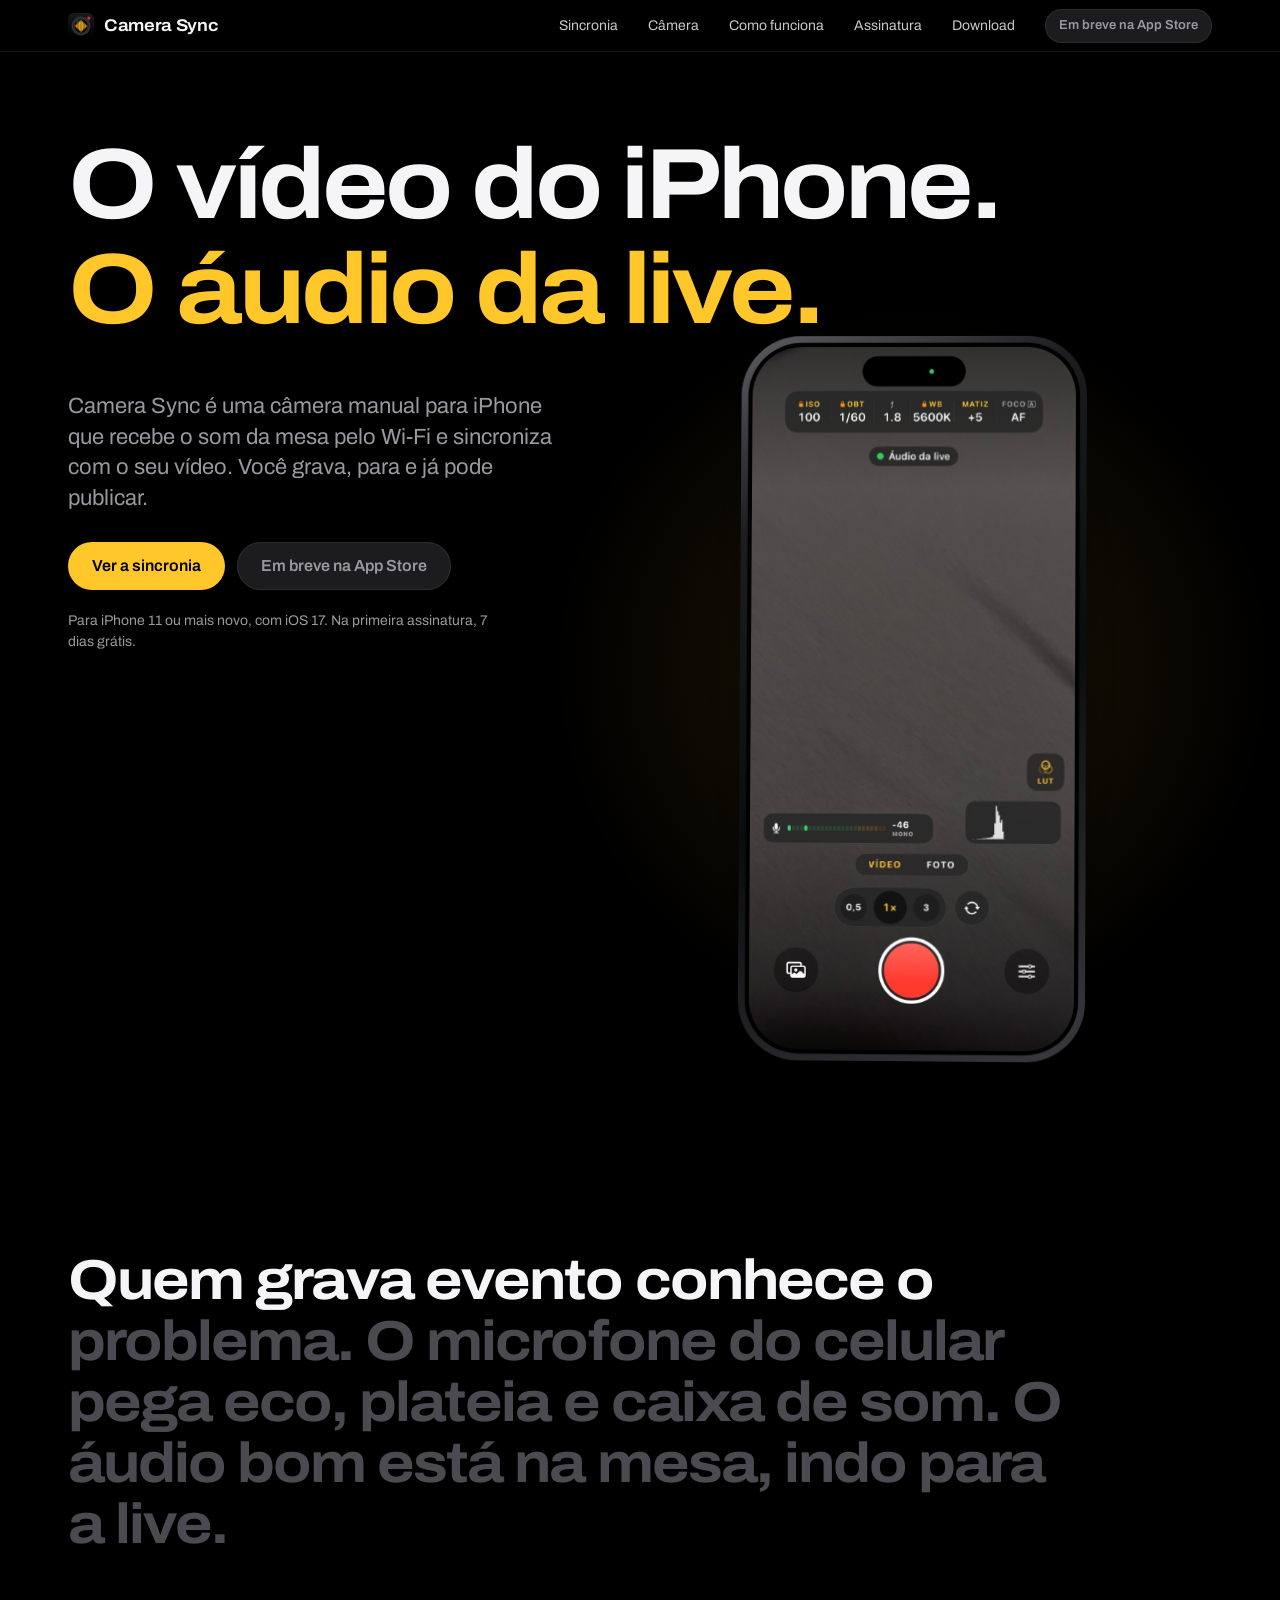
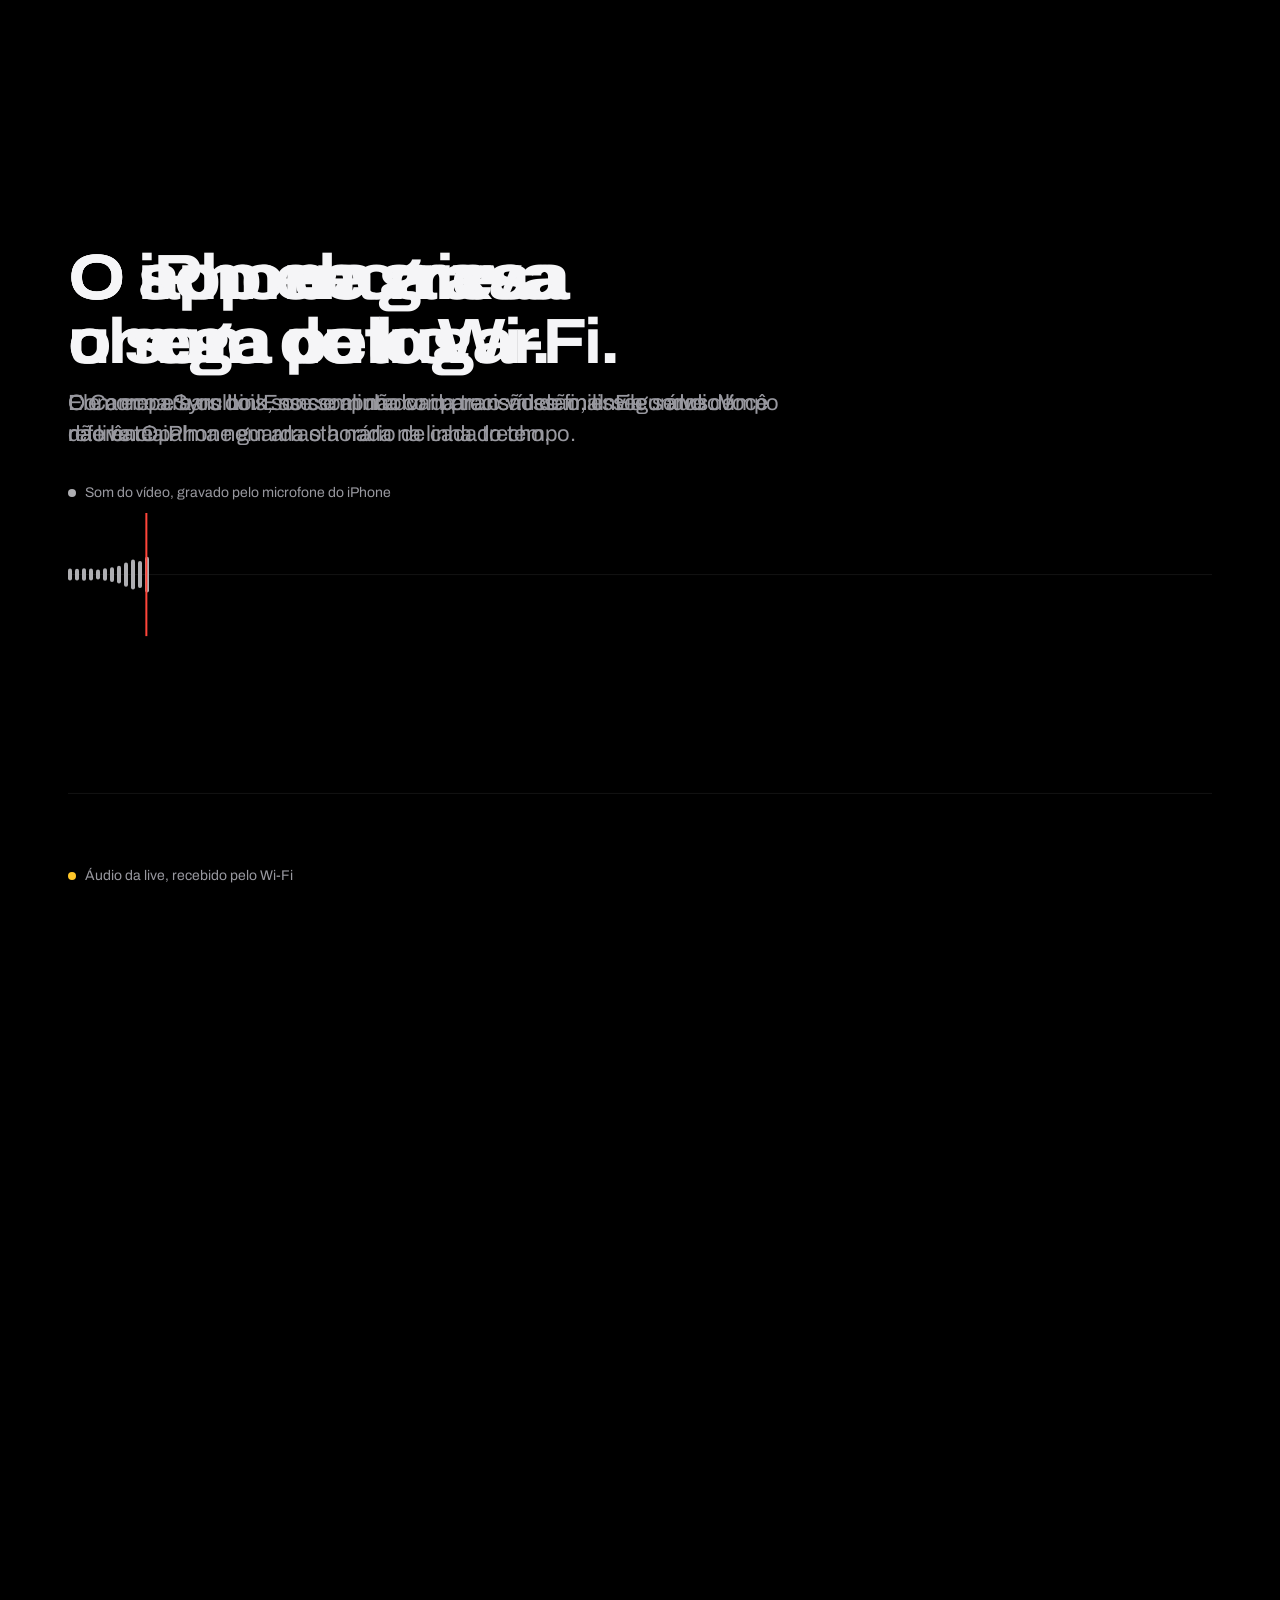
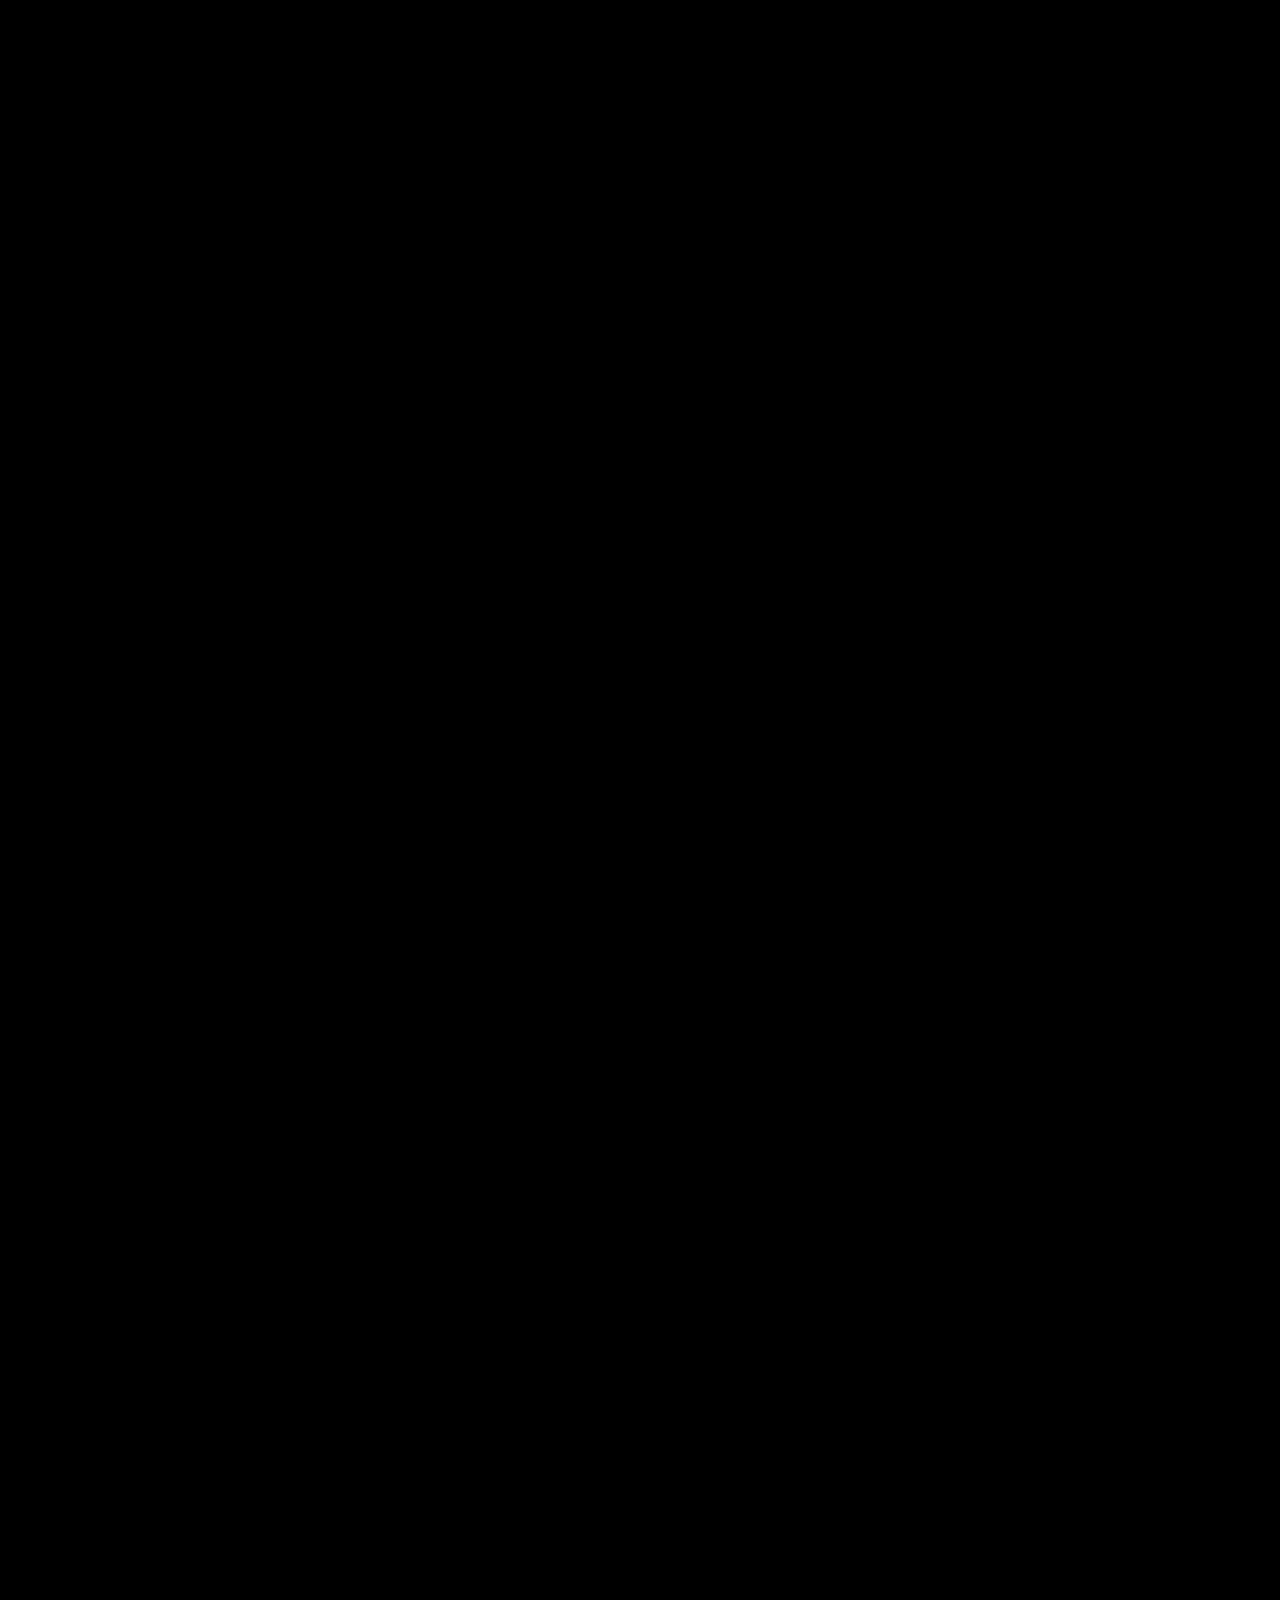
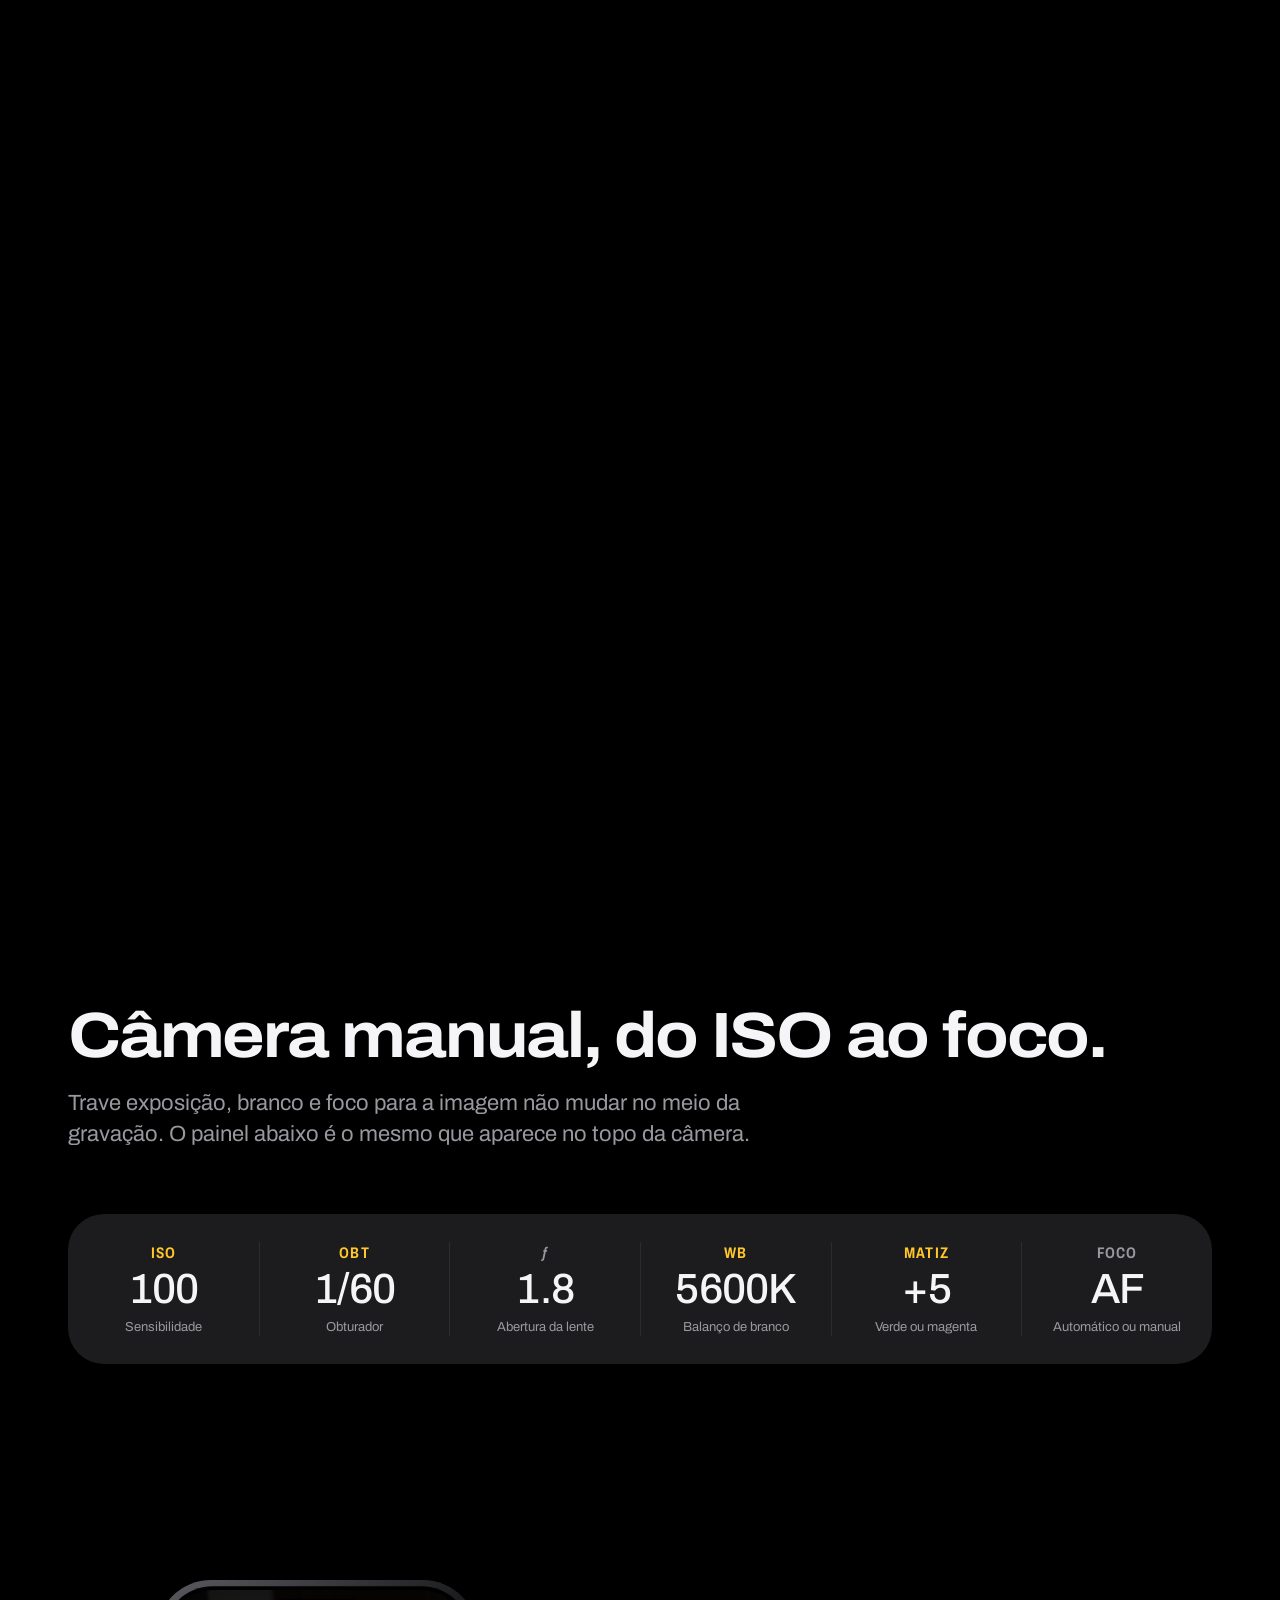
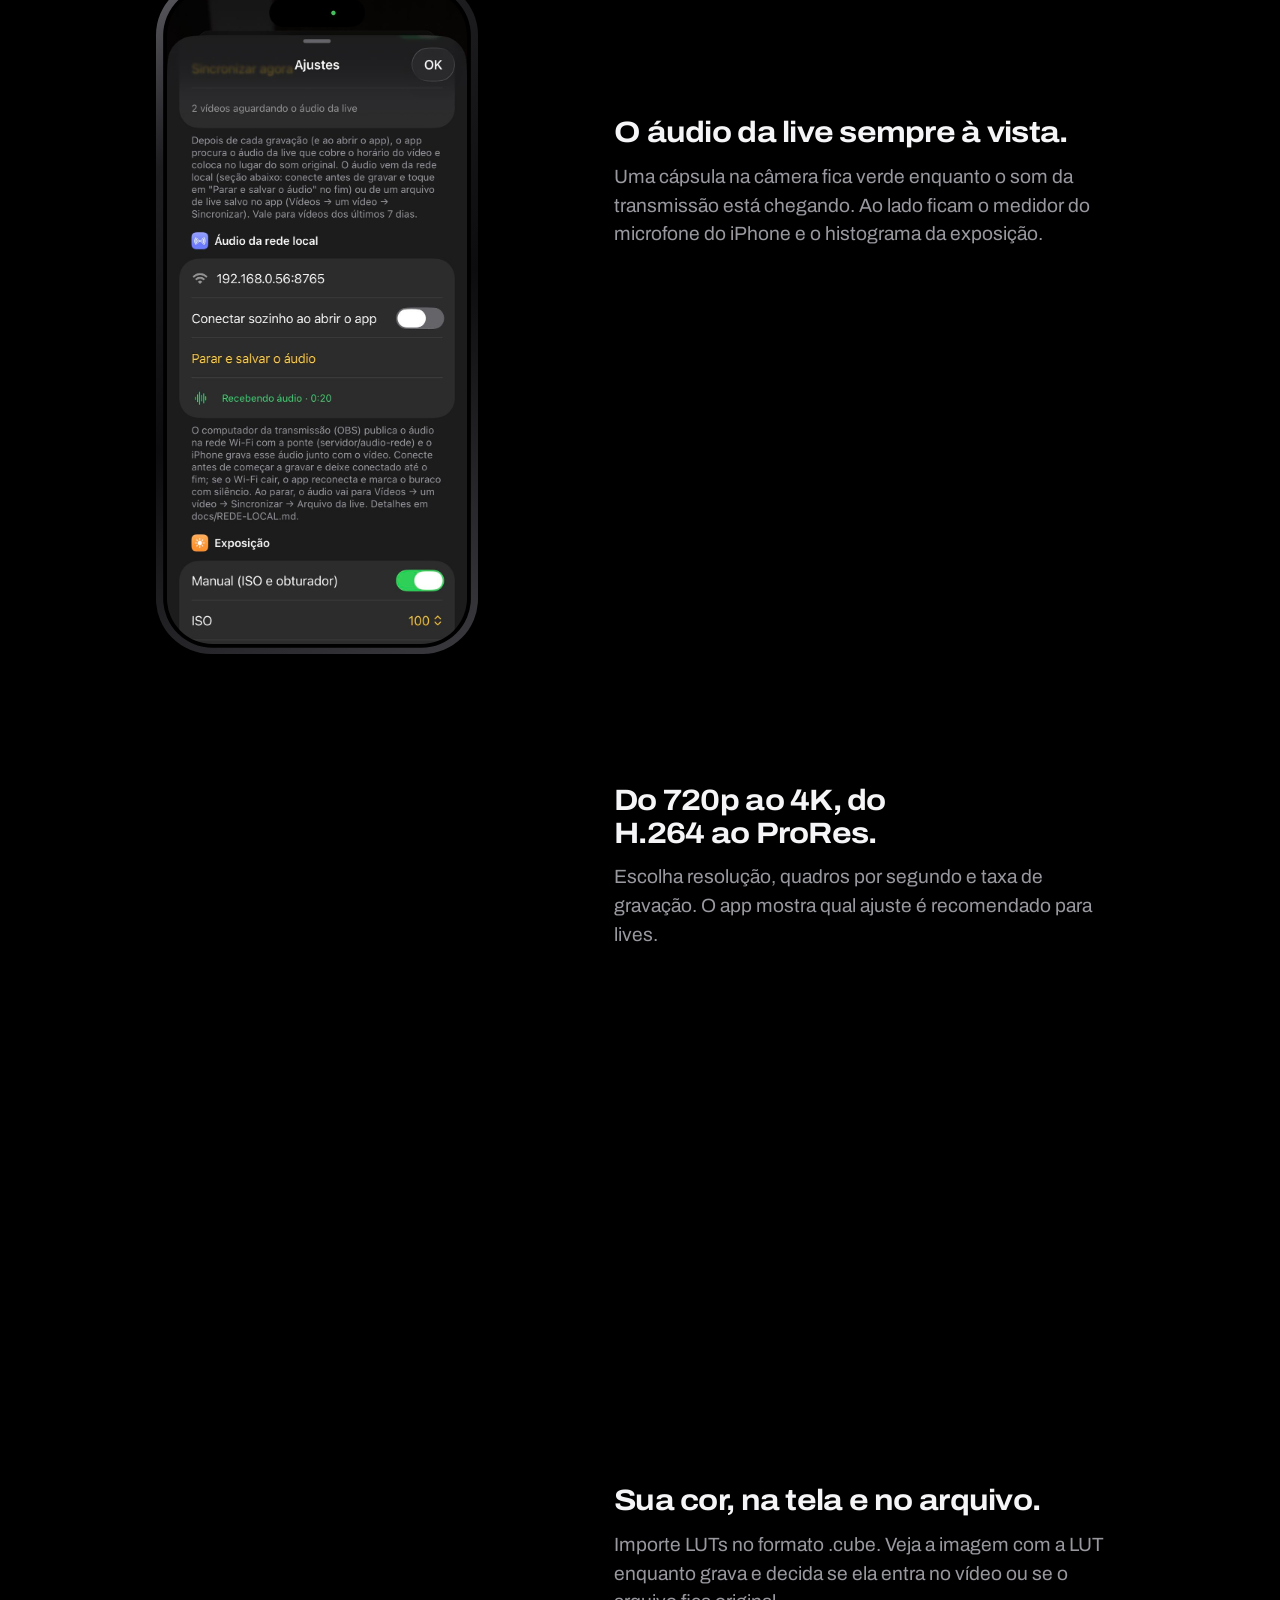
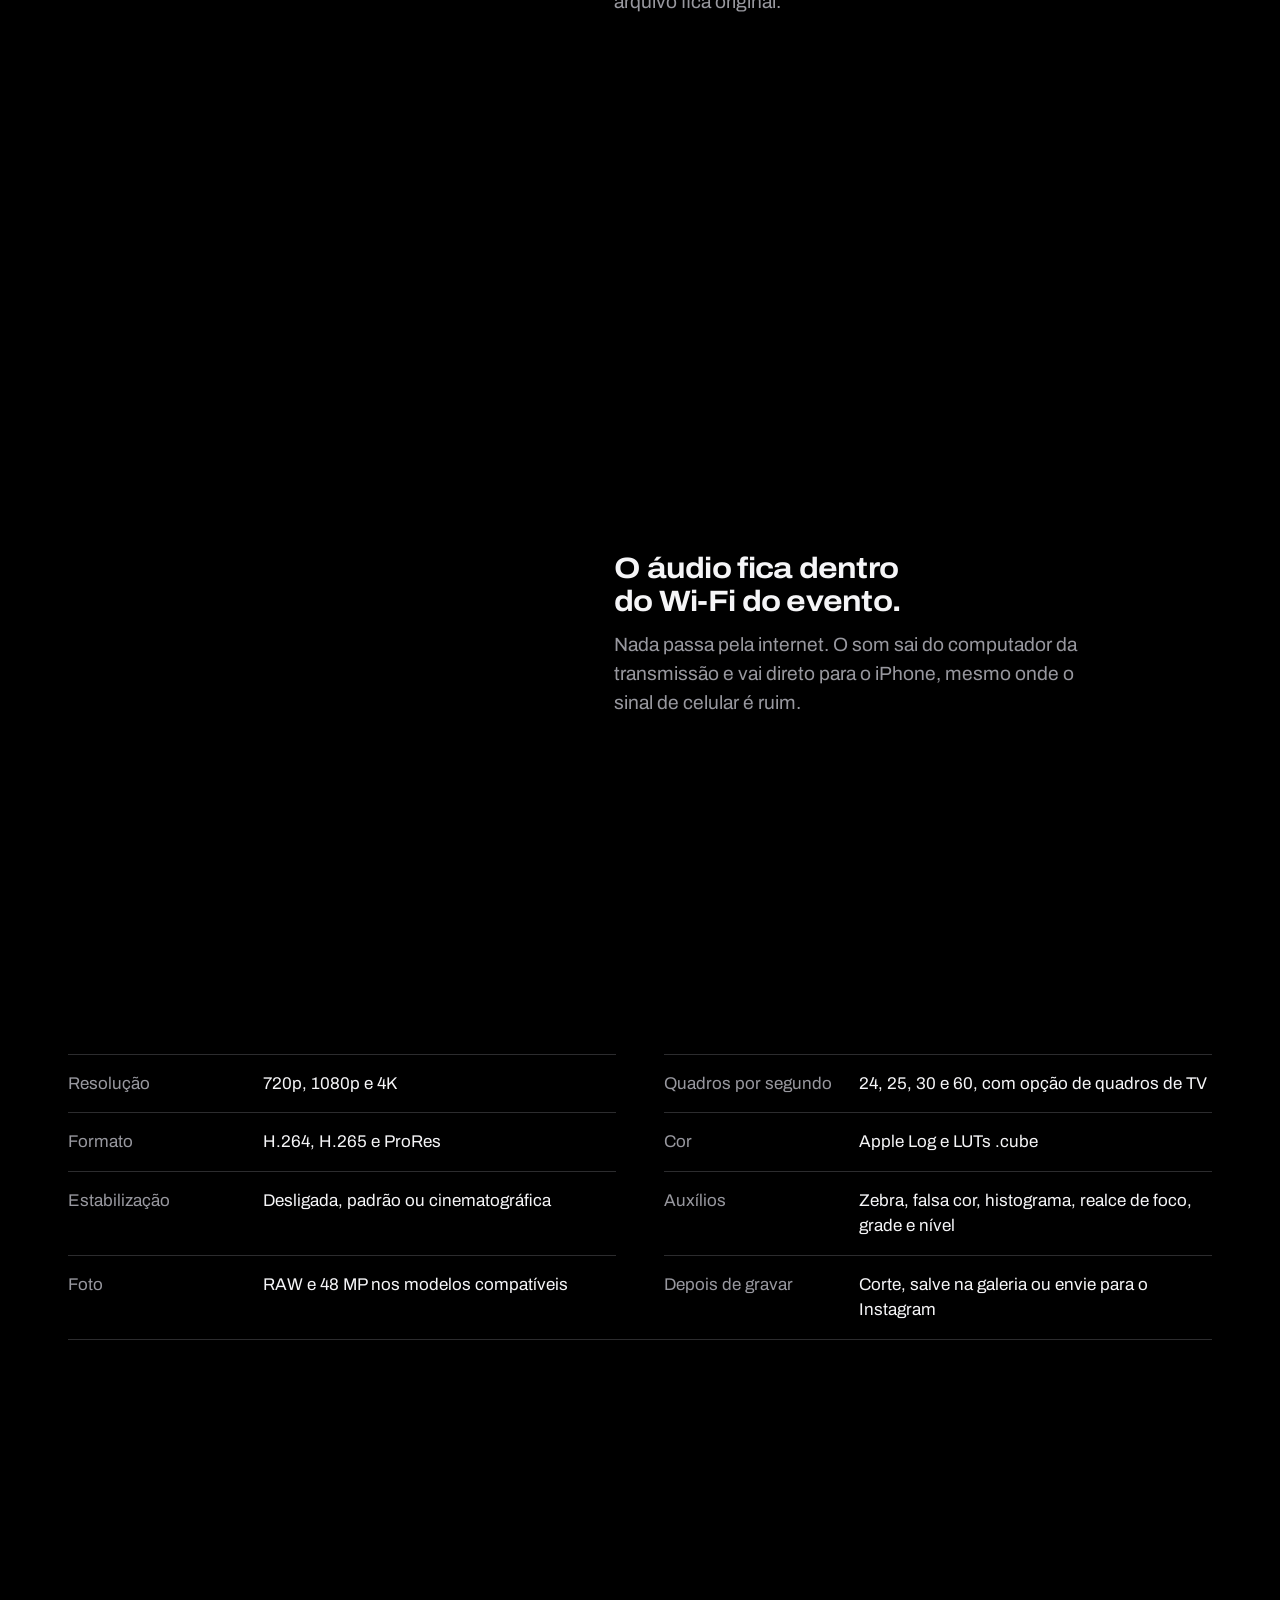
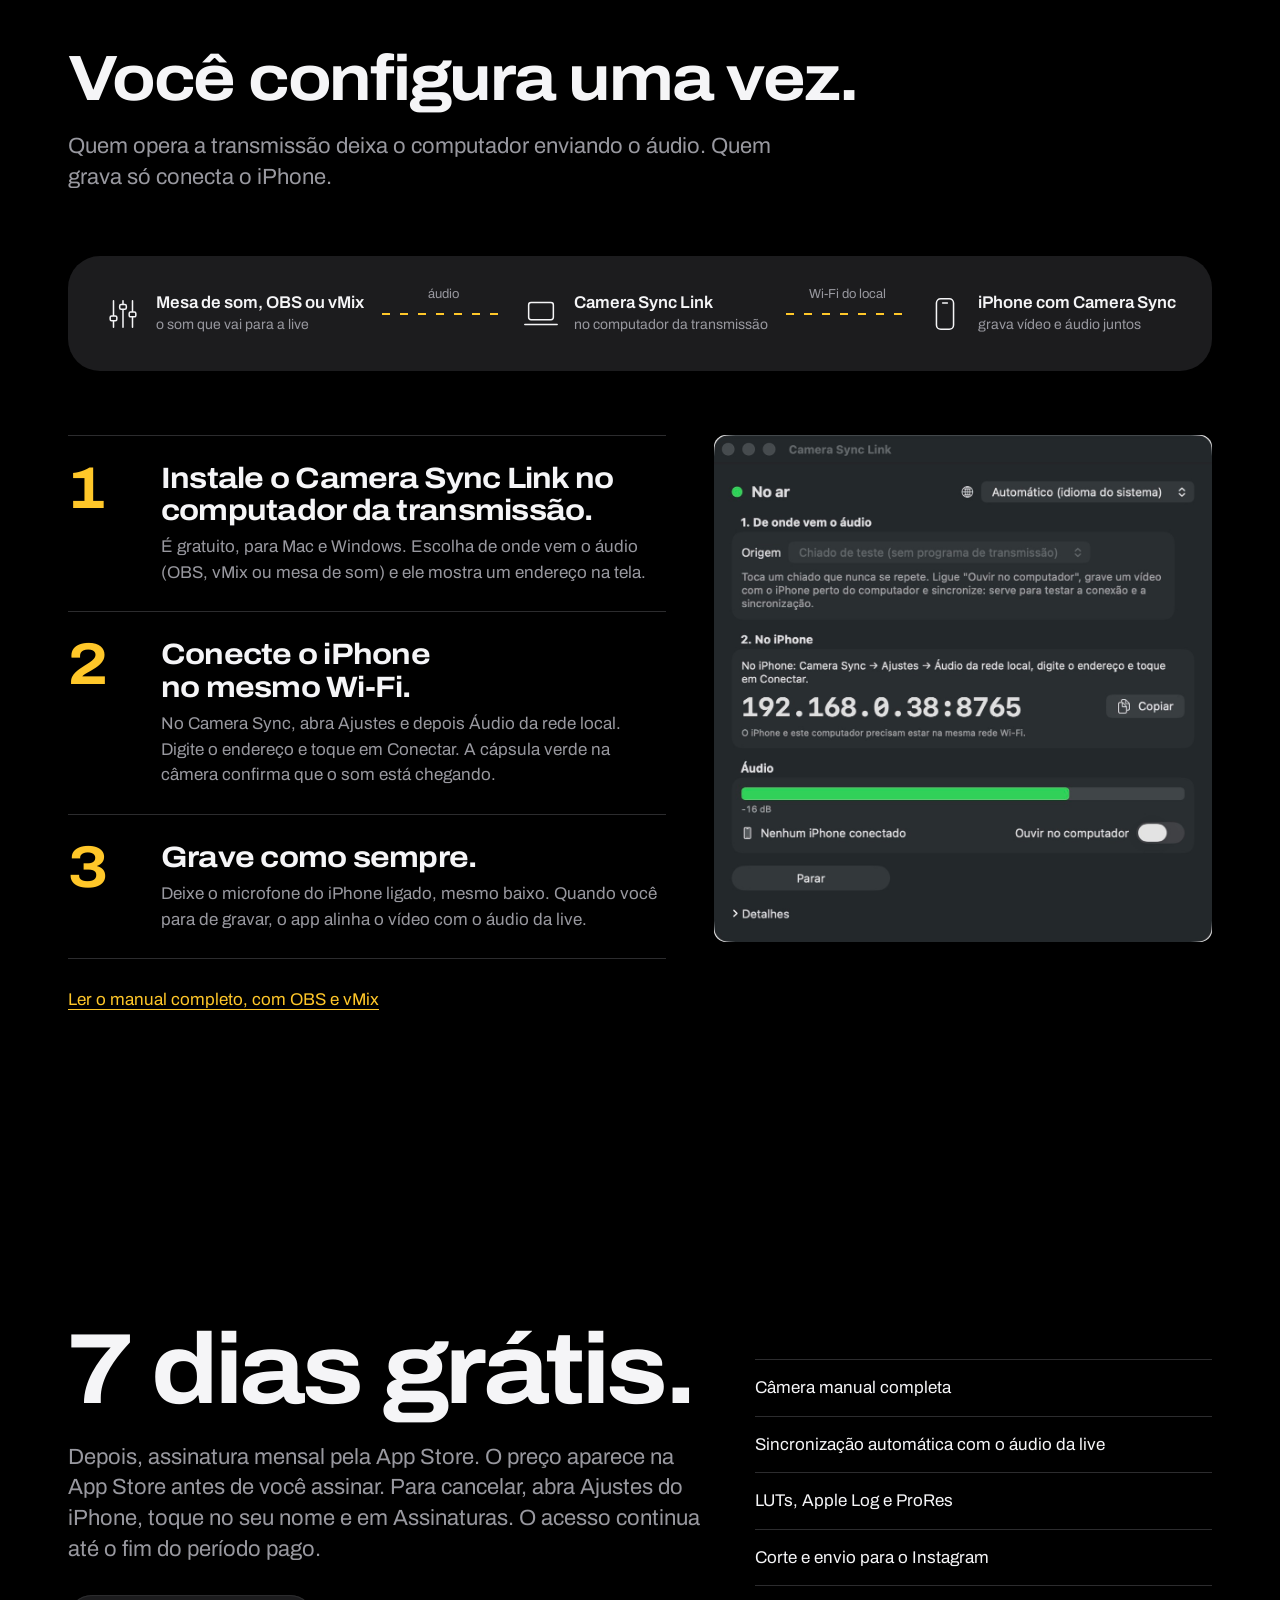
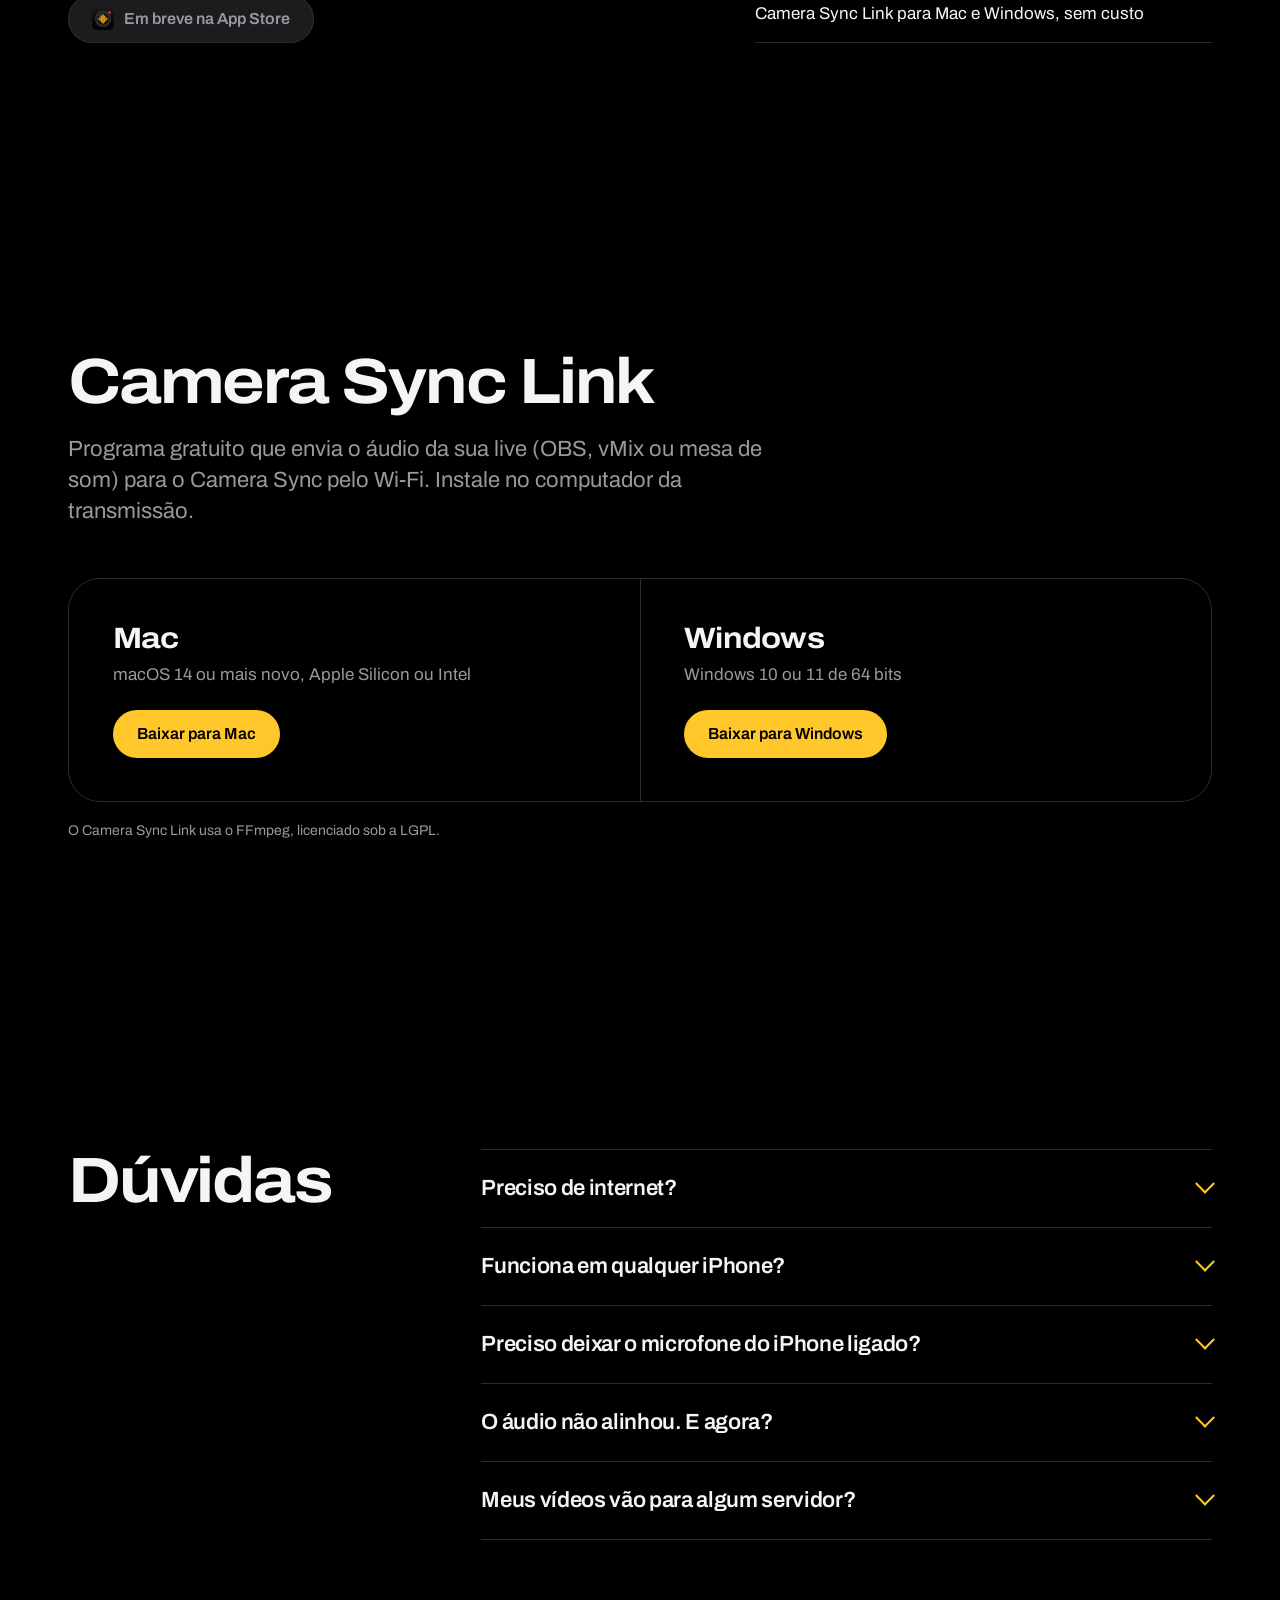
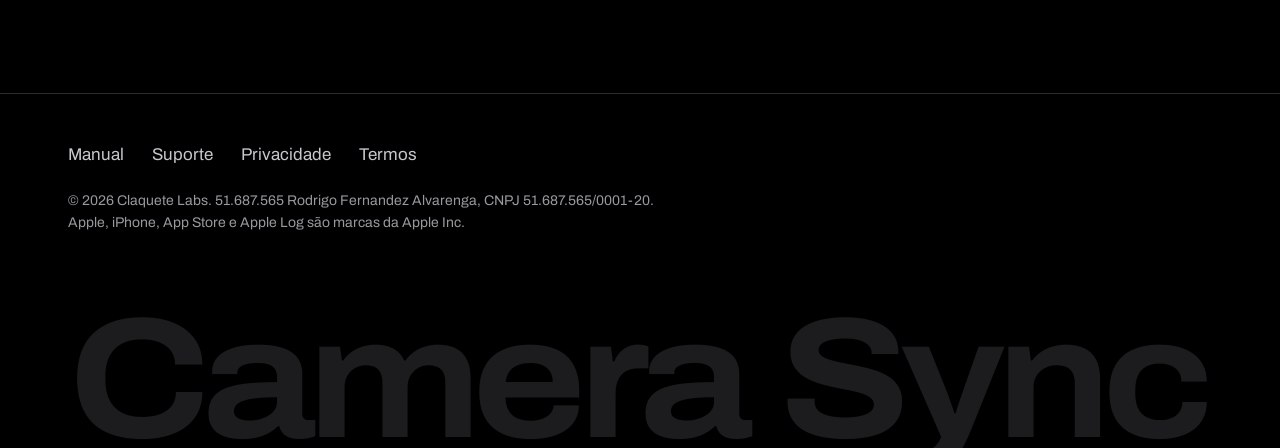
==== index.html @ 179188a9 "fist commit" ====
<!DOCTYPE html>
<html lang="pt-BR">
<head>
<meta charset="utf-8">
<meta name="viewport" content="width=device-width, initial-scale=1">
<title>Camera Sync | Câmera para iPhone com o áudio da live</title>
<meta name="description" content="Camera Sync é uma câmera manual para iPhone que recebe o som da mesa pelo Wi-Fi e sincroniza com o seu vídeo. Para quem grava eventos e transmissões ao vivo.">
<meta name="theme-color" content="#000000">
<meta property="og:title" content="Camera Sync">
<meta property="og:description" content="O vídeo do iPhone com o áudio da live, sincronizado pelo app.">
<meta property="og:type" content="website">
<link rel="icon" href="img/icone.png">
<link rel="apple-touch-icon" href="img/icone.png">
<link rel="preconnect" href="https://fonts.googleapis.com">
<link rel="preconnect" href="https://fonts.gstatic.com" crossorigin>
<link href="https://fonts.googleapis.com/css2?family=Archivo:wdth,wght@62..125,100..900&display=swap" rel="stylesheet">
<script>document.documentElement.classList.add('js')</script>
<style>
:root{
  /* Camera Sync. Cores tiradas da interface do app (preto, grafite do painel, âmbar dos rótulos,
     vermelho do botão de gravar, verde da cápsula "Áudio da live").
     Uma família só, Archivo, em três larguras: larga nos títulos, normal no texto, estreita no painel.
     Layout: coluna alinhada à esquerda; duas pistas (vídeo em branco, áudio em âmbar) que se encaixam. */
  --preto:#000;
  --grafite:#1c1c1e;
  --linha:#2c2c2e;
  --branco:#f5f5f7;
  --cinza:#98989f;
  --ambar:#ffc729;
  --rec:#ff453a;
  --vivo:#30d158;
  --fonte:"Archivo",-apple-system,BlinkMacSystemFont,"Helvetica Neue","Segoe UI",Roboto,Arial,sans-serif;
  --ease:cubic-bezier(.2,.8,.2,1);
  --gut:clamp(20px,4vw,48px);
  color-scheme:dark;
}
*{box-sizing:border-box;margin:0;padding:0}
html{-webkit-text-size-adjust:100%;scroll-behavior:smooth;scroll-padding-top:64px}
body{background:var(--preto);color:var(--branco);font:400 17px/1.5 var(--fonte);-webkit-font-smoothing:antialiased;overflow-x:clip}
img{display:block;max-width:100%;height:auto}
a{color:inherit}
:focus-visible{outline:2px solid var(--ambar);outline-offset:3px;border-radius:6px}
.w{max-width:1240px;margin-inline:auto;padding-inline:var(--gut)}

/* tipografia */
.d{font-stretch:112%;font-weight:700;letter-spacing:-.035em;line-height:1;text-wrap:balance}
.t1{font-size:clamp(44px,7.8vw,100px)}
.t2{font-size:clamp(32px,5vw,66px)}
.t3{font-size:clamp(22px,2.3vw,30px);letter-spacing:-.025em;line-height:1.1}
.lead{font-size:clamp(18px,1.8vw,22px);line-height:1.4;color:var(--cinza);max-width:33em}
.peq{font-size:14px;color:var(--cinza)}
.bloco{padding-block:clamp(88px,12vw,170px)}

/* botões */
.btn{display:inline-flex;align-items:center;justify-content:center;gap:10px;min-height:48px;padding:0 24px;border-radius:999px;font-size:16px;font-weight:600;text-decoration:none;white-space:nowrap;transition:transform .25s var(--ease),background-color .2s}
.btn.pri{background:var(--ambar);color:#000}
.btn.pri:hover{background:#ffd75e;transform:translateY(-1px)}
.btn.sec{background:var(--grafite);color:var(--branco);box-shadow:inset 0 0 0 1px var(--linha)}
.btn.sec:hover{background:#29292c}
.btn[aria-disabled="true"]{color:var(--cinza);pointer-events:none}
.btn img{width:22px;height:22px;border-radius:5px}
.btn.mini{min-height:34px;padding:0 14px;font-size:13px}

/* barra do topo */
.nav{position:fixed;inset:0 0 auto;z-index:40;height:52px;background:rgba(0,0,0,.72);-webkit-backdrop-filter:saturate(160%) blur(18px);backdrop-filter:saturate(160%) blur(18px);border-bottom:1px solid rgba(255,255,255,.08)}
.nav .w{height:100%;display:flex;align-items:center;gap:clamp(14px,2.4vw,30px)}
.marca{display:flex;align-items:center;gap:10px;margin-right:auto;font-weight:650;font-stretch:108%;letter-spacing:-.02em;text-decoration:none}
.marca img{width:26px;height:26px;border-radius:6px}
.nav .l{font-size:14px;color:#c7c7cc;text-decoration:none}
.nav .l:hover{color:#fff}
@media(max-width:780px){.nav .l{display:none}}

/* moldura do iPhone */
.fone{--pw:300px;width:var(--pw);flex:none;padding:calc(var(--pw)*.032);border-radius:calc(var(--pw)*.172);background:linear-gradient(150deg,#5c5c62 0%,#1d1d20 22%,#0c0c0e 55%,#3a3a3f 100%);box-shadow:0 60px 110px -40px #000}
.fone .tela{position:relative;aspect-ratio:1206/2622;border-radius:calc(var(--pw)*.142);overflow:hidden;background:#000;box-shadow:0 0 0 calc(var(--pw)*.012) #000}
.fone .tela img{position:absolute;inset:0;width:100%;height:100%;object-fit:cover}

/* abertura */
.hero{position:relative;padding-top:clamp(104px,15vh,160px);overflow:clip}
.hero h1{display:grid;gap:.05em}
.pista{display:block}
.pista.a{color:var(--ambar)}
.hero-baixo{display:grid;grid-template-columns:minmax(0,5fr) minmax(0,6fr);gap:var(--gut);align-items:start;margin-top:clamp(26px,4vw,54px)}
.hero .acoes{display:flex;flex-wrap:wrap;gap:12px;margin-top:28px}
.hero .peq{margin-top:20px;max-width:30em}
.palco{position:relative;display:flex;justify-content:center;perspective:1600px}
.palco::before{content:"";position:absolute;left:50%;top:38%;width:120%;aspect-ratio:1;transform:translate(-50%,-50%);background:radial-gradient(closest-side,rgba(255,199,41,.13),transparent);pointer-events:none}
.hero .fone{--pw:clamp(250px,27vw,370px);position:relative;transform-origin:50% 35%;transform:translateY(calc(var(--hp,0)*-60px)) rotateX(calc((1 - var(--hp,0))*12deg)) rotateY(calc((1 - var(--hp,0))*-18deg)) rotateZ(calc((1 - var(--hp,0))*4deg));will-change:transform}
@keyframes encaixar{from{transform:translateX(1.15em);opacity:.3}to{transform:none;opacity:1}}
@keyframes subir{from{transform:translateY(70px);opacity:0}to{transform:none;opacity:1}}
.pista.a{animation:encaixar 1.2s .35s var(--ease) both}
.palco{animation:subir 1.3s .15s var(--ease) both}
@media(max-width:780px){
  .t1{font-size:12.4vw}
  .hero-baixo{grid-template-columns:1fr}
  .hero .fone{--pw:min(70vw,300px)}
  .palco{margin-top:20px}
}

/* frase que acende */
.frase{padding-block:clamp(90px,15vh,170px)}
.frase p{font-size:clamp(27px,4.4vw,58px);line-height:1.08;max-width:19em;text-wrap:pretty}
.js .frase span{color:#4a4a50;transition:color .3s linear}
.js .frase span.on{color:var(--branco)}

/* cena da sincronia */
.sinc{position:relative;height:440vh}
.sinc-fix{position:sticky;top:0;height:100vh;height:100svh;display:flex;align-items:center;padding-top:52px}
.sinc-in{width:100%;display:grid;gap:clamp(16px,3.6vh,40px)}
.sinc-topo{display:grid;grid-template-columns:minmax(0,1fr) auto;gap:24px;align-items:end}
.legendas{display:grid}
.leg h2{max-width:13em}
.leg p{margin-top:14px}
.js .leg{grid-area:1/1;opacity:0;transform:translateY(14px);transition:opacity .5s var(--ease),transform .5s var(--ease)}
.js .leg.on{opacity:1;transform:none}
.medida{text-align:right;font-variant-numeric:tabular-nums;transition:opacity .4s}
.js .medida{opacity:0}
.js .medida.on{opacity:1}
.medida b{display:block;font-stretch:112%;font-weight:700;font-size:clamp(44px,6.6vw,92px);letter-spacing:-.04em;line-height:.9;transition:color .3s}
.medida b small{font-size:.42em;letter-spacing:-.02em;margin-left:.12em}
.medida.ok b{color:var(--vivo)}
.medida>span{display:block;margin-top:8px;font-size:14px;color:var(--cinza)}
#ondas{display:block;width:100%;height:clamp(170px,38vh,400px)}
.rot{display:flex;align-items:center;gap:9px;font-size:14px;color:var(--cinza)}
.rot i{width:8px;height:8px;border-radius:50%;background:#aeaeb2;flex:none}
.rot.live i{background:var(--ambar)}
.pe-pistas{display:flex;justify-content:space-between;gap:16px;flex-wrap:wrap}
.estado{display:flex;align-items:center;gap:8px;font-size:14px;font-weight:600;color:var(--vivo);transition:opacity .4s}
.estado i{width:8px;height:8px;border-radius:50%;background:var(--vivo)}
.js .estado{opacity:0}
.js .estado.on{opacity:1}
.pistas{display:grid;gap:10px}
.rot .depois{display:none}
.pistas.final .rot .antes{display:none}
.pistas.final .rot .depois{display:inline}
.pistas.final .rot i{background:var(--ambar)}
.rot.live{transition:opacity .4s}
.pistas.final .rot.live{opacity:0}
@media(max-width:780px){
  .sinc-topo{grid-template-columns:1fr;gap:14px}
  .medida{text-align:left;display:flex;align-items:baseline;gap:12px}
  .medida>span{margin:0}
  .leg p{font-size:17px}
}

/* câmera */
.hud{display:grid;grid-template-columns:repeat(6,minmax(0,1fr));margin-top:clamp(36px,5vw,64px);padding-block:clamp(16px,2.2vw,28px);background:var(--grafite);border-radius:clamp(22px,3vw,36px)}
.hud>div{padding-inline:clamp(8px,1.4vw,20px);text-align:center;border-left:1px solid var(--linha)}
.hud>div:first-child{border-left:0}
.hud dt{font-stretch:78%;font-weight:650;font-size:clamp(12px,1.2vw,16px);letter-spacing:.07em;color:var(--ambar)}
.hud dt.auto{color:var(--cinza)}
.hud .v{font-size:clamp(22px,3.3vw,44px);font-weight:500;letter-spacing:-.02em;line-height:1.15;font-variant-numeric:tabular-nums}
.hud .x{margin-top:6px;font-size:13px;line-height:1.3;color:var(--cinza)}
@media(max-width:720px){
  .hud{grid-template-columns:repeat(3,minmax(0,1fr));row-gap:20px}
  .hud>div:nth-child(4){border-left:0}
}
.vitrine{display:grid;grid-template-columns:minmax(0,5fr) minmax(0,6fr);gap:var(--gut);margin-top:clamp(40px,6vw,80px)}
.vit-fone{position:sticky;top:0;height:100vh;height:100svh;display:flex;align-items:center;justify-content:center;padding-top:52px}
.vit-fone .fone{--pw:min(330px,calc((100vh - 170px)*.44))}
.js .vit-fone img{opacity:0;transform:scale(1.03);transition:opacity .45s ease,transform .7s var(--ease)}
.js .vit-fone img.on{opacity:1;transform:none}
.vit-txt article{min-height:76vh;display:flex;flex-direction:column;justify-content:center;gap:14px;max-width:29em}
.vit-txt p{color:var(--cinza);font-size:clamp(17px,1.5vw,20px)}
.vit-txt .fone{display:none}
@media(max-width:820px){
  .vitrine{display:block}
  .vit-fone{display:none}
  .vit-txt article{min-height:0;padding-block:36px}
  .vit-txt .fone{display:block;--pw:min(230px,60vw);margin:22px auto 0}
}
.specs{display:grid;grid-template-columns:repeat(2,minmax(0,1fr));column-gap:var(--gut);margin-top:clamp(40px,6vw,80px);border-bottom:1px solid var(--linha)}
.specs>div{display:grid;grid-template-columns:10.5em minmax(0,1fr);gap:16px;padding-block:16px;border-top:1px solid var(--linha)}
.specs dt{color:var(--cinza)}
@media(max-width:820px){.specs{grid-template-columns:1fr}.specs>div{grid-template-columns:8.5em minmax(0,1fr)}}

/* como funciona */
.caminho{display:grid;grid-template-columns:auto minmax(48px,1fr) auto minmax(48px,1fr) auto;align-items:center;gap:18px;margin-block:clamp(36px,5vw,64px);padding:clamp(22px,3vw,36px);background:var(--grafite);border-radius:clamp(22px,3vw,32px)}
.no{display:flex;align-items:center;gap:14px}
.no svg{width:38px;height:38px;flex:none;fill:none;stroke:var(--branco);stroke-width:1.6;stroke-linecap:round;stroke-linejoin:round}
.no b{display:block;font-weight:600;line-height:1.25}
.no span{display:block;font-size:14px;color:var(--cinza)}
.fio{position:relative;height:2px;background:repeating-linear-gradient(90deg,var(--ambar) 0 8px,transparent 8px 18px);animation:correr .9s linear infinite}
.fio::after{content:attr(data-rotulo);position:absolute;left:50%;bottom:10px;transform:translateX(-50%);font-size:13px;color:var(--cinza);white-space:nowrap}
@keyframes correr{to{background-position:18px 0}}
@keyframes descer{to{background-position:0 18px}}
@media(max-width:900px){
  .caminho{grid-template-columns:1fr;gap:12px}
  .fio{width:2px;height:46px;margin-left:18px;background:repeating-linear-gradient(180deg,var(--ambar) 0 8px,transparent 8px 18px);animation-name:descer}
  .fio::after{left:18px;bottom:auto;top:50%;transform:translateY(-50%)}
}
.como-grade{display:grid;grid-template-columns:minmax(0,6fr) minmax(0,5fr);gap:var(--gut);align-items:start}
.passos{list-style:none;counter-reset:p;border-bottom:1px solid var(--linha)}
.passos li{counter-increment:p;display:grid;grid-template-columns:clamp(44px,6vw,80px) minmax(0,1fr);column-gap:16px;row-gap:8px;padding-block:26px;border-top:1px solid var(--linha)}
.passos li::before{content:counter(p);grid-row:span 2;font-stretch:112%;font-weight:700;font-size:clamp(38px,4.6vw,60px);line-height:.9;color:var(--ambar)}
.passos p{color:var(--cinza)}
.janela{position:sticky;top:84px;border-radius:2.4%/2.3%}
.como .mais{display:inline-block;margin-top:28px;color:var(--ambar);text-underline-offset:4px}
@media(max-width:900px){.como-grade{grid-template-columns:minmax(0,1fr)}.janela{position:static;max-width:min(520px,100%)}}

/* assinatura */
.plano-in{display:grid;grid-template-columns:minmax(0,7fr) minmax(0,5fr);gap:var(--gut);align-items:end}
.plano .lead{margin-top:22px}
.plano .acoes{margin-top:30px}
.inclui{list-style:none;border-bottom:1px solid var(--linha)}
.inclui li{padding-block:15px;border-top:1px solid var(--linha)}
@media(max-width:820px){.plano-in{grid-template-columns:1fr}}

/* download */
.baixar .lead{margin-top:20px}
.so{display:grid;grid-template-columns:repeat(2,minmax(0,1fr));gap:1px;margin-top:clamp(32px,4vw,52px);background:var(--linha);border:1px solid var(--linha);border-radius:clamp(22px,3vw,32px);overflow:hidden}
.so>div{display:grid;justify-items:start;gap:8px;padding:clamp(24px,3.4vw,44px);background:var(--preto)}
.so p{color:var(--cinza);margin-bottom:14px}
.baixar .peq{margin-top:18px}
@media(max-width:640px){.so{grid-template-columns:1fr}}

/* dúvidas */
.faq-grade{display:grid;grid-template-columns:minmax(0,4fr) minmax(0,8fr);gap:var(--gut);align-items:start}
.faq details{border-top:1px solid var(--linha)}
.faq details:last-child{border-bottom:1px solid var(--linha)}
.faq summary{display:flex;justify-content:space-between;align-items:center;gap:20px;padding-block:22px;cursor:pointer;list-style:none;font-size:clamp(18px,1.8vw,22px);font-weight:600;letter-spacing:-.015em}
.faq summary::-webkit-details-marker{display:none}
.faq summary::after{content:"";flex:none;width:12px;height:12px;border-right:2px solid var(--ambar);border-bottom:2px solid var(--ambar);transform:rotate(45deg) translate(-3px,-3px);transition:transform .3s var(--ease)}
.faq details[open] summary::after{transform:rotate(-135deg) translate(-3px,-3px)}
.faq details p{padding-bottom:24px;color:var(--cinza);max-width:38em}
@media(max-width:820px){.faq-grade{grid-template-columns:1fr}}

/* rodapé */
footer{padding-top:48px;border-top:1px solid var(--linha);overflow:clip}
.pe-links{display:flex;flex-wrap:wrap;gap:8px 28px}
.pe-links a{text-decoration:none;color:#c7c7cc}
.pe-links a:hover{color:#fff}
footer .peq{margin-top:22px;max-width:44em;line-height:1.6}
.assinatura{margin-top:clamp(40px,6vw,80px);font-size:13vw;line-height:.8;letter-spacing:-.05em;color:var(--grafite);white-space:nowrap;margin-bottom:-.09em;user-select:none}

@media(prefers-reduced-motion:reduce){
  html{scroll-behavior:auto}
  .pista.a,.palco,.fio{animation:none}
  .hero .fone{transform:none}
  .js .frase span{color:var(--branco)}
  .sinc{height:auto}
  .sinc-fix{position:static;height:auto;padding-block:clamp(88px,12vw,170px)}
  .js .leg{grid-area:auto;opacity:1;transform:none;margin-bottom:28px}
  .js .medida,.js .estado{opacity:1}
}
</style>
</head>
<body>

<nav class="nav" aria-label="Seções do site"><div class="w">
  <a class="marca" href="#topo"><img src="img/icone.png" alt="" width="26" height="26">Camera Sync</a>
  <a class="l" href="#sincronia">Sincronia</a>
  <a class="l" href="#camera">Câmera</a>
  <a class="l" href="#como">Como funciona</a>
  <a class="l" href="#planos">Assinatura</a>
  <a class="l" href="#download">Download</a>
  <a class="btn sec mini" data-appstore aria-disabled="true">Em breve na App Store</a>
</div></nav>

<main>

<header class="hero" id="topo"><div class="w">
  <h1 class="d t1"><span class="pista">O vídeo do iPhone.</span> <span class="pista a">O áudio da live.</span></h1>
  <div class="hero-baixo">
    <div>
      <p class="lead">Camera Sync é uma câmera manual para iPhone que recebe o som da mesa pelo Wi-Fi e sincroniza com o seu vídeo. Você grava, para e já pode publicar.</p>
      <div class="acoes">
        <a class="btn pri" href="#sincronia">Ver a sincronia</a>
        <a class="btn sec" data-appstore aria-disabled="true">Em breve na App Store</a>
      </div>
      <p class="peq">Para iPhone 11 ou mais novo, com iOS 17. Na primeira assinatura, 7 dias grátis.</p>
    </div>
    <div class="palco">
      <div class="fone"><div class="tela"><img src="img/5-camera-audio-live.jpg" alt="Tela da câmera do Camera Sync: painel com ISO, obturador, balanço de branco e foco, e a cápsula verde Áudio da live" width="900" height="1957"></div></div>
    </div>
  </div>
</div></header>

<section class="frase"><div class="w">
  <p class="d" id="frase">Quem grava evento conhece o problema. O microfone do celular pega eco, plateia e caixa de som. O áudio bom está na mesa, indo para a live.</p>
</div></section>

<section class="sinc" id="sincronia" aria-label="Como a sincronia acontece">
  <div class="sinc-fix"><div class="w sinc-in">
    <div class="sinc-topo">
      <div class="legendas">
        <div class="leg on"><h2 class="d t2">O iPhone grava o som do lugar.</h2><p class="lead">Com eco e barulho. Esse som não vai para o vídeo final. Ele serve de referência.</p></div>
        <div class="leg"><h2 class="d t2">O som da mesa chega pelo Wi-Fi.</h2><p class="lead">O Camera Sync Link, no computador da transmissão, envia o áudio limpo da live. O iPhone guarda o horário de cada trecho.</p></div>
        <div class="leg"><h2 class="d t2">O app encaixa um no outro.</h2><p class="lead">Ele compara os dois sons e alinha com precisão de milissegundos. Você não bate palma nem arrasta nada na linha do tempo.</p></div>
        <div class="leg"><h2 class="d t2">O áudio limpo entra no vídeo.</h2><p class="lead">O som do microfone sai e o da mesa fica no lugar. Corte o começo e o fim, salve na galeria ou envie para o Instagram.</p></div>
      </div>
      <div class="medida" id="medida" aria-hidden="true"><b><span id="ms">412</span><small>ms</small></b><span>de diferença entre os dois sons</span></div>
    </div>
    <div class="pistas" id="pistas">
      <div class="rot"><i></i><span class="antes">Som do vídeo, gravado pelo microfone do iPhone</span><span class="depois">Vídeo do iPhone com o áudio da live</span></div>
      <canvas id="ondas" role="img" aria-label="Animação: a onda do áudio da live desliza até coincidir com a onda do som gravado pelo iPhone e depois ocupa o lugar dela."></canvas>
      <div class="pe-pistas">
        <div class="rot live"><i></i>Áudio da live, recebido pelo Wi-Fi</div>
        <div class="estado" id="estado"><i></i>Sincronizado</div>
      </div>
    </div>
  </div></div>
</section>

<section class="bloco" id="camera"><div class="w">
  <h2 class="d t2">Câmera manual, do ISO ao foco.</h2>
  <p class="lead" style="margin-top:20px">Trave exposição, branco e foco para a imagem não mudar no meio da gravação. O painel abaixo é o mesmo que aparece no topo da câmera.</p>

  <dl class="hud">
    <div><dt>ISO</dt><dd class="v">100</dd><dd class="x">Sensibilidade</dd></div>
    <div><dt>OBT</dt><dd class="v">1/60</dd><dd class="x">Obturador</dd></div>
    <div><dt class="auto">ƒ</dt><dd class="v">1.8</dd><dd class="x">Abertura da lente</dd></div>
    <div><dt>WB</dt><dd class="v">5600K</dd><dd class="x">Balanço de branco</dd></div>
    <div><dt>MATIZ</dt><dd class="v">+5</dd><dd class="x">Verde ou magenta</dd></div>
    <div><dt class="auto">FOCO</dt><dd class="v">AF</dd><dd class="x">Automático ou manual</dd></div>
  </dl>

  <div class="vitrine">
    <div class="vit-fone" aria-hidden="true"><div class="fone"><div class="tela">
      <img class="on" src="img/5-camera-audio-live.jpg" alt="">
      <img src="img/3-ajustes-video.jpg" alt="" loading="lazy">
      <img src="img/1-ajustes-lut.jpg" alt="" loading="lazy">
      <img src="img/6-rede-local.jpg" alt="" loading="lazy">
    </div></div></div>
    <div class="vit-txt">
      <article data-i="0">
        <h3 class="d t3">O áudio da live sempre à vista.</h3>
        <p>Uma cápsula na câmera fica verde enquanto o som da transmissão está chegando. Ao lado ficam o medidor do microfone do iPhone e o histograma da exposição.</p>
        <div class="fone"><div class="tela"><img src="img/5-camera-audio-live.jpg" alt="Câmera com a cápsula Áudio da live em verde" loading="lazy"></div></div>
      </article>
      <article data-i="1">
        <h3 class="d t3">Do 720p ao 4K, do H.264 ao ProRes.</h3>
        <p>Escolha resolução, quadros por segundo e taxa de gravação. O app mostra qual ajuste é recomendado para lives.</p>
        <div class="fone"><div class="tela"><img src="img/3-ajustes-video.jpg" alt="Ajustes de vídeo: resolução, quadros por segundo, formato e taxa de gravação" loading="lazy"></div></div>
      </article>
      <article data-i="2">
        <h3 class="d t3">Sua cor, na tela e no arquivo.</h3>
        <p>Importe LUTs no formato .cube. Veja a imagem com a LUT enquanto grava e decida se ela entra no vídeo ou se o arquivo fica original.</p>
        <div class="fone"><div class="tela"><img src="img/1-ajustes-lut.jpg" alt="Ajustes de LUT: ver na tela com a LUT e gravar com a LUT" loading="lazy"></div></div>
      </article>
      <article data-i="3">
        <h3 class="d t3">O áudio fica dentro do Wi-Fi do evento.</h3>
        <p>Nada passa pela internet. O som sai do computador da transmissão e vai direto para o iPhone, mesmo onde o sinal de celular é ruim.</p>
        <div class="fone"><div class="tela"><img src="img/6-rede-local.jpg" alt="Ajustes de áudio da rede local, com o endereço do computador e o aviso Recebendo áudio" loading="lazy"></div></div>
      </article>
    </div>
  </div>

  <dl class="specs">
    <div><dt>Resolução</dt><dd>720p, 1080p e 4K</dd></div>
    <div><dt>Quadros por segundo</dt><dd>24, 25, 30 e 60, com opção de quadros de TV</dd></div>
    <div><dt>Formato</dt><dd>H.264, H.265 e ProRes</dd></div>
    <div><dt>Cor</dt><dd>Apple Log e LUTs .cube</dd></div>
    <div><dt>Estabilização</dt><dd>Desligada, padrão ou cinematográfica</dd></div>
    <div><dt>Auxílios</dt><dd>Zebra, falsa cor, histograma, realce de foco, grade e nível</dd></div>
    <div><dt>Foto</dt><dd>RAW e 48 MP nos modelos compatíveis</dd></div>
    <div><dt>Depois de gravar</dt><dd>Corte, salve na galeria ou envie para o Instagram</dd></div>
  </dl>
</div></section>

<section class="bloco como" id="como"><div class="w">
  <h2 class="d t2">Você configura uma vez.</h2>
  <p class="lead" style="margin-top:20px">Quem opera a transmissão deixa o computador enviando o áudio. Quem grava só conecta o iPhone.</p>

  <div class="caminho" role="img" aria-label="Caminho do áudio: da mesa de som, OBS ou vMix para o Camera Sync Link no computador e, pelo Wi-Fi do local, para o iPhone.">
    <div class="no"><svg viewBox="0 0 40 40" aria-hidden="true"><path d="M10 6v28M20 6v28M30 6v28"/><rect x="6.5" y="22" width="7" height="5" rx="1.5" fill="#1c1c1e"/><rect x="16.5" y="10" width="7" height="5" rx="1.5" fill="#1c1c1e"/><rect x="26.5" y="18" width="7" height="5" rx="1.5" fill="#1c1c1e"/></svg><div><b>Mesa de som, OBS ou vMix</b><span>o som que vai para a live</span></div></div>
    <div class="fio" data-rotulo="áudio"></div>
    <div class="no"><svg viewBox="0 0 40 40" aria-hidden="true"><rect x="7" y="8" width="26" height="18" rx="2.5"/><path d="M3 31h34"/></svg><div><b>Camera Sync Link</b><span>no computador da transmissão</span></div></div>
    <div class="fio" data-rotulo="Wi-Fi do local"></div>
    <div class="no"><svg viewBox="0 0 40 40" aria-hidden="true"><rect x="11" y="4" width="18" height="32" rx="4.5"/><path d="M17.5 8.5h5"/></svg><div><b>iPhone com Camera Sync</b><span>grava vídeo e áudio juntos</span></div></div>
  </div>

  <div class="como-grade">
    <div>
      <ol class="passos">
        <li><h3 class="d t3">Instale o Camera Sync Link no computador da transmissão.</h3><p>É gratuito, para Mac e Windows. Escolha de onde vem o áudio (OBS, vMix ou mesa de som) e ele mostra um endereço na tela.</p></li>
        <li><h3 class="d t3">Conecte o iPhone no mesmo Wi-Fi.</h3><p>No Camera Sync, abra Ajustes e depois Áudio da rede local. Digite o endereço e toque em Conectar. A cápsula verde na câmera confirma que o som está chegando.</p></li>
        <li><h3 class="d t3">Grave como sempre.</h3><p>Deixe o microfone do iPhone ligado, mesmo baixo. Quando você para de gravar, o app alinha o vídeo com o áudio da live.</p></li>
      </ol>
      <a class="mais" href="https://alvarengafrodrigo.wixsite.com/camera-sync/manual">Ler o manual completo, com OBS e vMix</a>
    </div>
    <img class="janela" src="img/camera-sync-link-mac.jpg" alt="Janela do Camera Sync Link no Mac: estado No ar, origem do áudio, endereço para digitar no iPhone e nível do som" width="1092" height="1113" loading="lazy">
  </div>
</div></section>

<section class="bloco plano" id="planos"><div class="w plano-in">
  <div>
    <h2 class="d t1">7 dias grátis.</h2>
    <p class="lead">Depois, assinatura mensal pela App Store. O preço aparece na App Store antes de você assinar. Para cancelar, abra Ajustes do iPhone, toque no seu nome e em Assinaturas. O acesso continua até o fim do período pago.</p>
    <div class="acoes"><a class="btn sec" data-appstore aria-disabled="true"><img src="img/icone.png" alt="" width="22" height="22">Em breve na App Store</a></div>
  </div>
  <ul class="inclui">
    <li>Câmera manual completa</li>
    <li>Sincronização automática com o áudio da live</li>
    <li>LUTs, Apple Log e ProRes</li>
    <li>Corte e envio para o Instagram</li>
    <li>Camera Sync Link para Mac e Windows, sem custo</li>
  </ul>
</div></section>

<section class="bloco baixar" id="download"><div class="w">
  <h2 class="d t2">Camera Sync Link</h2>
  <p class="lead">Programa gratuito que envia o áudio da sua live (OBS, vMix ou mesa de som) para o Camera Sync pelo Wi-Fi. Instale no computador da transmissão.</p>
  <div class="so">
    <div><h3 class="d t3">Mac</h3><p>macOS 14 ou mais novo, Apple Silicon ou Intel</p><a class="btn pri" href="https://2a21734c-69f6-4504-a261-927858d7693c.filesusr.com/archives/d170e5_df03f25772c442128ba86a9d9cec2d08.zip?dn=Camera-Sync-Link-Mac.zip">Baixar para Mac</a></div>
    <div><h3 class="d t3">Windows</h3><p>Windows 10 ou 11 de 64 bits</p><a class="btn pri" href="https://2a21734c-69f6-4504-a261-927858d7693c.filesusr.com/archives/d170e5_c17065db33644975b088064f418dac9c.zip?dn=Camera-Sync-Link-Windows.zip">Baixar para Windows</a></div>
  </div>
  <p class="peq">O Camera Sync Link usa o FFmpeg, licenciado sob a LGPL.</p>
</div></section>

<section class="bloco faq" id="duvidas"><div class="w faq-grade">
  <h2 class="d t2">Dúvidas</h2>
  <div>
    <details><summary>Preciso de internet?</summary><p>Para entrar na conta e assinar, sim. Gravar e sincronizar funcionam dentro da rede Wi-Fi do evento.</p></details>
    <details><summary>Funciona em qualquer iPhone?</summary><p>No iPhone 11 ou mais novo, com iOS 17 ou superior. O Apple Log depende do modelo e está disponível do iPhone 15 Pro em diante.</p></details>
    <details><summary>Preciso deixar o microfone do iPhone ligado?</summary><p>Sim, mesmo que baixo. É o som do ambiente que o app usa para achar o ponto exato de encaixe.</p></details>
    <details><summary>O áudio não alinhou. E agora?</summary><p>Confira se o Camera Sync Link estava enviando áudio durante a gravação e se o microfone do iPhone captou o som do local. Depois toque em Sincronizar no vídeo. Se continuar, fale com o suporte.</p></details>
    <details><summary>Meus vídeos vão para algum servidor?</summary><p>Não. Vídeos, fotos e áudio ficam no seu iPhone. Guardamos só o necessário para a sua conta e a assinatura.</p></details>
  </div>
</div></section>

</main>

<footer><div class="w">
  <nav class="pe-links" aria-label="Páginas de apoio">
    <a href="https://alvarengafrodrigo.wixsite.com/camera-sync/manual">Manual</a>
    <a href="https://alvarengafrodrigo.wixsite.com/camera-sync/suporte">Suporte</a>
    <a href="https://alvarengafrodrigo.wixsite.com/camera-sync/privacidade">Privacidade</a>
    <a href="https://alvarengafrodrigo.wixsite.com/camera-sync/termos">Termos</a>
  </nav>
  <p class="peq">© 2026 Claquete Labs. 51.687.565 Rodrigo Fernandez Alvarenga, CNPJ 51.687.565/0001-20.<br>Apple, iPhone, App Store e Apple Log são marcas da Apple Inc.</p>
  <div class="assinatura d" aria-hidden="true"><span>Camera Sync</span></div>
</div></footer>

<script>
(()=>{
  /* Quando o app for aprovado, cole o link da App Store entre as aspas. Os botões mudam sozinhos. */
  const APP_STORE_URL='';

  const $=(s,r=document)=>r.querySelector(s), $$=(s,r=document)=>[...r.querySelectorAll(s)];
  const calmo=matchMedia('(prefers-reduced-motion: reduce)').matches;
  const lim=(v,a=0,b=1)=>Math.min(b,Math.max(a,v));
  const suave=t=>t<.5?4*t*t*t:1-Math.pow(-2*t+2,3)/2;

  if(APP_STORE_URL) $$('[data-appstore]').forEach(a=>{
    const img=a.querySelector('img');
    a.href=APP_STORE_URL; a.removeAttribute('aria-disabled');
    a.textContent='Baixar na App Store'; if(img) a.prepend(img);
    a.classList.remove('sec'); a.classList.add('pri');
  });

  /* frase: uma palavra por vez */
  const fr=$('#frase');
  fr.innerHTML=fr.textContent.trim().split(/\s+/).map(p=>'<span>'+p+'</span>').join(' ');
  const palavras=$$('span',fr); let acesas=-1;

  /* vitrine: a tela do iPhone acompanha o texto que está no meio da janela */
  const telas=$$('.vit-fone img');
  const olho=new IntersectionObserver(es=>es.forEach(e=>{
    if(!e.isIntersecting) return;
    const i=+e.target.dataset.i; telas.forEach((t,k)=>t.classList.toggle('on',k===i));
  }),{rootMargin:'-45% 0px -45% 0px'});
  $$('.vit-txt article').forEach(a=>olho.observe(a));

  /* ondas da cena de sincronia: o mesmo som em duas versões */
  const N=1400, limpo=new Float32Array(N), sujo=new Float32Array(N), picos=[];
  let semente=11; const azar=()=>(semente=(semente*1664525+1013904223)>>>0)/4294967296;
  for(let i=6;i<N-40;){
    const dur=5+(azar()*20|0), forca=.3+azar()*.7;
    for(let k=0;k<dur;k++) limpo[i+k]=Math.max(limpo[i+k],forca*Math.sin(Math.PI*(k+.5)/dur)*(.55+.45*azar()));
    if(forca>.6&&dur>7&&(!picos.length||i-picos[picos.length-1]>14)) picos.push(i+(dur>>1));
    i+=dur+(azar()<.22?8+(azar()*14|0):1+(azar()*3|0));
  }
  for(let i=0;i<N;i++){
    let soma=0,c=0; for(let k=-6;k<=1;k++){const j=i+k; if(j>=0&&j<N){soma+=limpo[j];c++}}
    const m=soma/c; sujo[i]=.08+.62*m+.15*azar()*(.3+m);
  }

  const tela=$('#ondas'), cx=tela.getContext('2d');
  let W=0,H=0;
  function ajustarTela(){
    const dpr=Math.min(devicePixelRatio||1,2), r=tela.getBoundingClientRect();
    W=r.width; H=r.height; tela.width=Math.round(W*dpr); tela.height=Math.round(H*dpr);
    cx.setTransform(dpr,0,0,dpr,0,0);
  }
  function barra(x,y,l,a){
    if(cx.roundRect){cx.beginPath();cx.roundRect(x,y,l,a,l/2);cx.fill()} else cx.fillRect(x,y,l,a);
  }
  const legs=$$('.leg'), medida=$('#medida'), ms=$('#ms'), estado=$('#estado');
  let faseAtual=-1, msAtual=-1;
  const pistas=$('#pistas');
  function cena(q,p){
    const grava=lim(q*.6+lim(p/.12)*.4), chega=lim((p-.12)/.12), encaixe=suave(lim((p-.3)/.34)),
          trava=lim((p-.64)/.06), troca=suave(lim((p-.78)/.14));
    const passo=W<600?5:7, larg=passo-3, n=Math.ceil(W/passo), desvio=Math.round(n*.12)*(1-encaixe);
    const alt=H*.36*(1+.2*troca), y1=H*.18+(H*.5-H*.18)*troca, y2=H*.82+(H*.5-H*.82)*troca, fim=grava*n;
    cx.clearRect(0,0,W,H);
    cx.fillStyle='rgba(255,255,255,.07)'; cx.fillRect(0,y1-.5,W,1); cx.fillRect(0,y2-.5,W,1);

    if(chega>0&&troca<1){
      const a1=y1+H*.18-2, a2=y2-H*.18+2;
      for(const pk of picos){
        const x1=pk*passo+larg/2, x2=x1+desvio*passo;
        if(x2>W-4||pk>fim) continue;
        const cor=trava>0?'rgba(48,209,88,'+(1-troca)+')':'rgba(255,199,41,'+.65*chega+')';
        cx.strokeStyle=cor; cx.fillStyle=cor; cx.lineWidth=trava>0?2:1.5;
        cx.setLineDash(trava>0?[]:[4,5]);
        cx.beginPath(); cx.moveTo(x1,a1); cx.lineTo(x2,a2); cx.stroke();
        cx.setLineDash([]);
        cx.beginPath(); cx.arc(x1,a1,3,0,7); cx.arc(x2,a2,3,0,7); cx.fill();
      }
    }

    cx.fillStyle='rgba(174,174,178,'+(1-.55*trava)*(1-.75*troca)+')';
    for(let j=0;j<n&&j<fim;j++){const a=Math.max(2,sujo[j]*alt); barra(j*passo,y1-a/2,larg,a)}
    if(grava<1){cx.fillStyle='#ff453a'; cx.fillRect(Math.min(W-2,fim*passo),y1-alt/2,2,alt)}

    if(chega>0){
      cx.fillStyle='rgba(255,199,41,'+chega+')';
      for(let j=0;j<n;j++){
        const x=(j+desvio)*passo; if(x>W) break;
        const a=Math.max(2,(.03+.95*limpo[j])*alt); barra(x,y2-a/2,larg,a);
      }
    }

    const fase=p<.12?0:p<.3?1:p<.76?2:3;
    if(fase!==faseAtual){faseAtual=fase; legs.forEach((l,k)=>l.classList.toggle('on',k===fase))}
    const v=Math.round(412*(1-encaixe));
    if(v!==msAtual){msAtual=v; ms.textContent=v}
    medida.classList.toggle('on',chega>0);
    medida.classList.toggle('ok',encaixe>=1);
    estado.classList.toggle('on',trava>.3);
    pistas.classList.toggle('final',troca>.5);
  }

  /* rolagem: os valores seguem a página com um pequeno atraso, para o movimento ficar macio */
  const hero=$('.hero'), sinc=$('.sinc');
  let vh=0, m={}, alvo=scrollY, pos=scrollY, rodando=false;
  const marca=$('.assinatura'), marcaTxt=$('span',marca);
  function medir(){
    marca.style.fontSize='100px';
    marca.style.fontSize=(99.5*marca.clientWidth/marcaTxt.getBoundingClientRect().width)+'px';
    vh=innerHeight;
    const topo=e=>e.getBoundingClientRect().top+scrollY;
    m={fr:{t:topo(fr),h:fr.offsetHeight}, sinc:{t:topo(sinc),h:sinc.offsetHeight}};
    ajustarTela();
  }
  function pintar(y){
    if(calmo){cena(1,1); return}
    if(y<vh*1.5) hero.style.setProperty('--hp',lim(y/(vh*.75)).toFixed(3));
    const n=Math.round(lim((y+vh*.82-m.fr.t)/(m.fr.h+vh*.3))*palavras.length);
    if(n!==acesas){acesas=n; palavras.forEach((s,k)=>s.classList.toggle('on',k<n))}
    if(y+vh>m.sinc.t&&y<m.sinc.t+m.sinc.h) cena(lim((y+vh-m.sinc.t)/vh),lim((y-m.sinc.t)/(m.sinc.h-vh)));
  }
  function quadro(){
    pos+=(alvo-pos)*.16; if(Math.abs(alvo-pos)<.4) pos=alvo;
    pintar(pos);
    if(pos!==alvo) requestAnimationFrame(quadro); else rodando=false;
  }
  function acordar(){alvo=scrollY; if(!rodando){rodando=true; requestAnimationFrame(quadro)}}
  addEventListener('scroll',acordar,{passive:true});
  addEventListener('resize',()=>{medir(); pintar(pos)});
  addEventListener('load',()=>{medir(); pintar(pos)});
  if(document.fonts&&document.fonts.ready) document.fonts.ready.then(()=>{medir(); pintar(pos)});
  medir(); pintar(pos);
})();
</script>
</body>
</html>
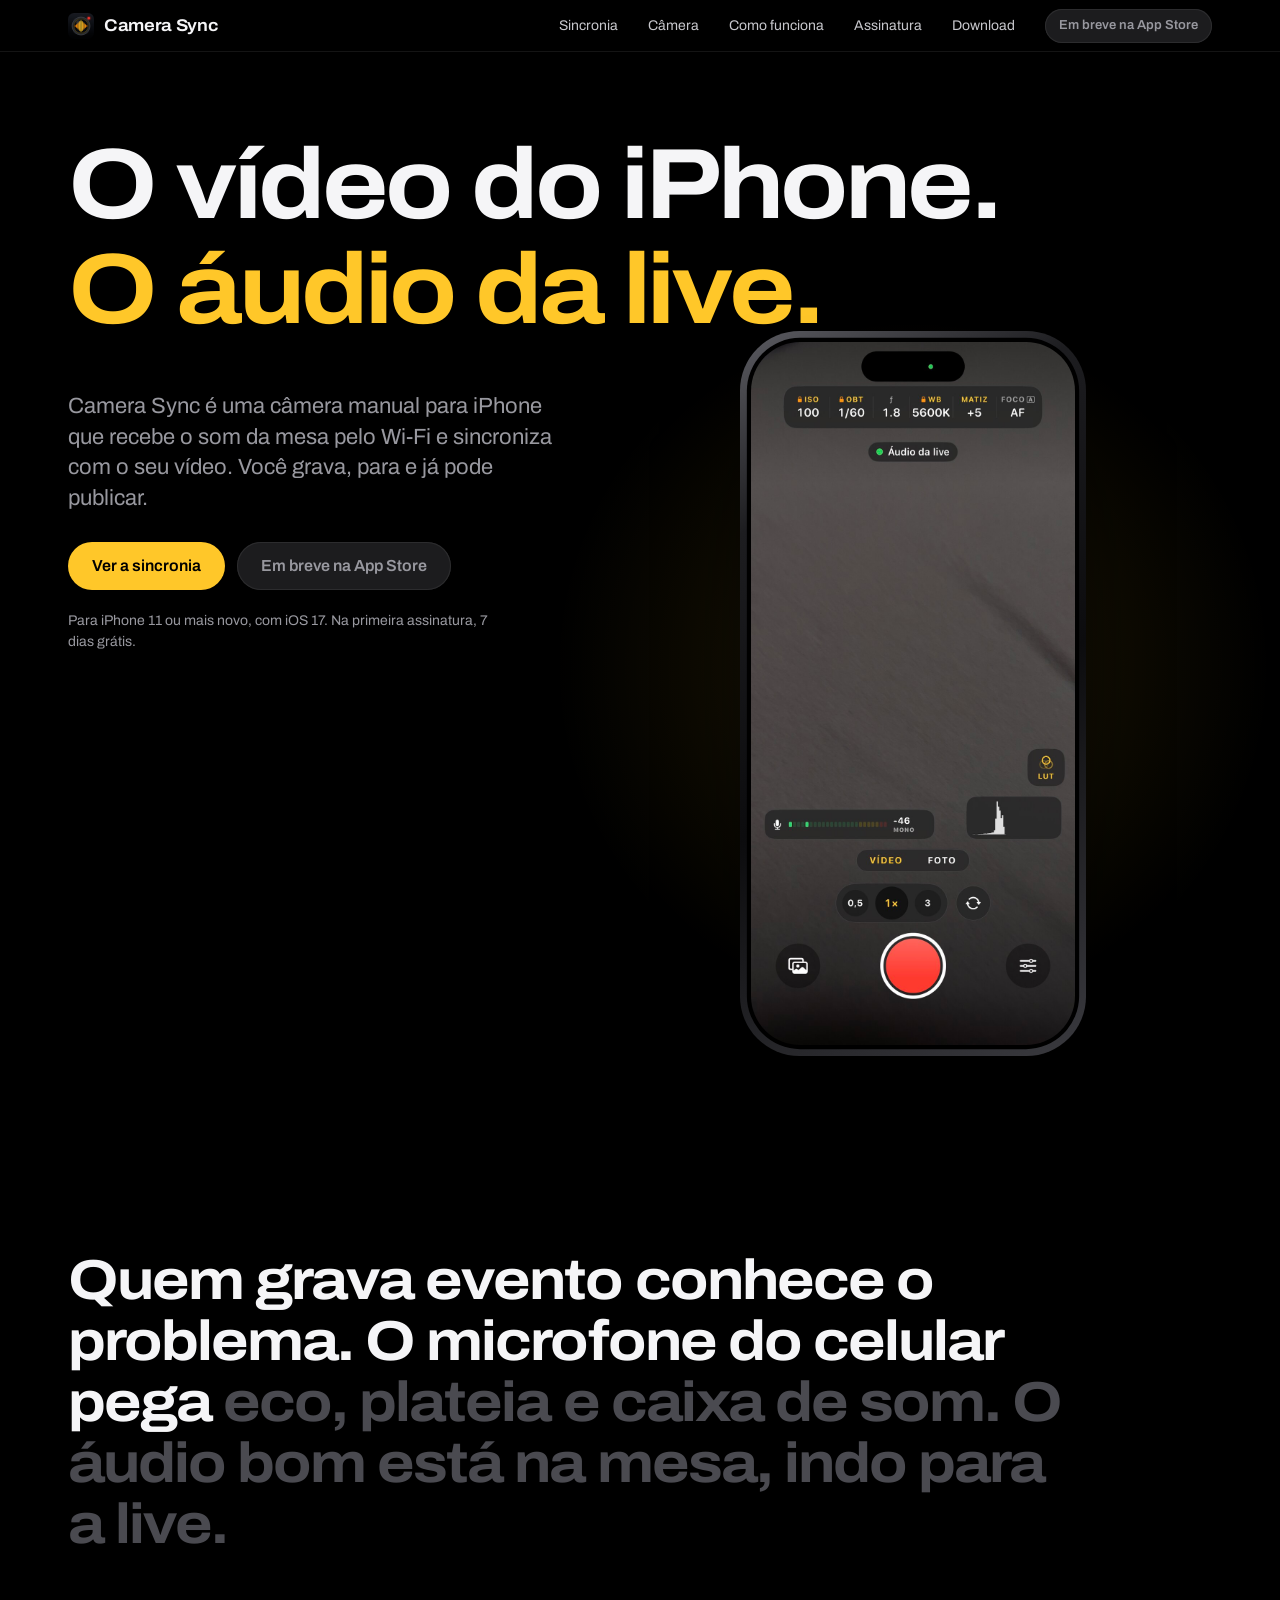
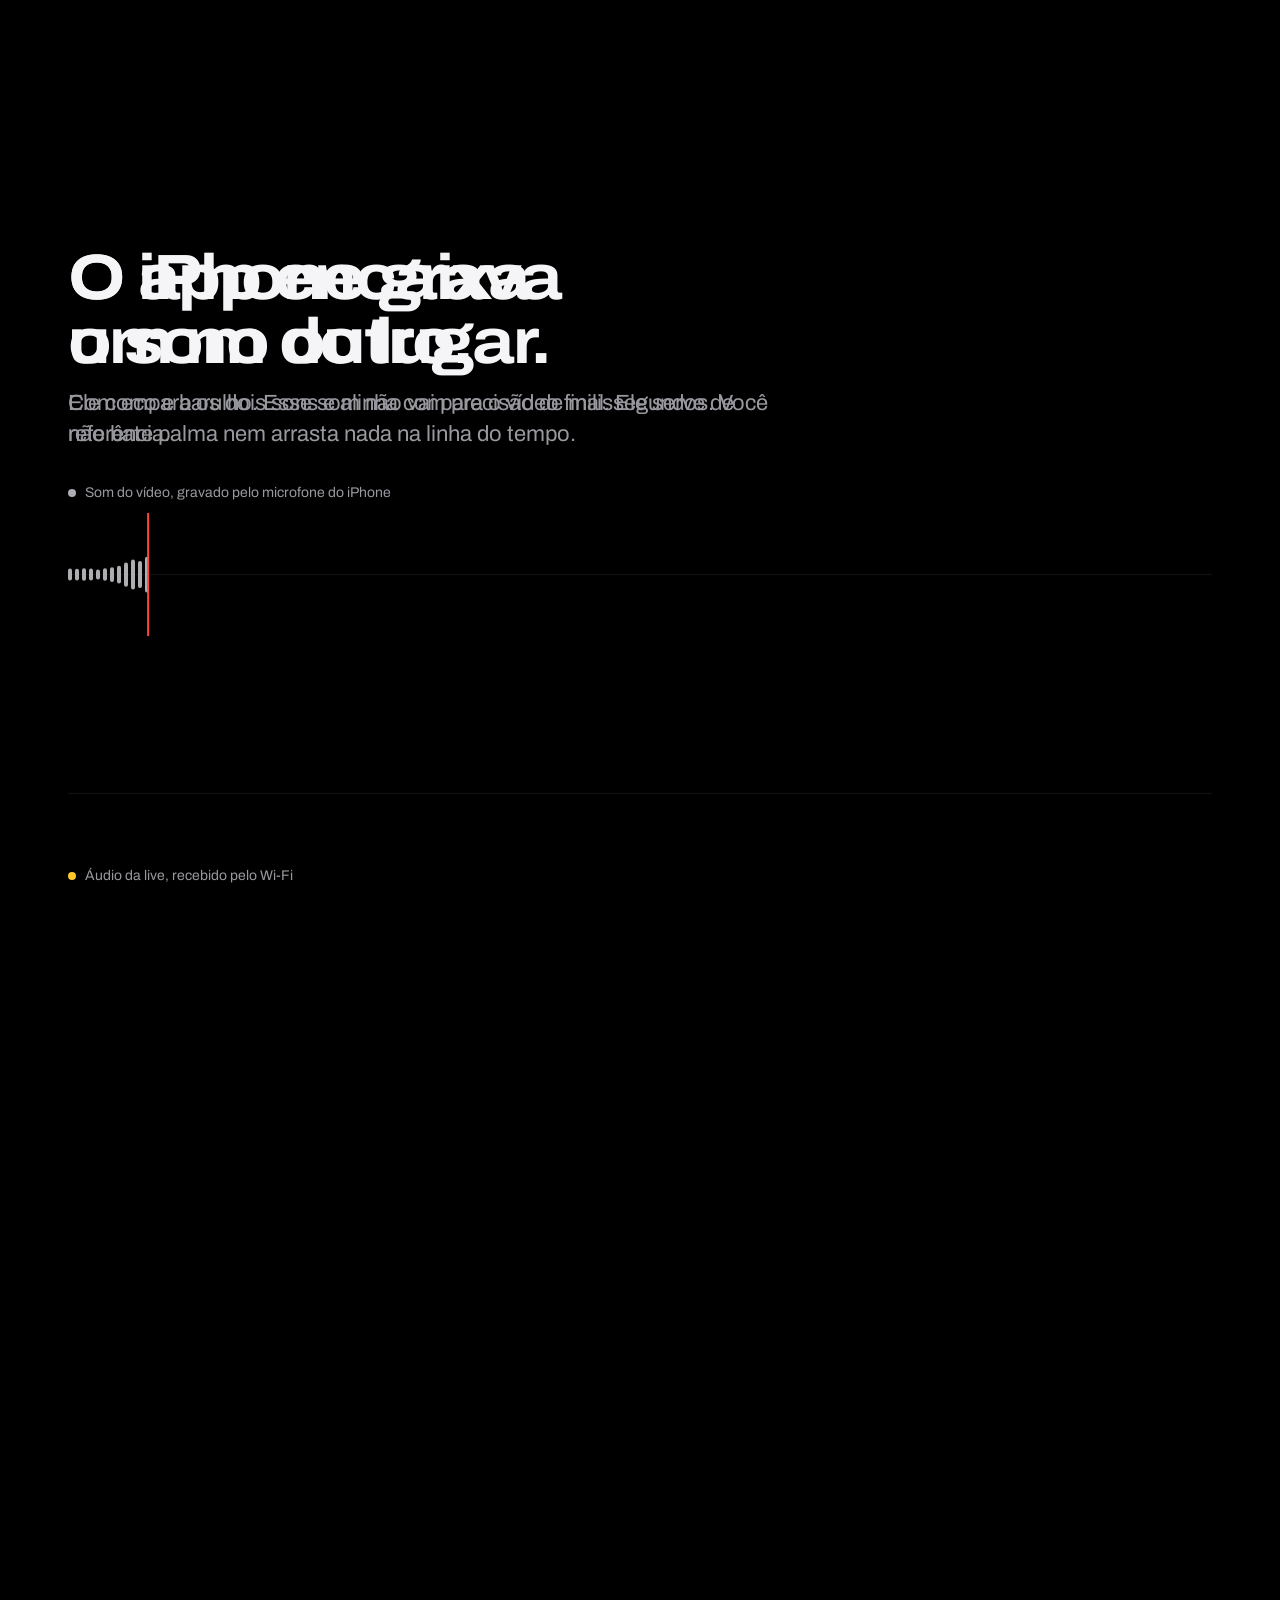
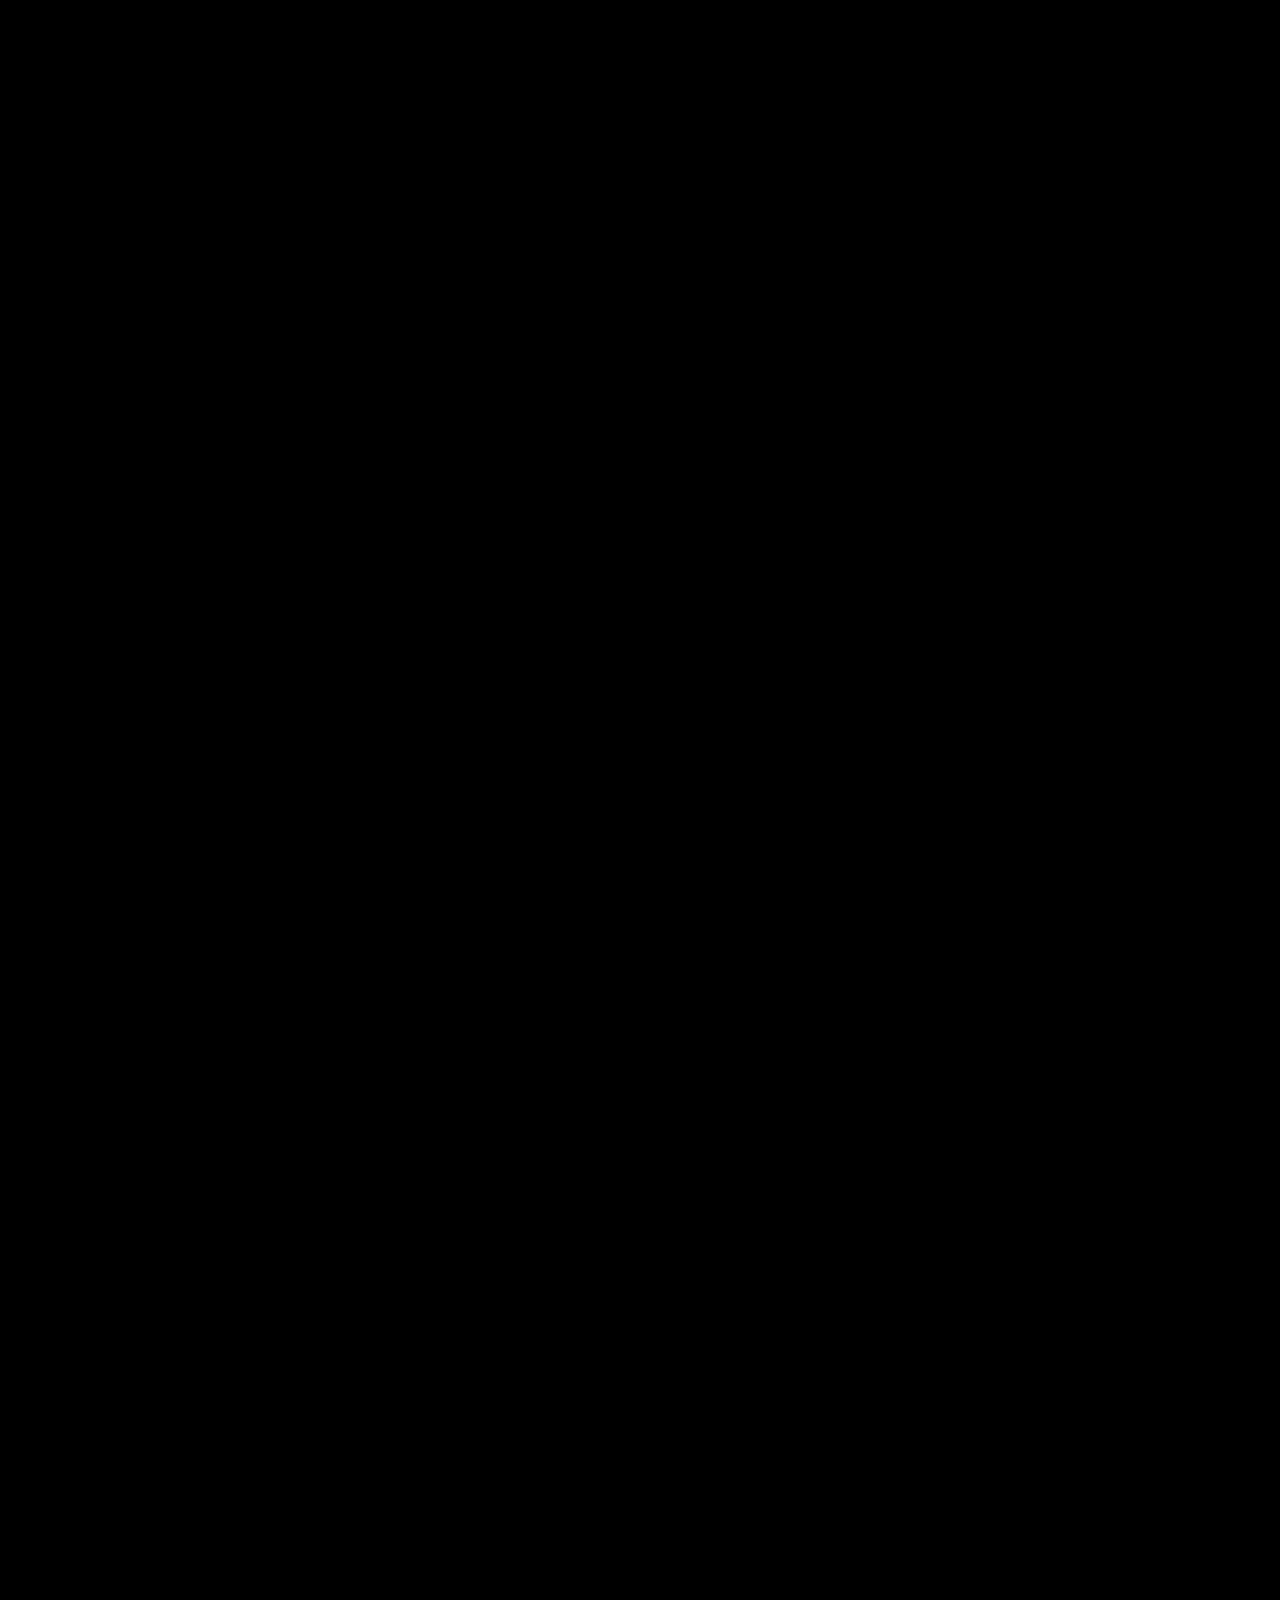
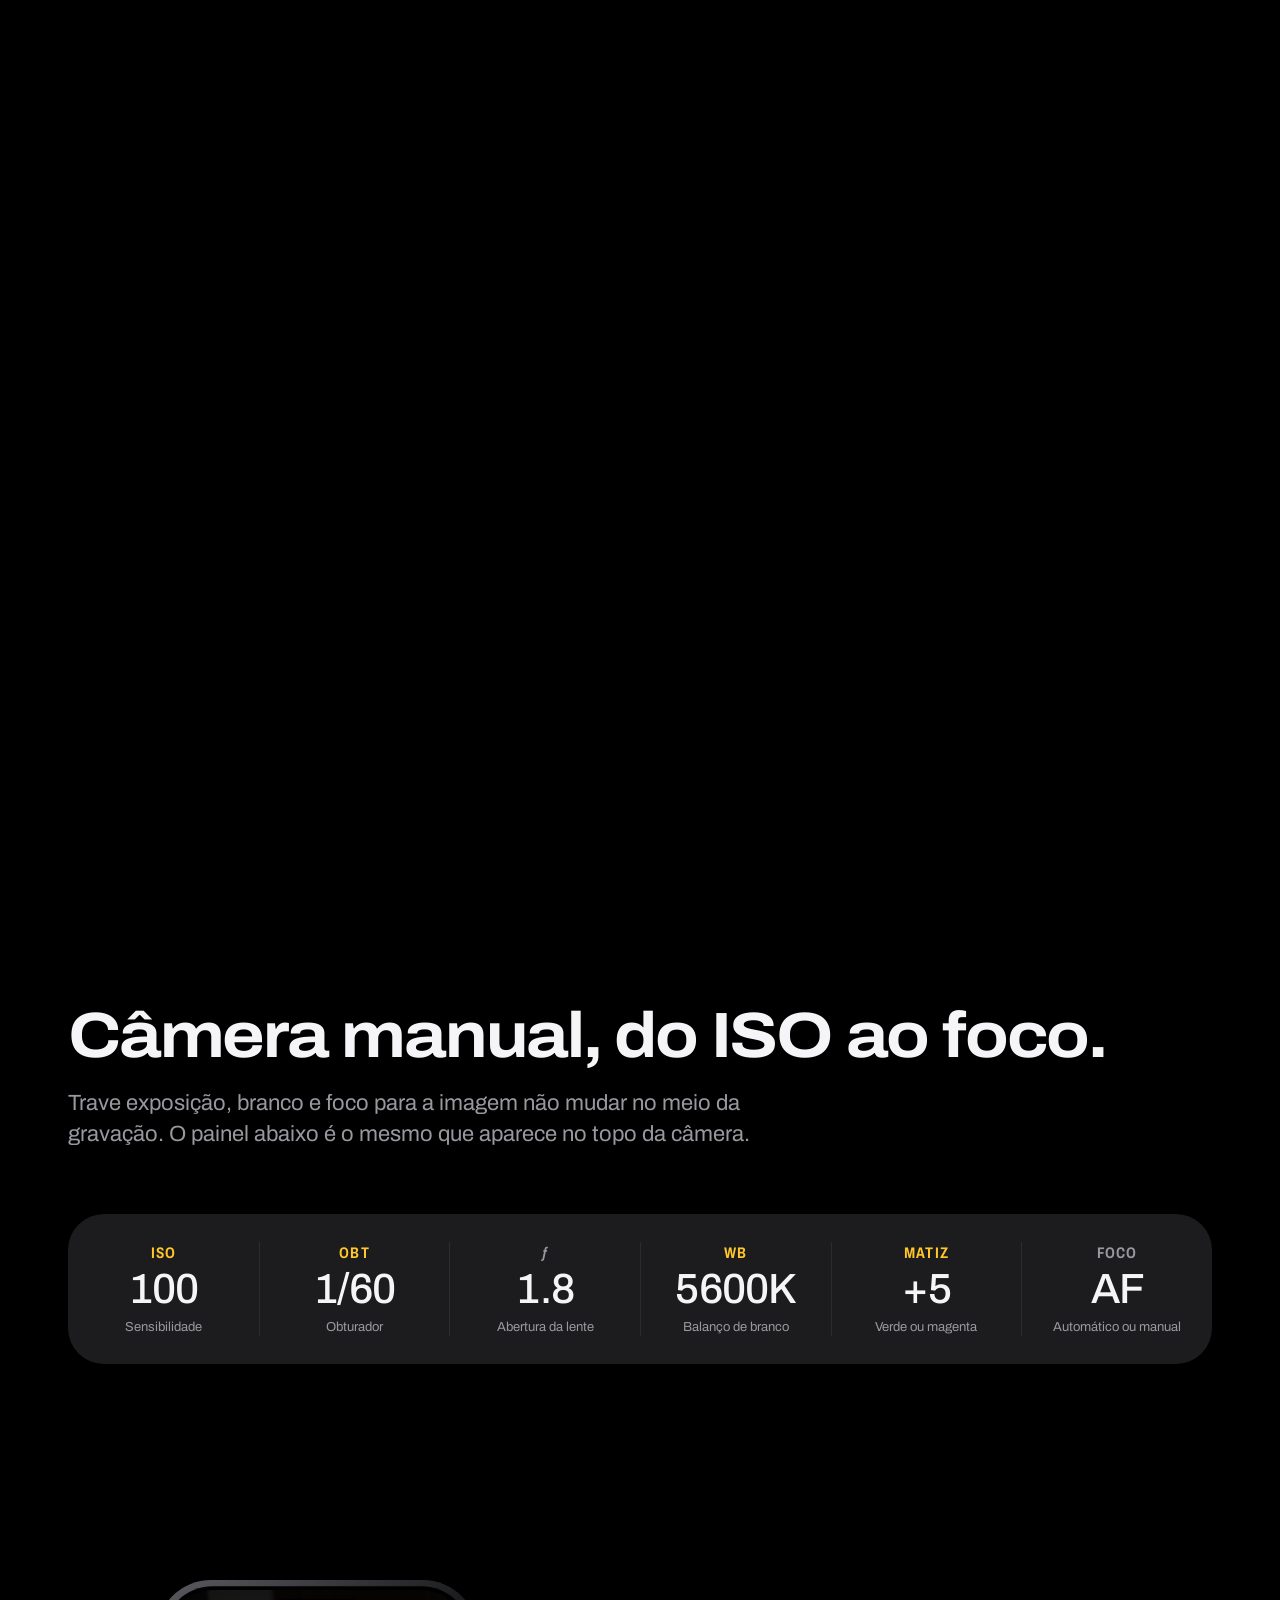
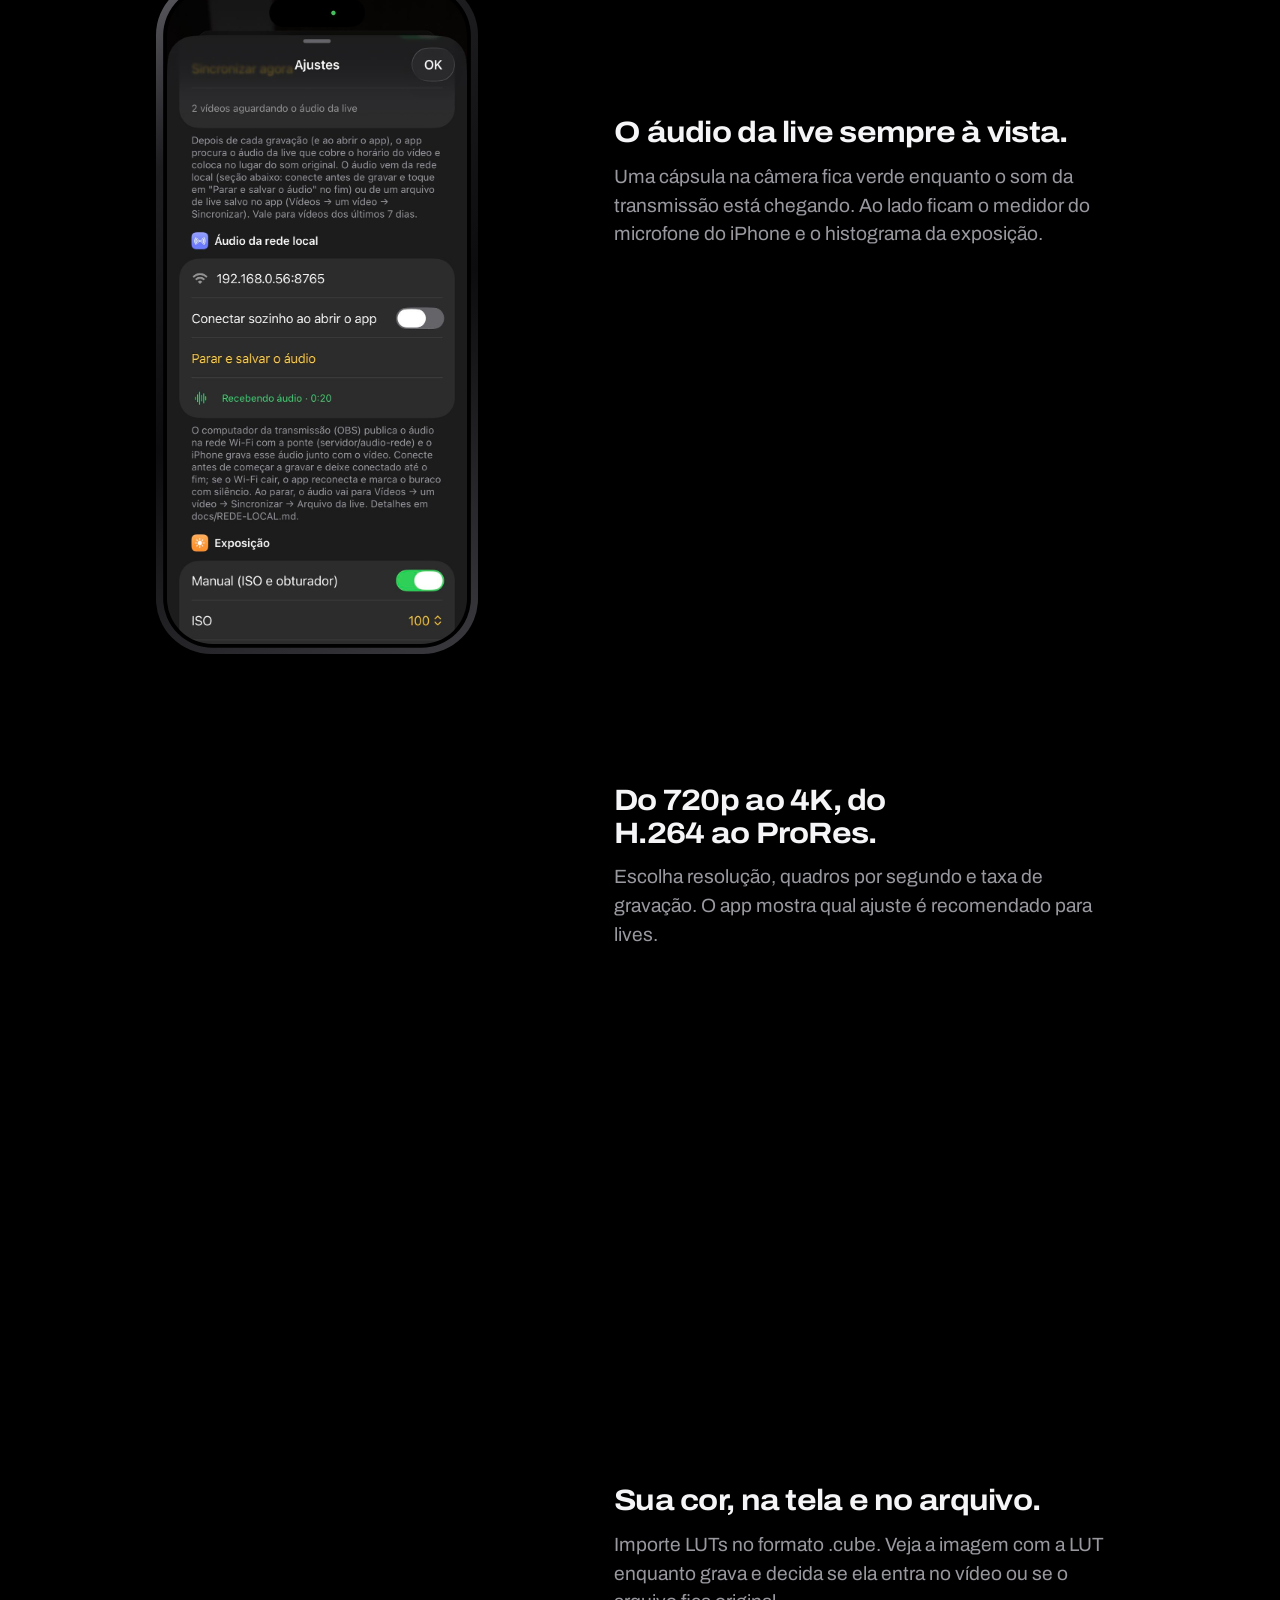
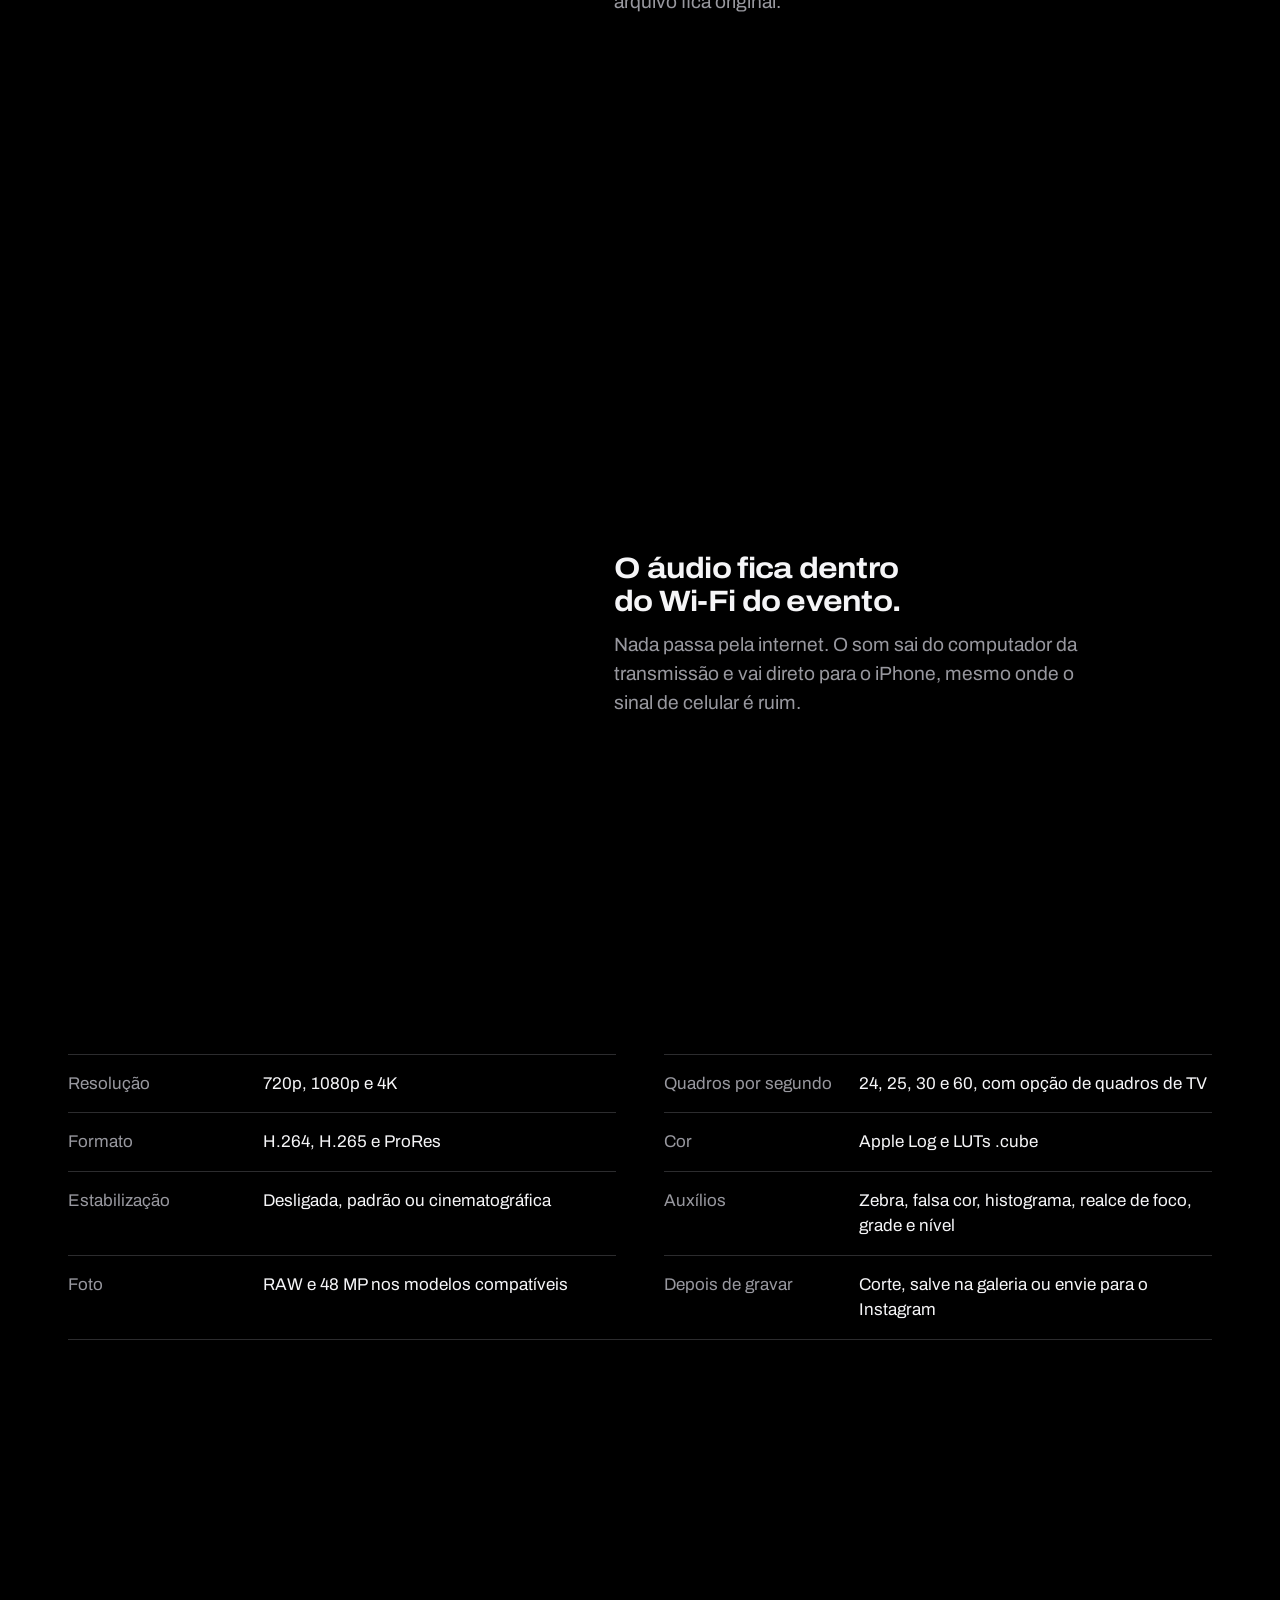
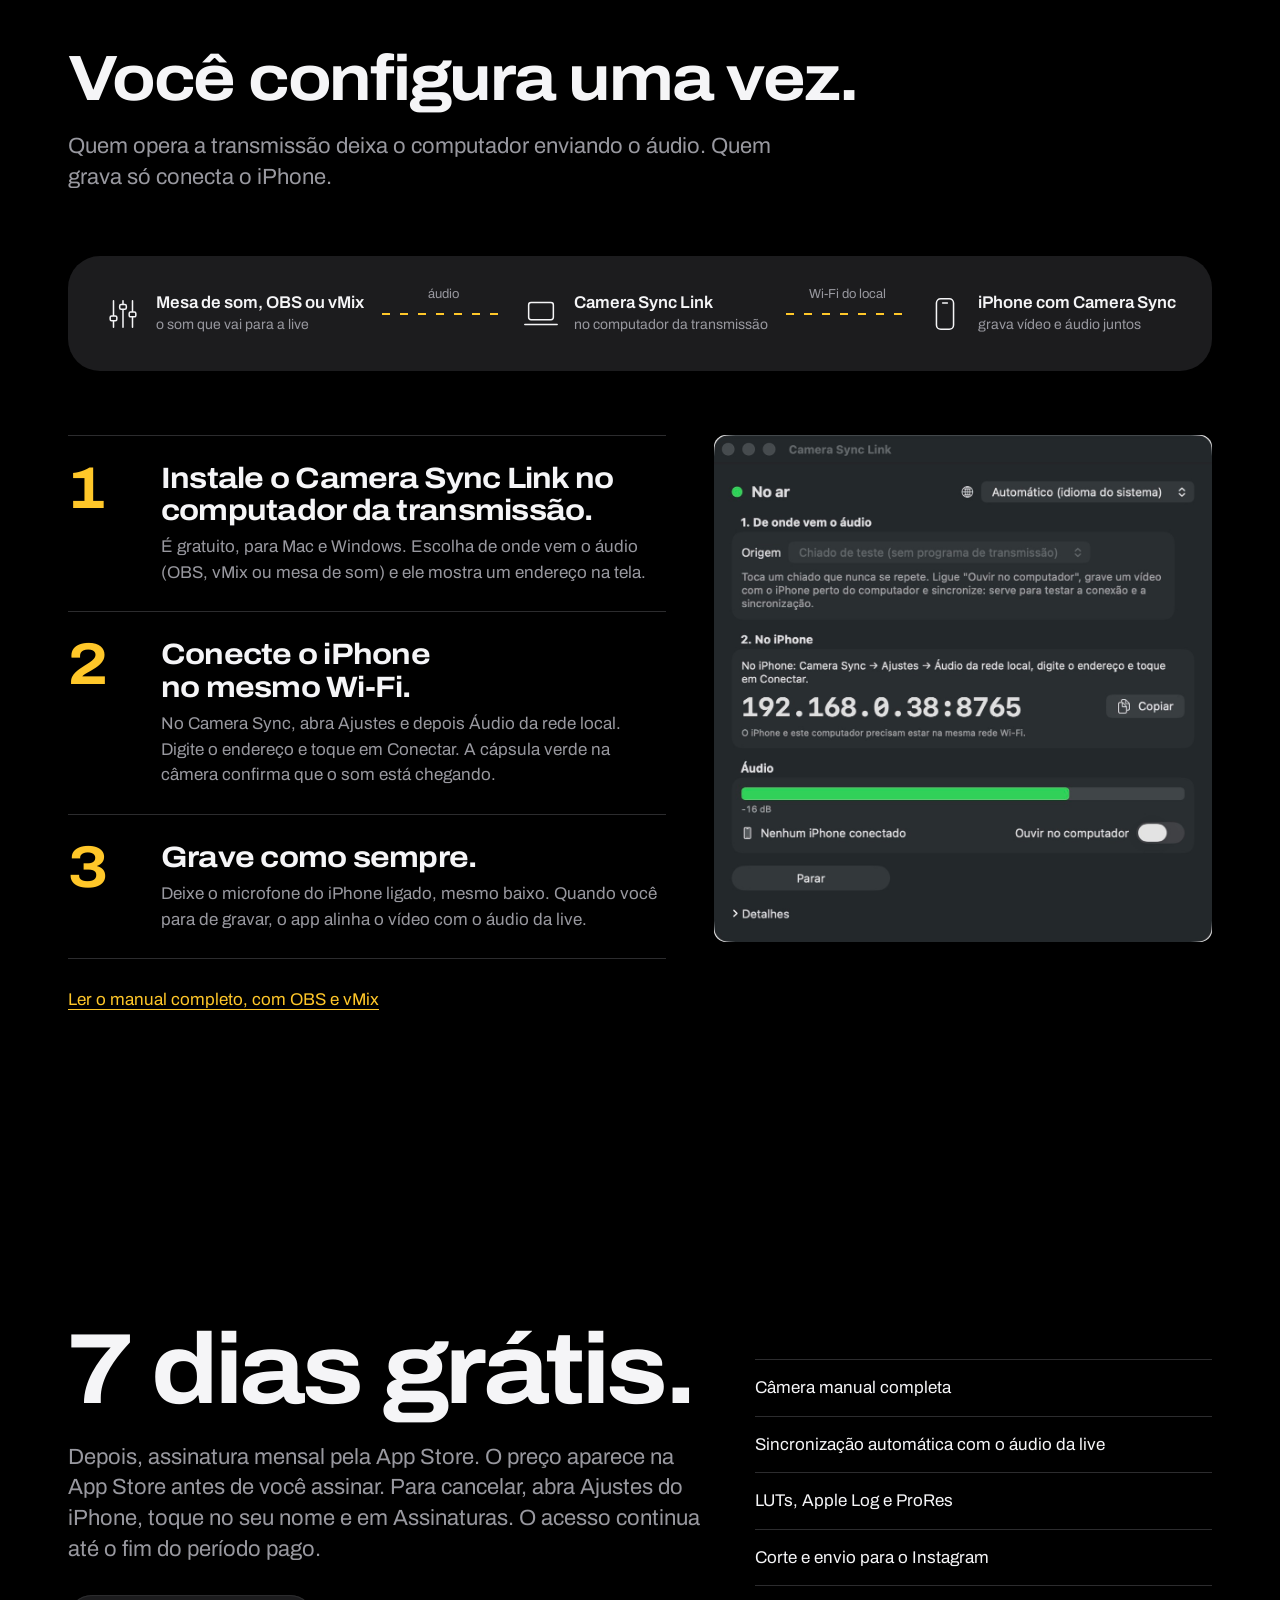
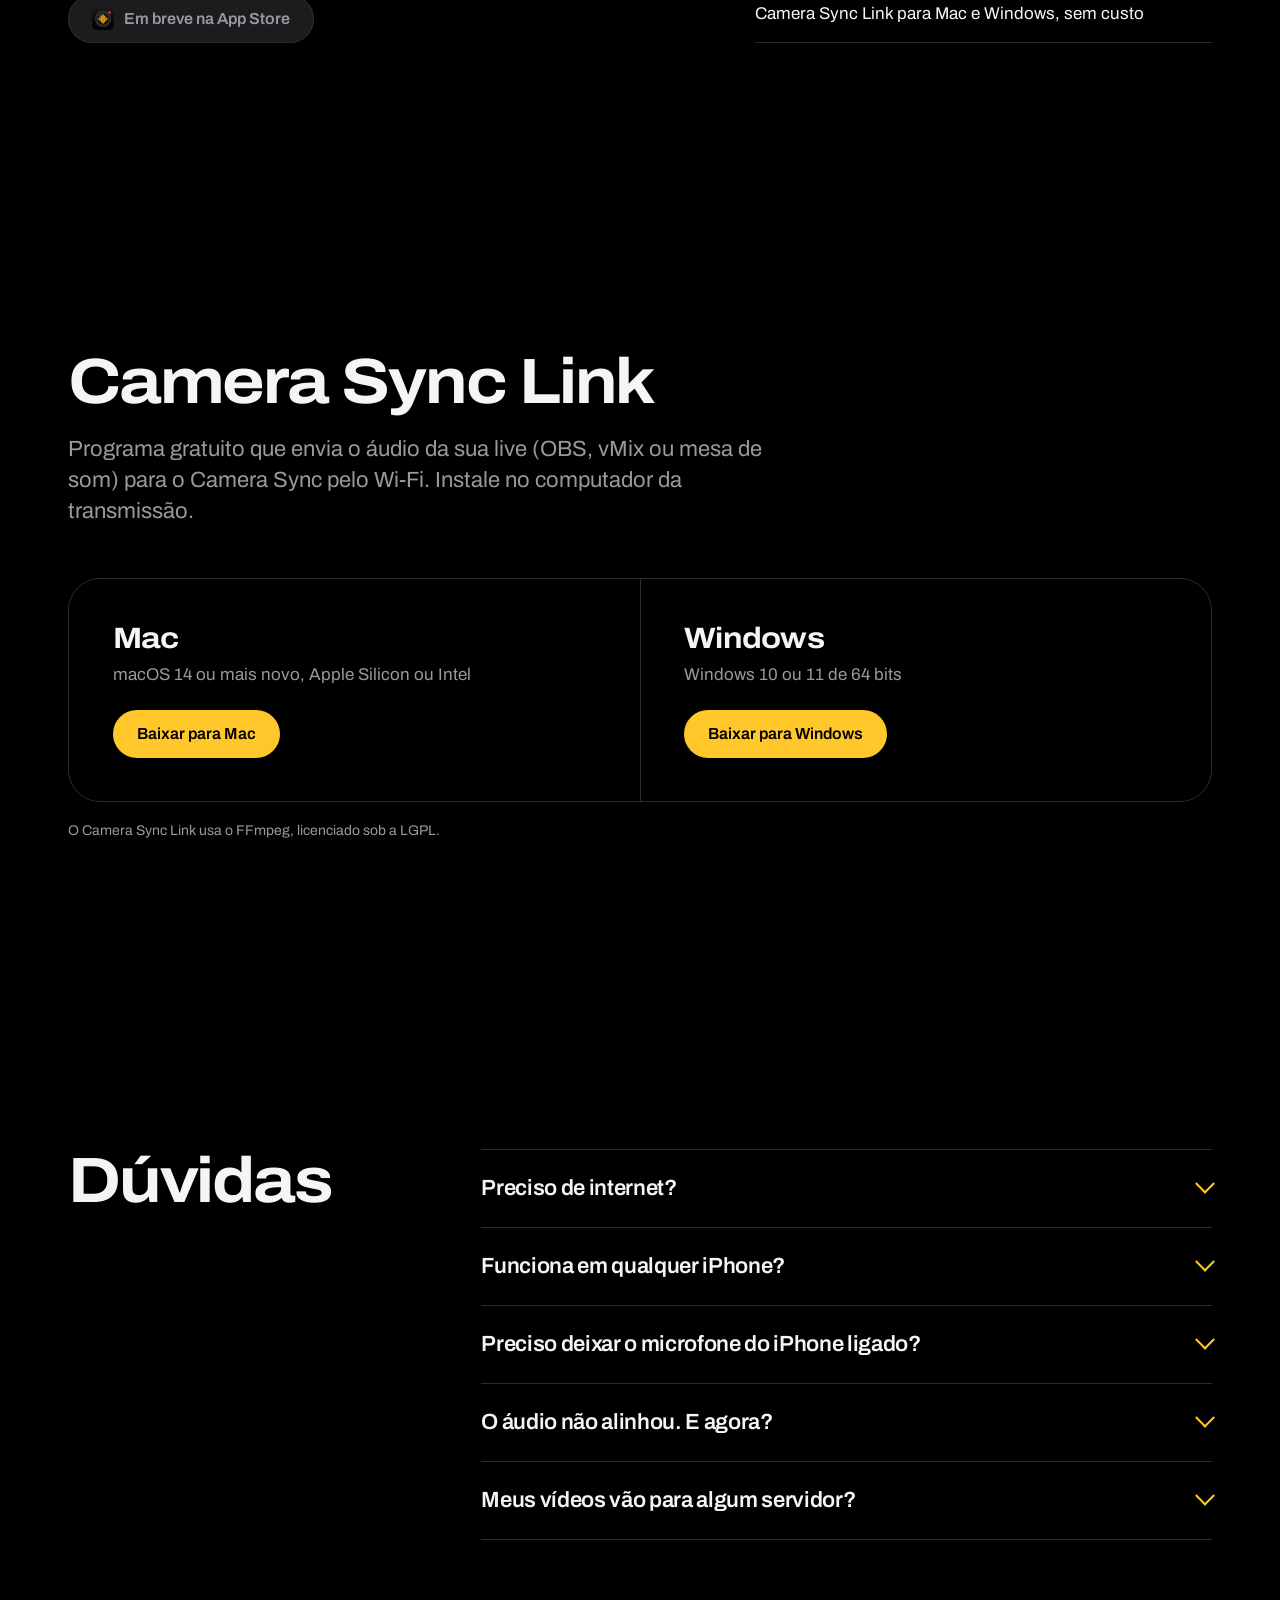
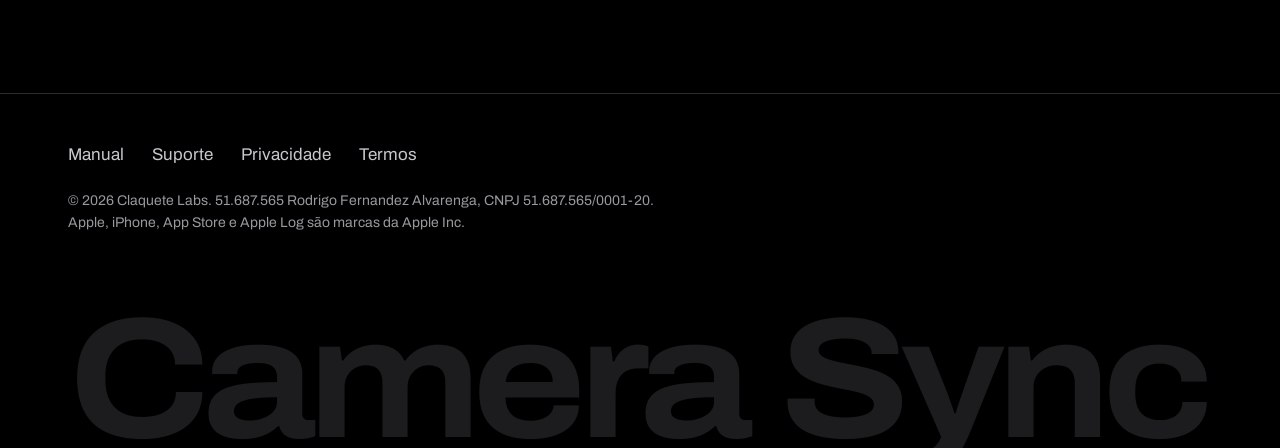
==== commit a99ce265: "ajuste" ====
--- a/index.html
+++ b/index.html
@@ -377,7 +377,7 @@
         <li><h3 class="d t3">Conecte o iPhone no mesmo Wi-Fi.</h3><p>No Camera Sync, abra Ajustes e depois Áudio da rede local. Digite o endereço e toque em Conectar. A cápsula verde na câmera confirma que o som está chegando.</p></li>
         <li><h3 class="d t3">Grave como sempre.</h3><p>Deixe o microfone do iPhone ligado, mesmo baixo. Quando você para de gravar, o app alinha o vídeo com o áudio da live.</p></li>
       </ol>
-      <a class="mais" href="https://alvarengafrodrigo.wixsite.com/camera-sync/manual">Ler o manual completo, com OBS e vMix</a>
+      <a class="mais" href="manual/">Ler o manual completo, com OBS e vMix</a>
     </div>
     <img class="janela" src="img/camera-sync-link-mac.jpg" alt="Janela do Camera Sync Link no Mac: estado No ar, origem do áudio, endereço para digitar no iPhone e nível do som" width="1092" height="1113" loading="lazy">
   </div>
@@ -423,10 +423,10 @@
 
 <footer><div class="w">
   <nav class="pe-links" aria-label="Páginas de apoio">
-    <a href="https://alvarengafrodrigo.wixsite.com/camera-sync/manual">Manual</a>
-    <a href="https://alvarengafrodrigo.wixsite.com/camera-sync/suporte">Suporte</a>
-    <a href="https://alvarengafrodrigo.wixsite.com/camera-sync/privacidade">Privacidade</a>
-    <a href="https://alvarengafrodrigo.wixsite.com/camera-sync/termos">Termos</a>
+    <a href="manual/">Manual</a>
+    <a href="suporte/">Suporte</a>
+    <a href="privacidade/">Privacidade</a>
+    <a href="termos/">Termos</a>
   </nav>
   <p class="peq">© 2026 Claquete Labs. 51.687.565 Rodrigo Fernandez Alvarenga, CNPJ 51.687.565/0001-20.<br>Apple, iPhone, App Store e Apple Log são marcas da Apple Inc.</p>
   <div class="assinatura d" aria-hidden="true"><span>Camera Sync</span></div>
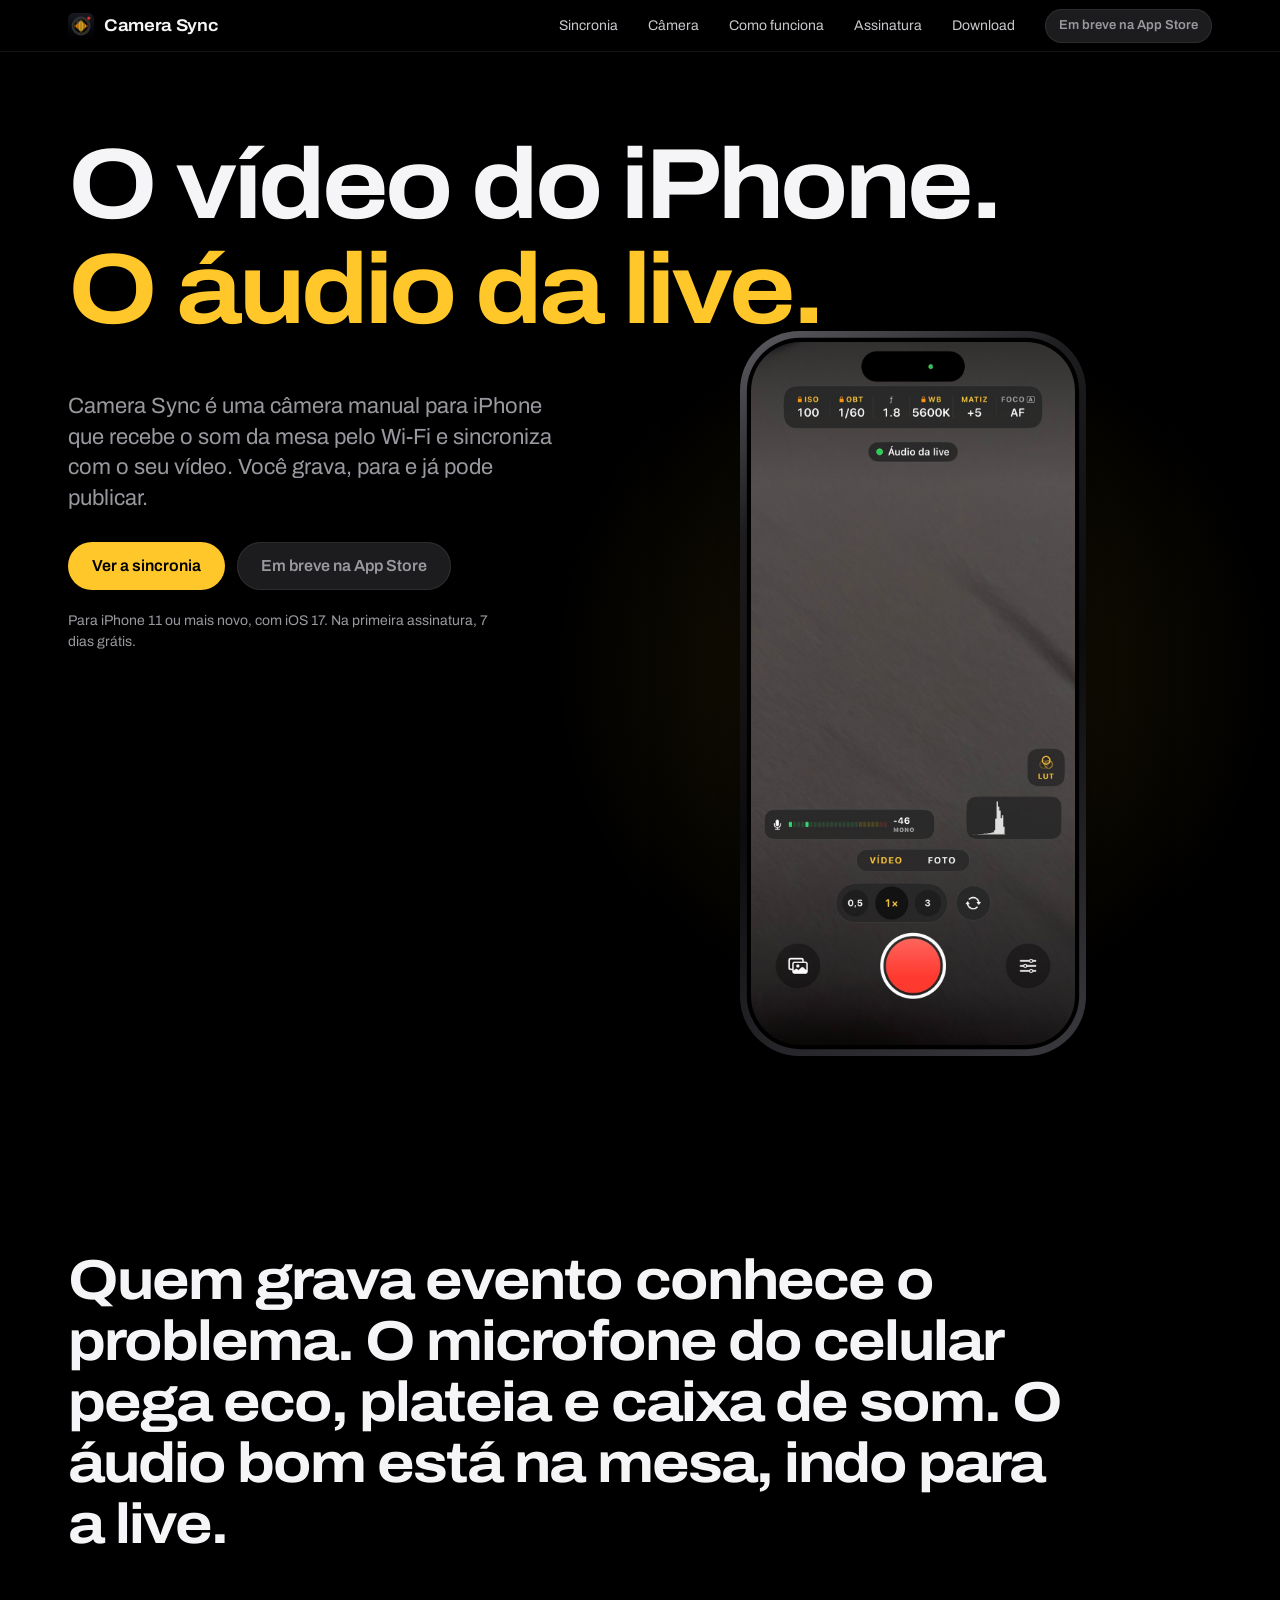
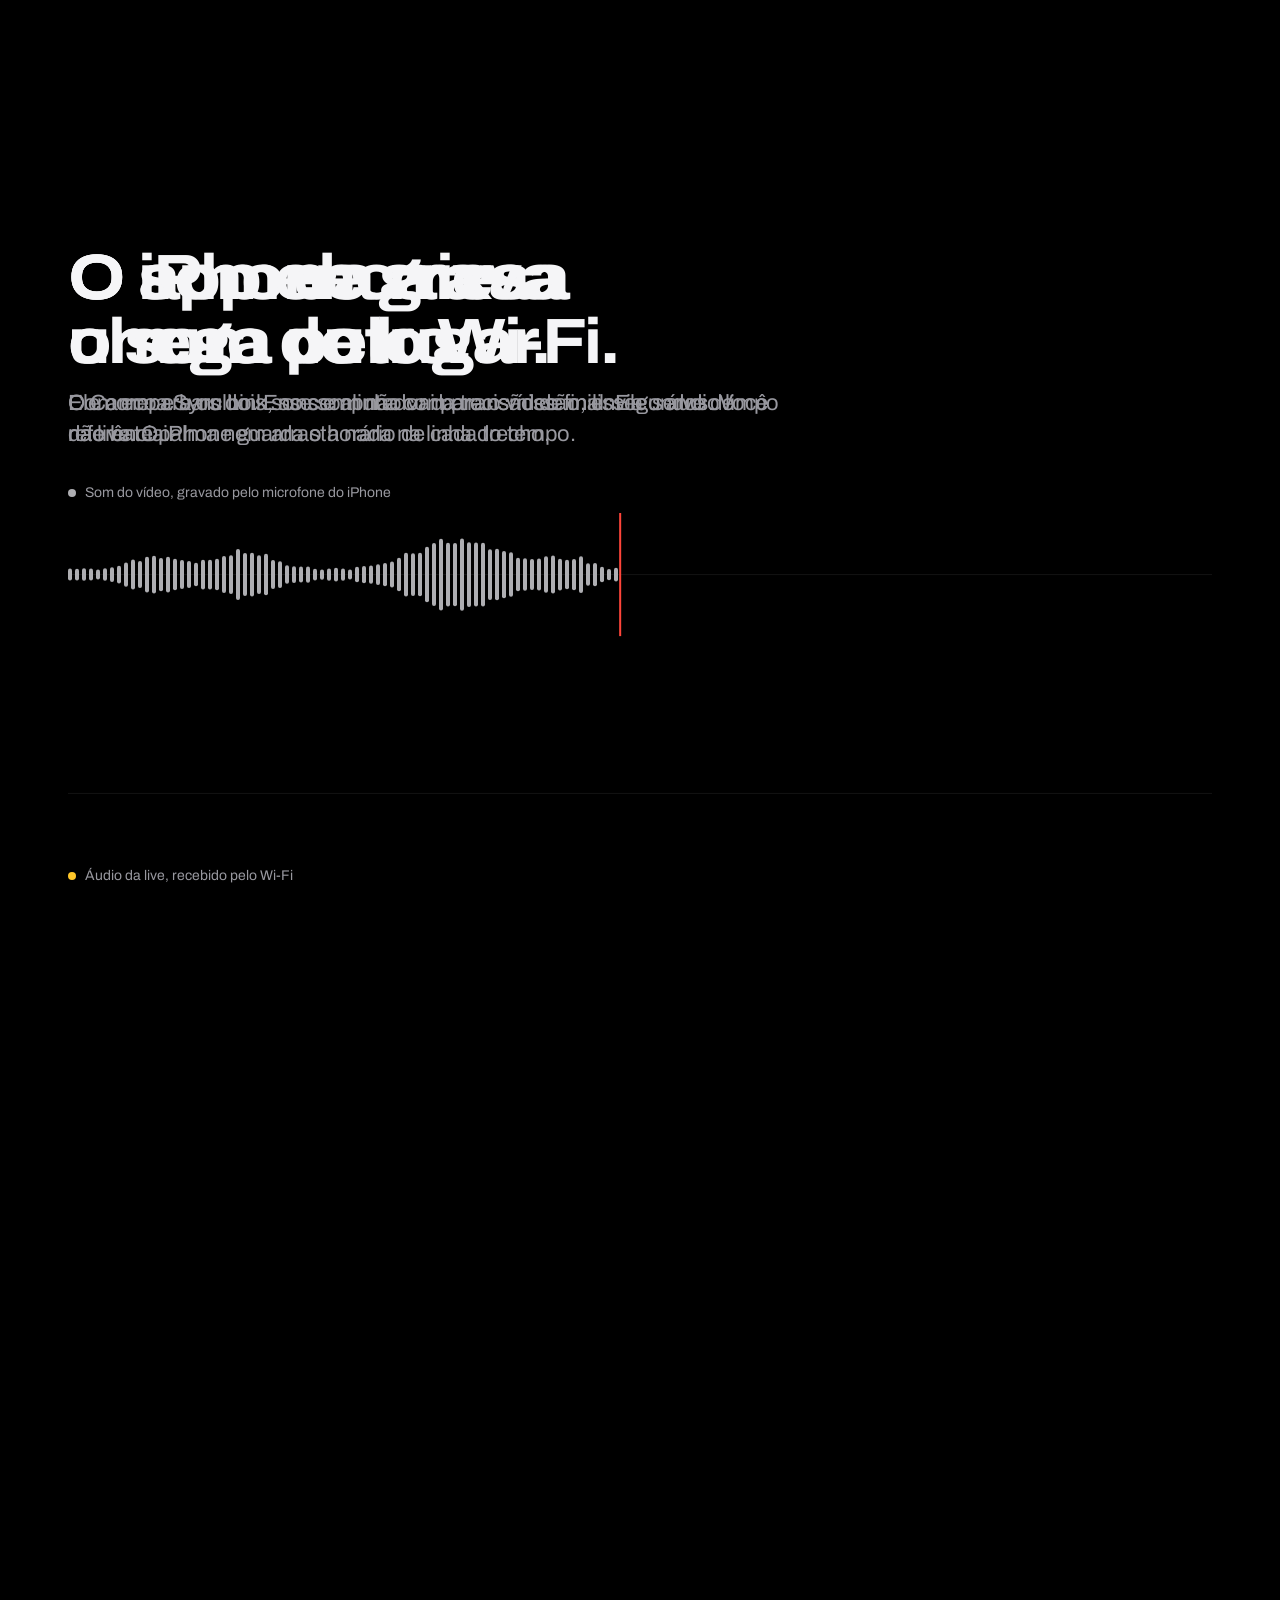
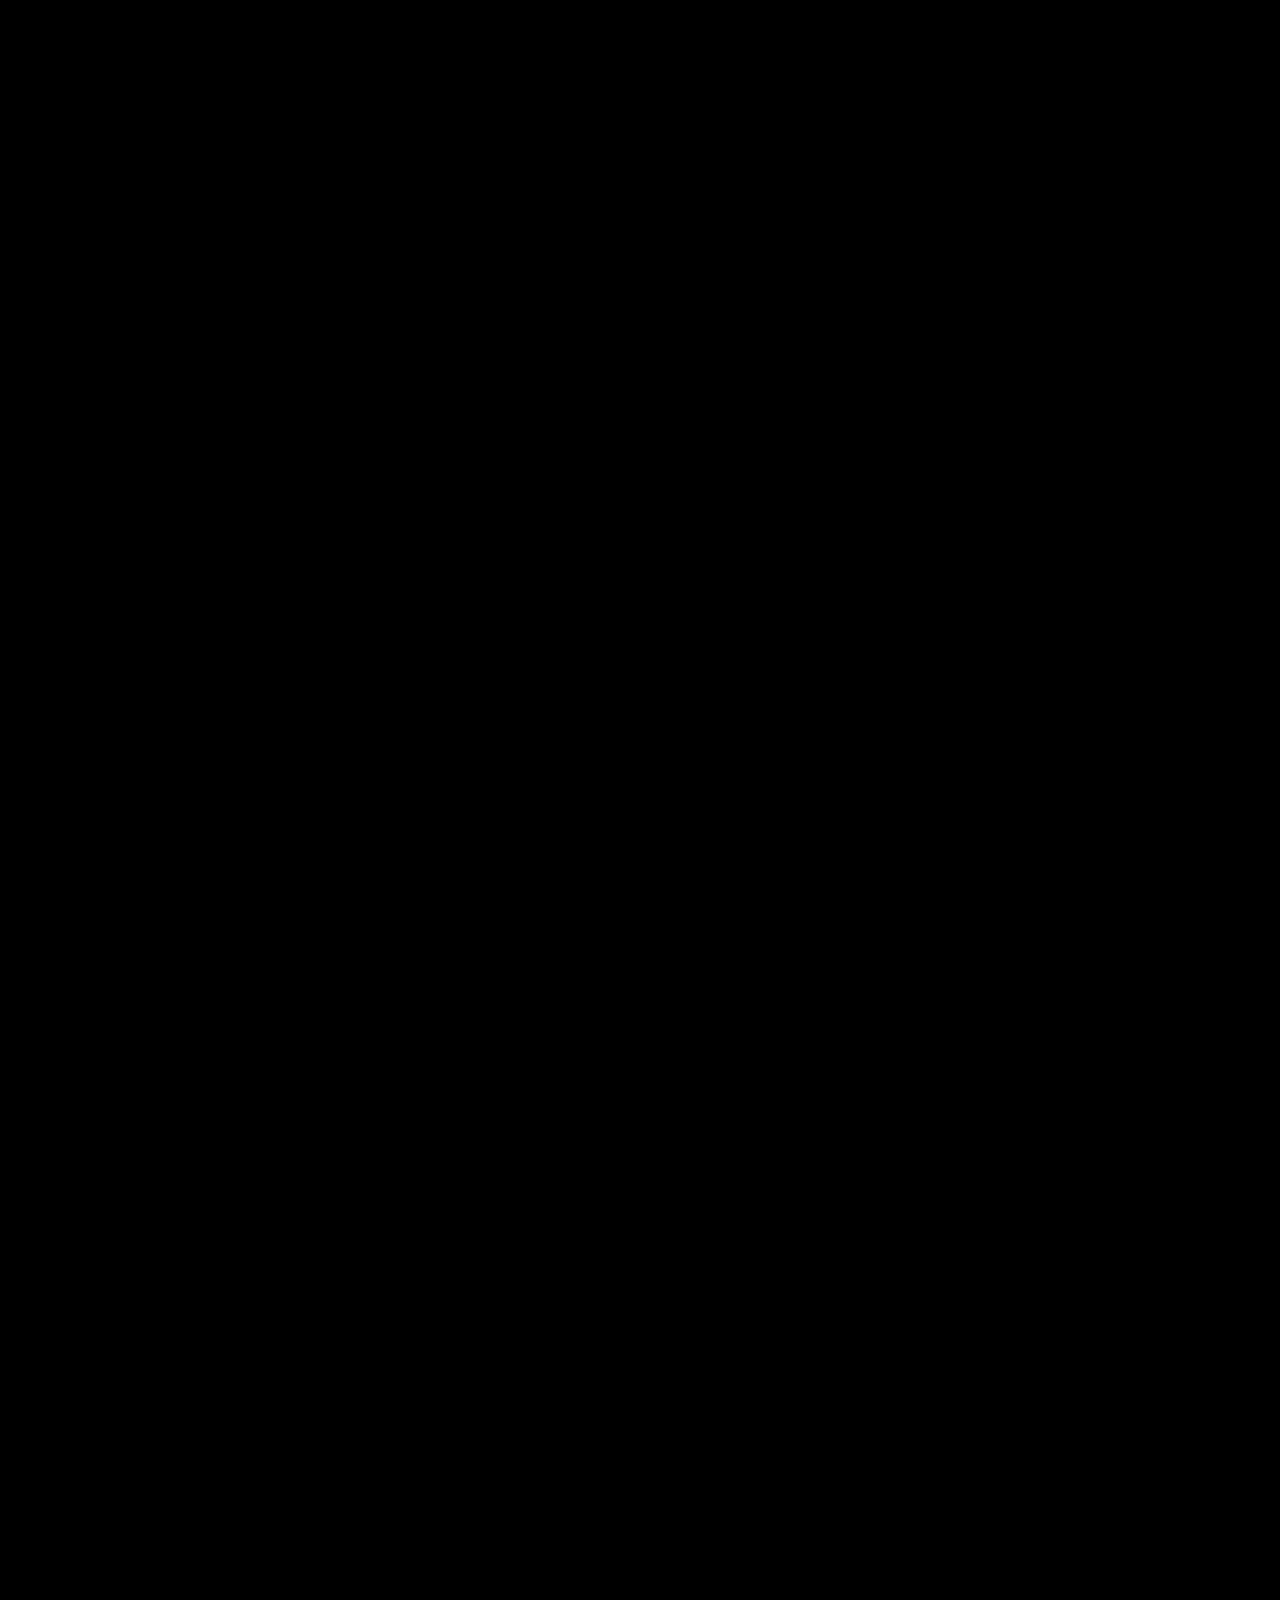
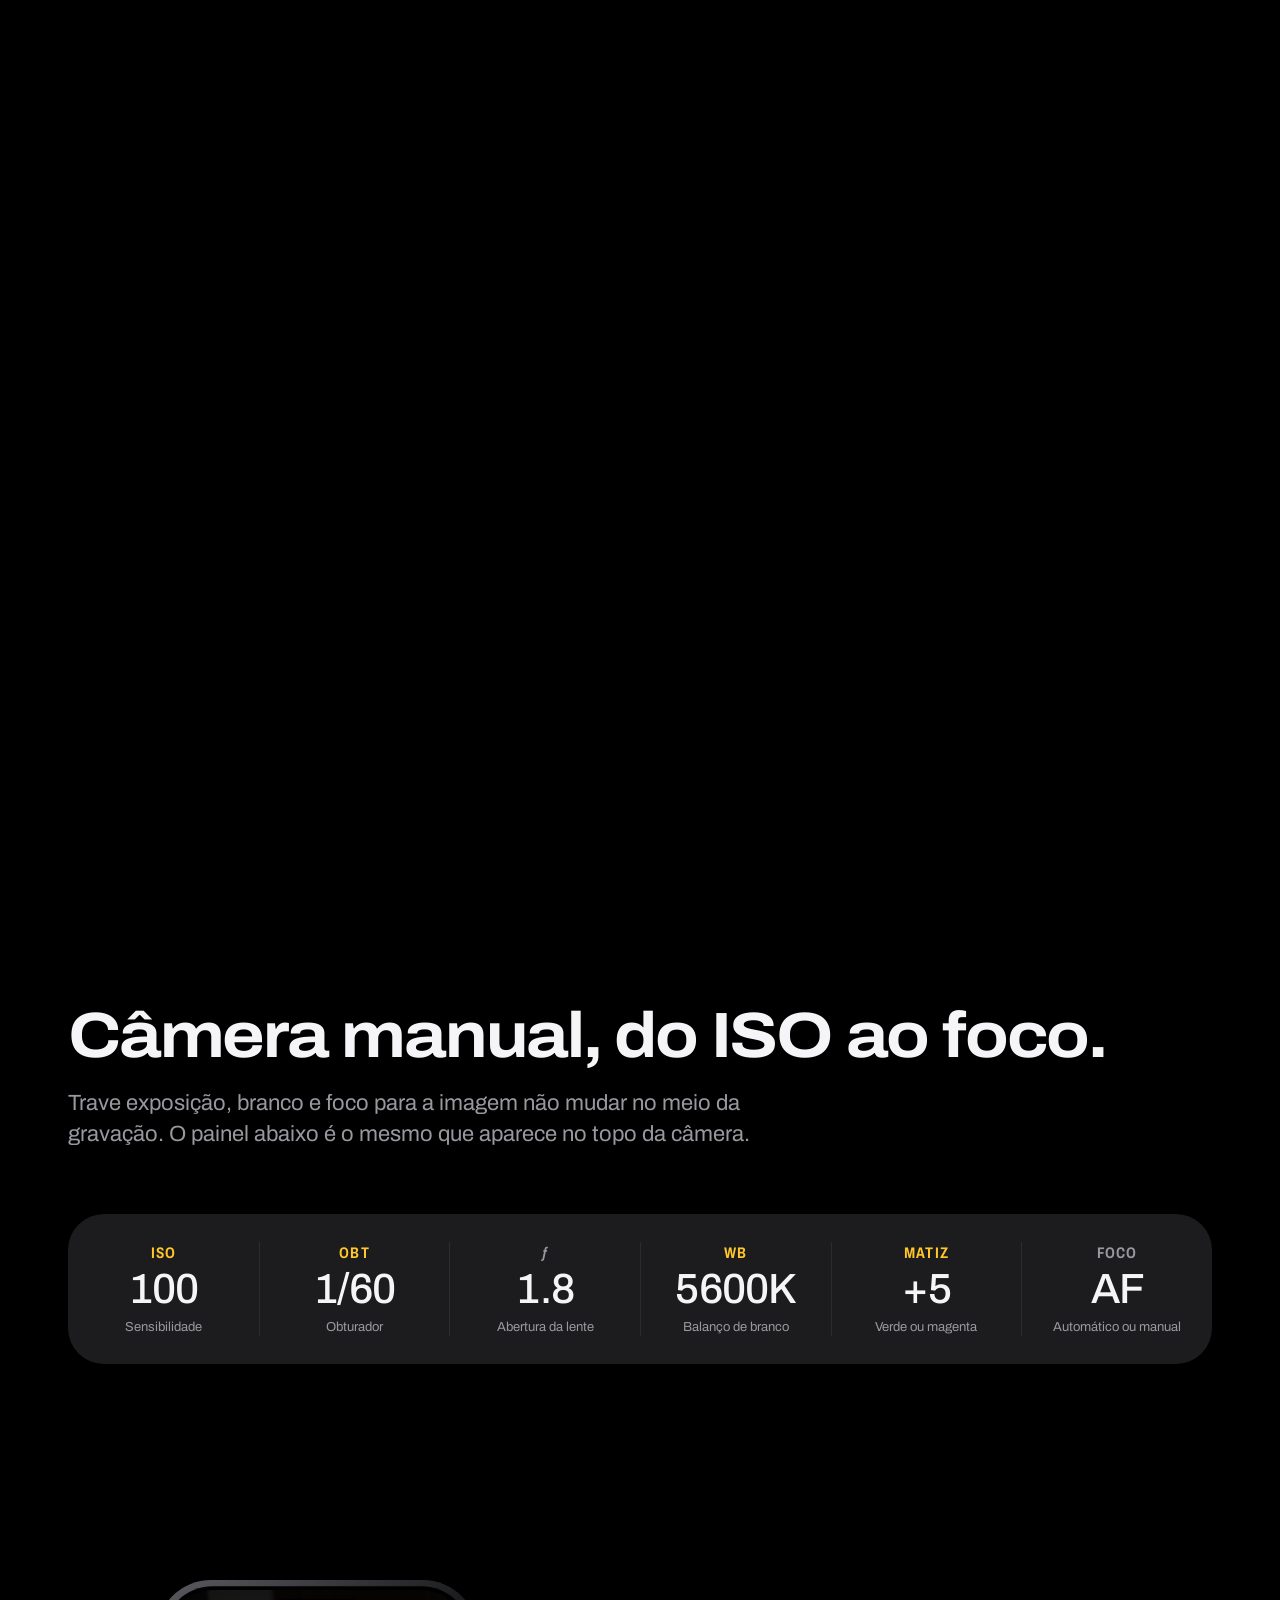
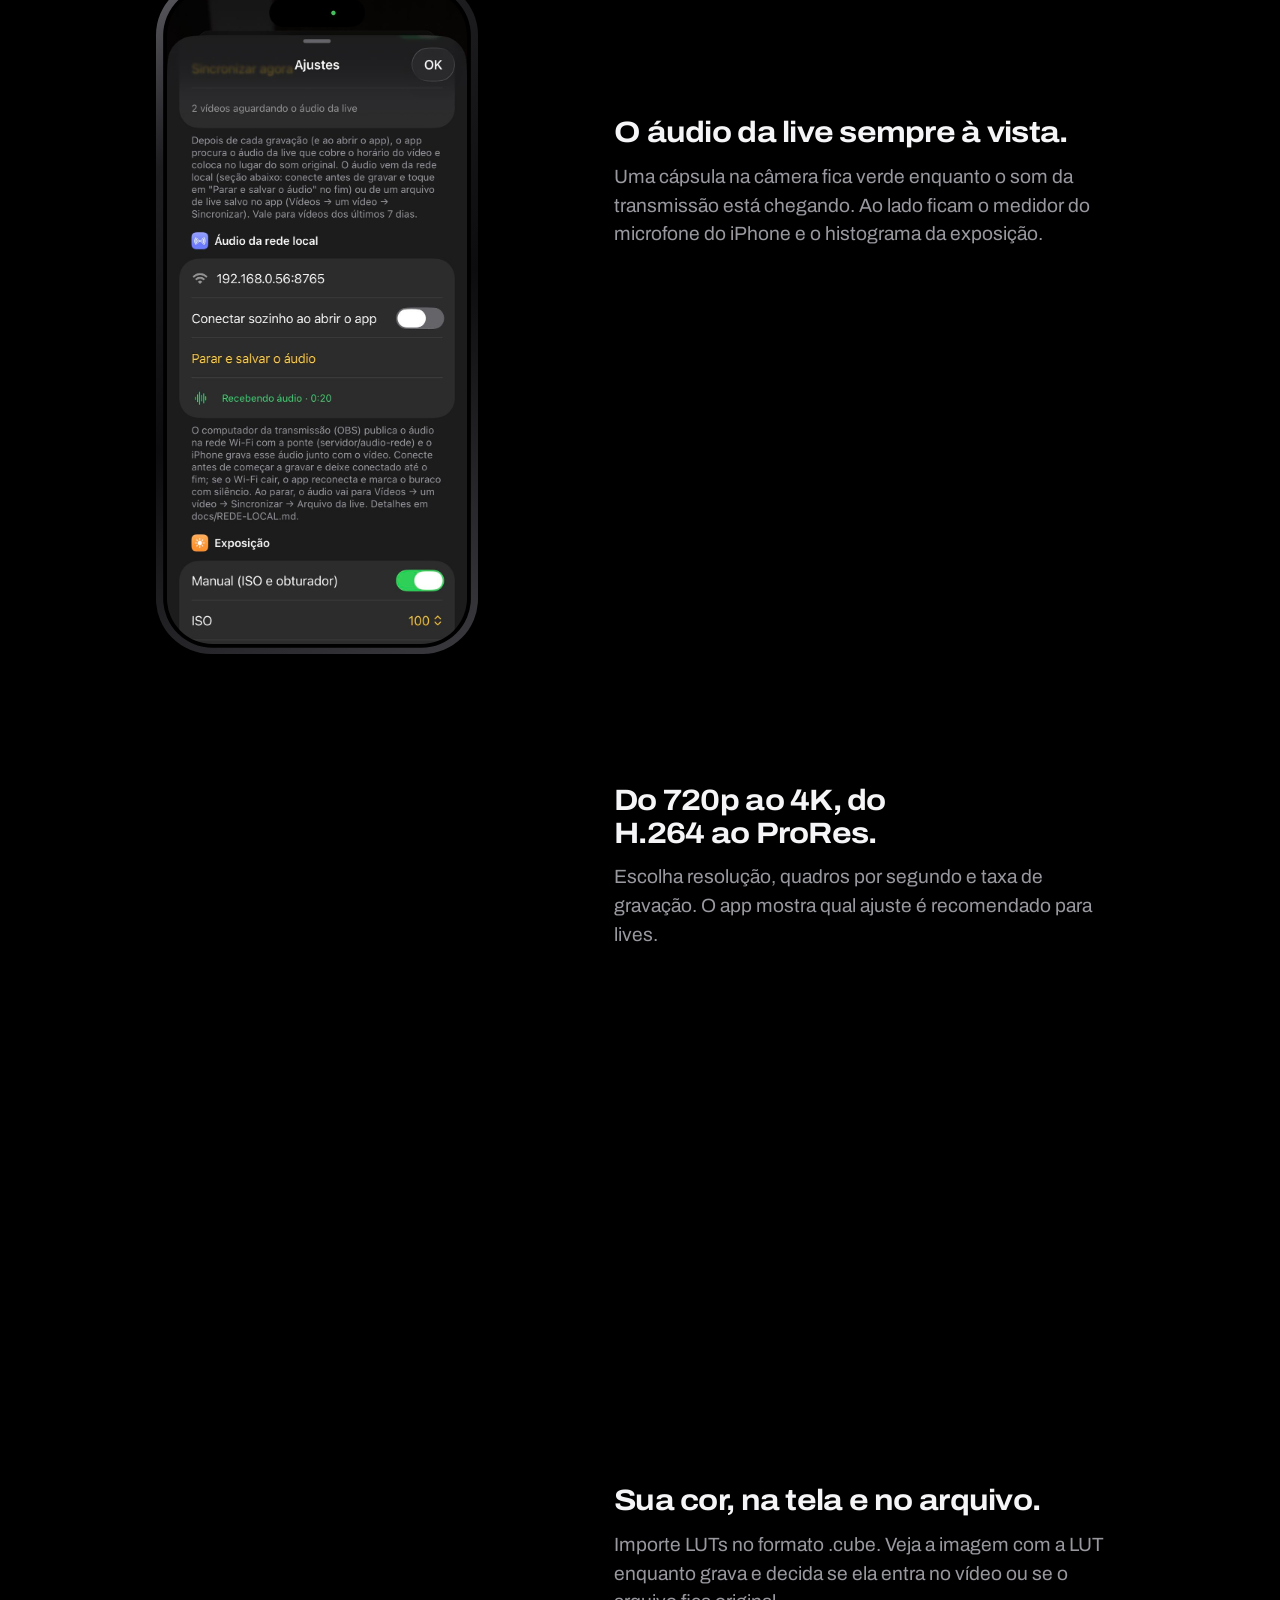
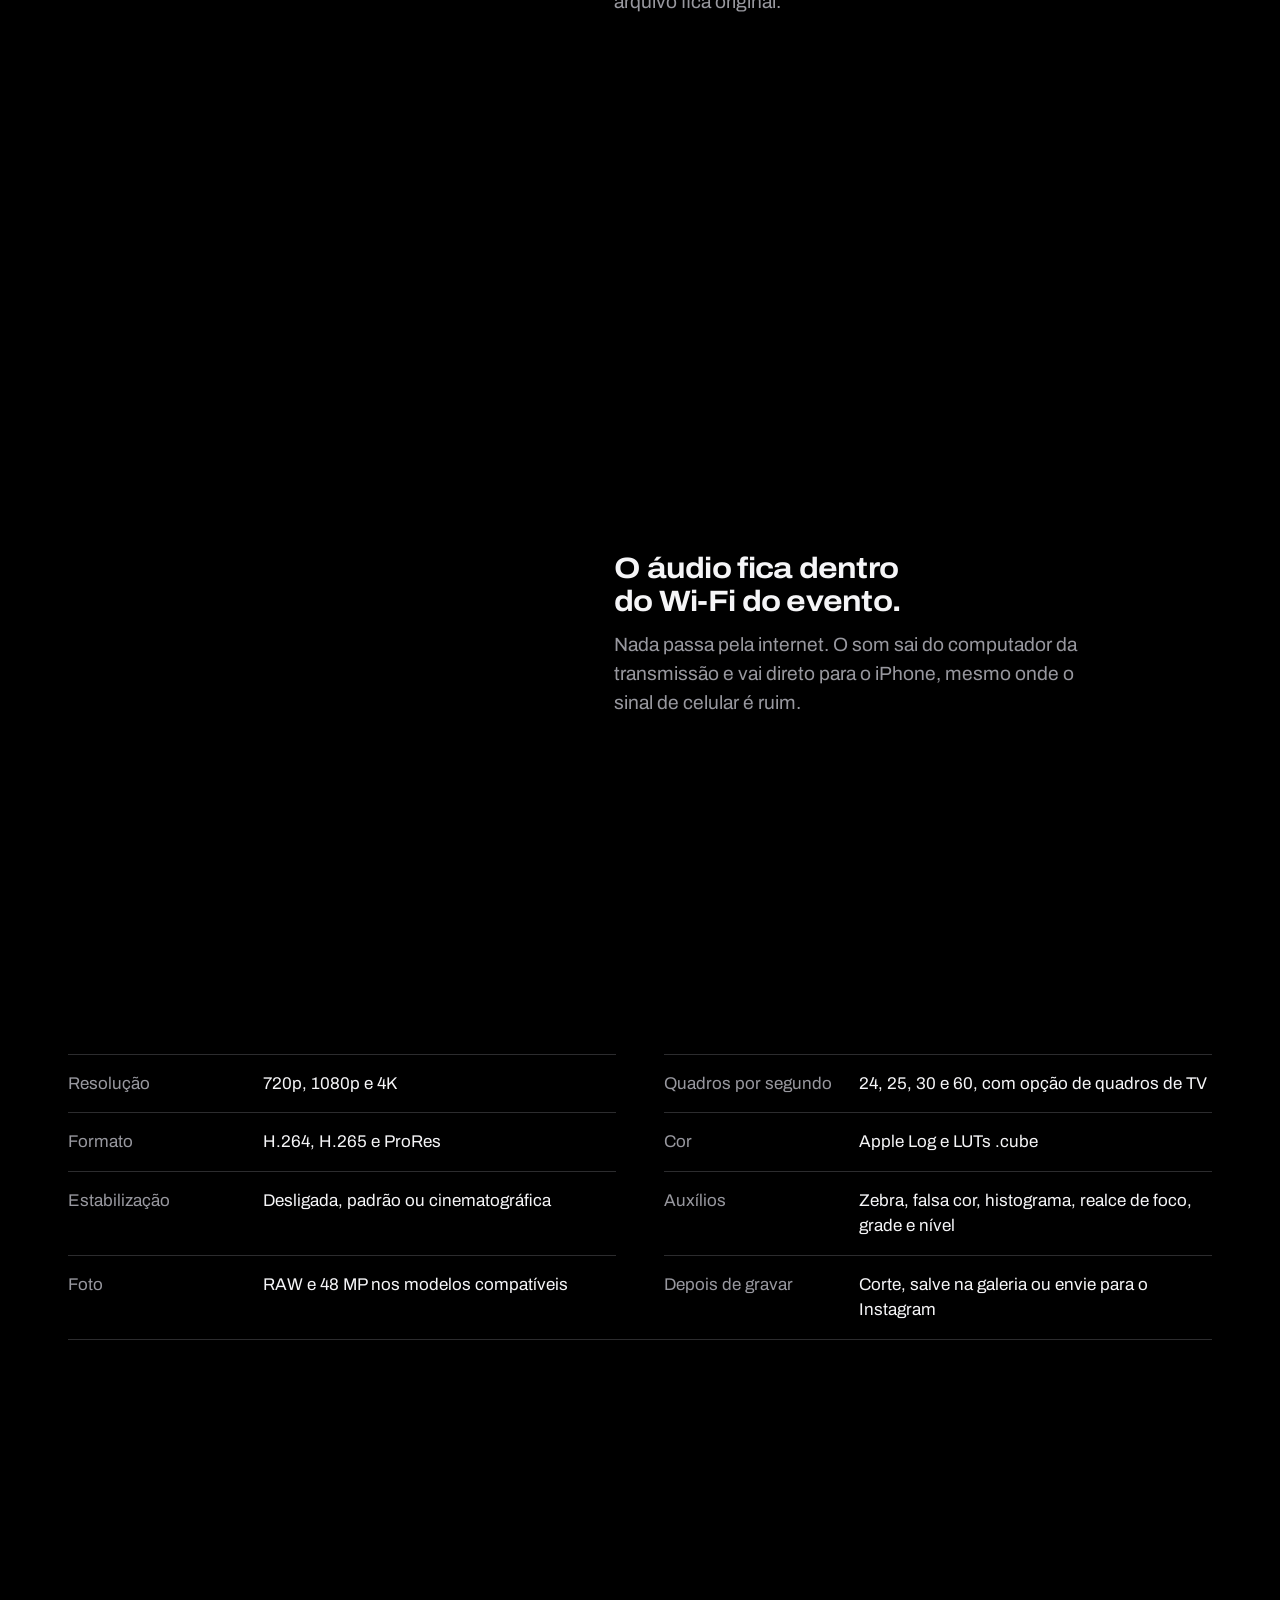
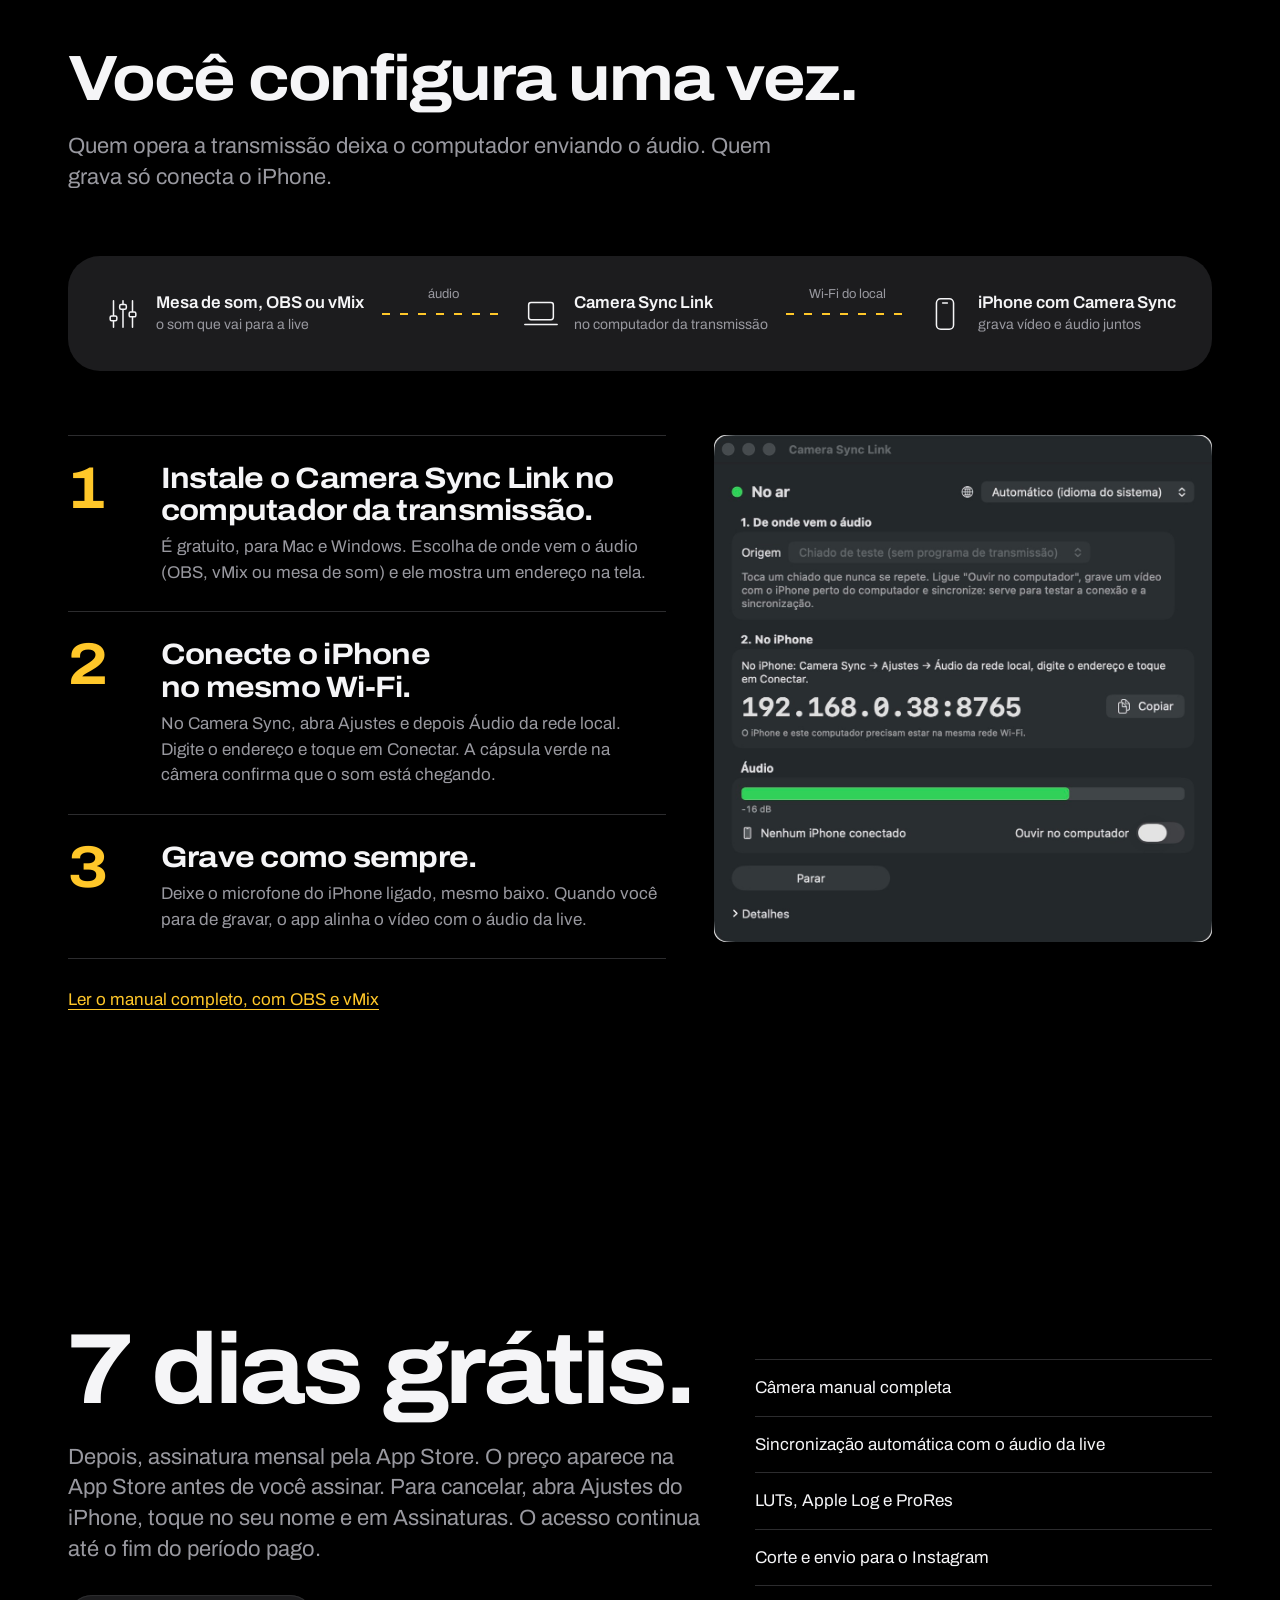
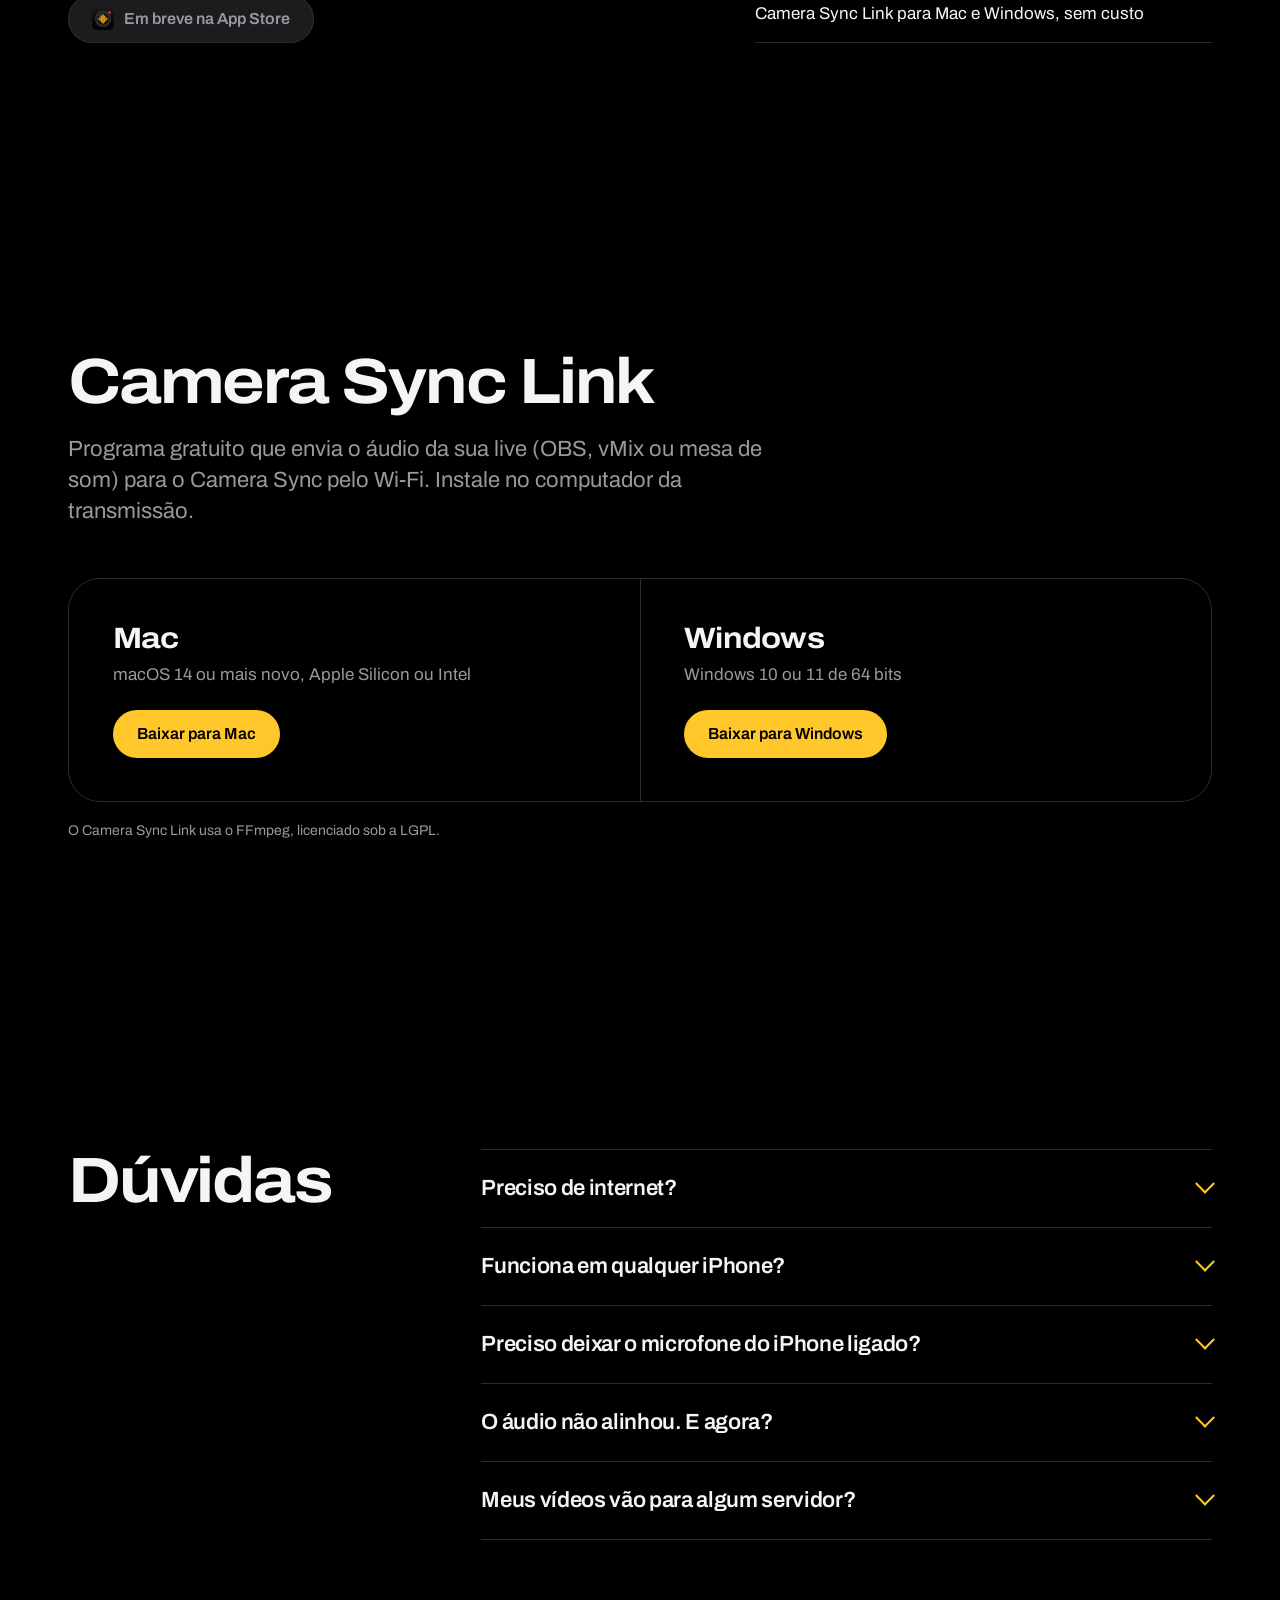
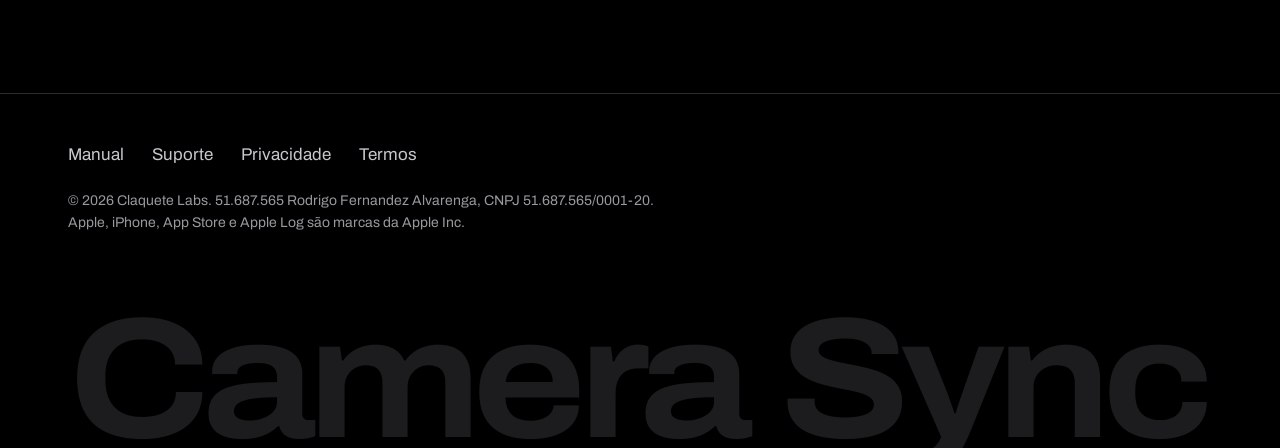
==== commit 3fd99d55: "Downloads no GitHub”" ====
--- a/index.html
+++ b/index.html
@@ -402,8 +402,8 @@
   <h2 class="d t2">Camera Sync Link</h2>
   <p class="lead">Programa gratuito que envia o áudio da sua live (OBS, vMix ou mesa de som) para o Camera Sync pelo Wi-Fi. Instale no computador da transmissão.</p>
   <div class="so">
-    <div><h3 class="d t3">Mac</h3><p>macOS 14 ou mais novo, Apple Silicon ou Intel</p><a class="btn pri" href="https://2a21734c-69f6-4504-a261-927858d7693c.filesusr.com/archives/d170e5_df03f25772c442128ba86a9d9cec2d08.zip?dn=Camera-Sync-Link-Mac.zip">Baixar para Mac</a></div>
-    <div><h3 class="d t3">Windows</h3><p>Windows 10 ou 11 de 64 bits</p><a class="btn pri" href="https://2a21734c-69f6-4504-a261-927858d7693c.filesusr.com/archives/d170e5_c17065db33644975b088064f418dac9c.zip?dn=Camera-Sync-Link-Windows.zip">Baixar para Windows</a></div>
+    <div><h3 class="d t3">Mac</h3><p>macOS 14 ou mais novo, Apple Silicon ou Intel</p><a class="btn pri" href="https://github.com/019alvarenga/camera-sync-site/releases/latest/download/Camera-Sync-Link-Mac.zip">Baixar para Mac</a></div>
+    <div><h3 class="d t3">Windows</h3><p>Windows 10 ou 11 de 64 bits</p><a class="btn pri" href="https://github.com/019alvarenga/camera-sync-site/releases/latest/download/Camera-Sync-Link-Windows.zip">Baixar para Windows</a></div>
   </div>
   <p class="peq">O Camera Sync Link usa o FFmpeg, licenciado sob a LGPL.</p>
 </div></section>
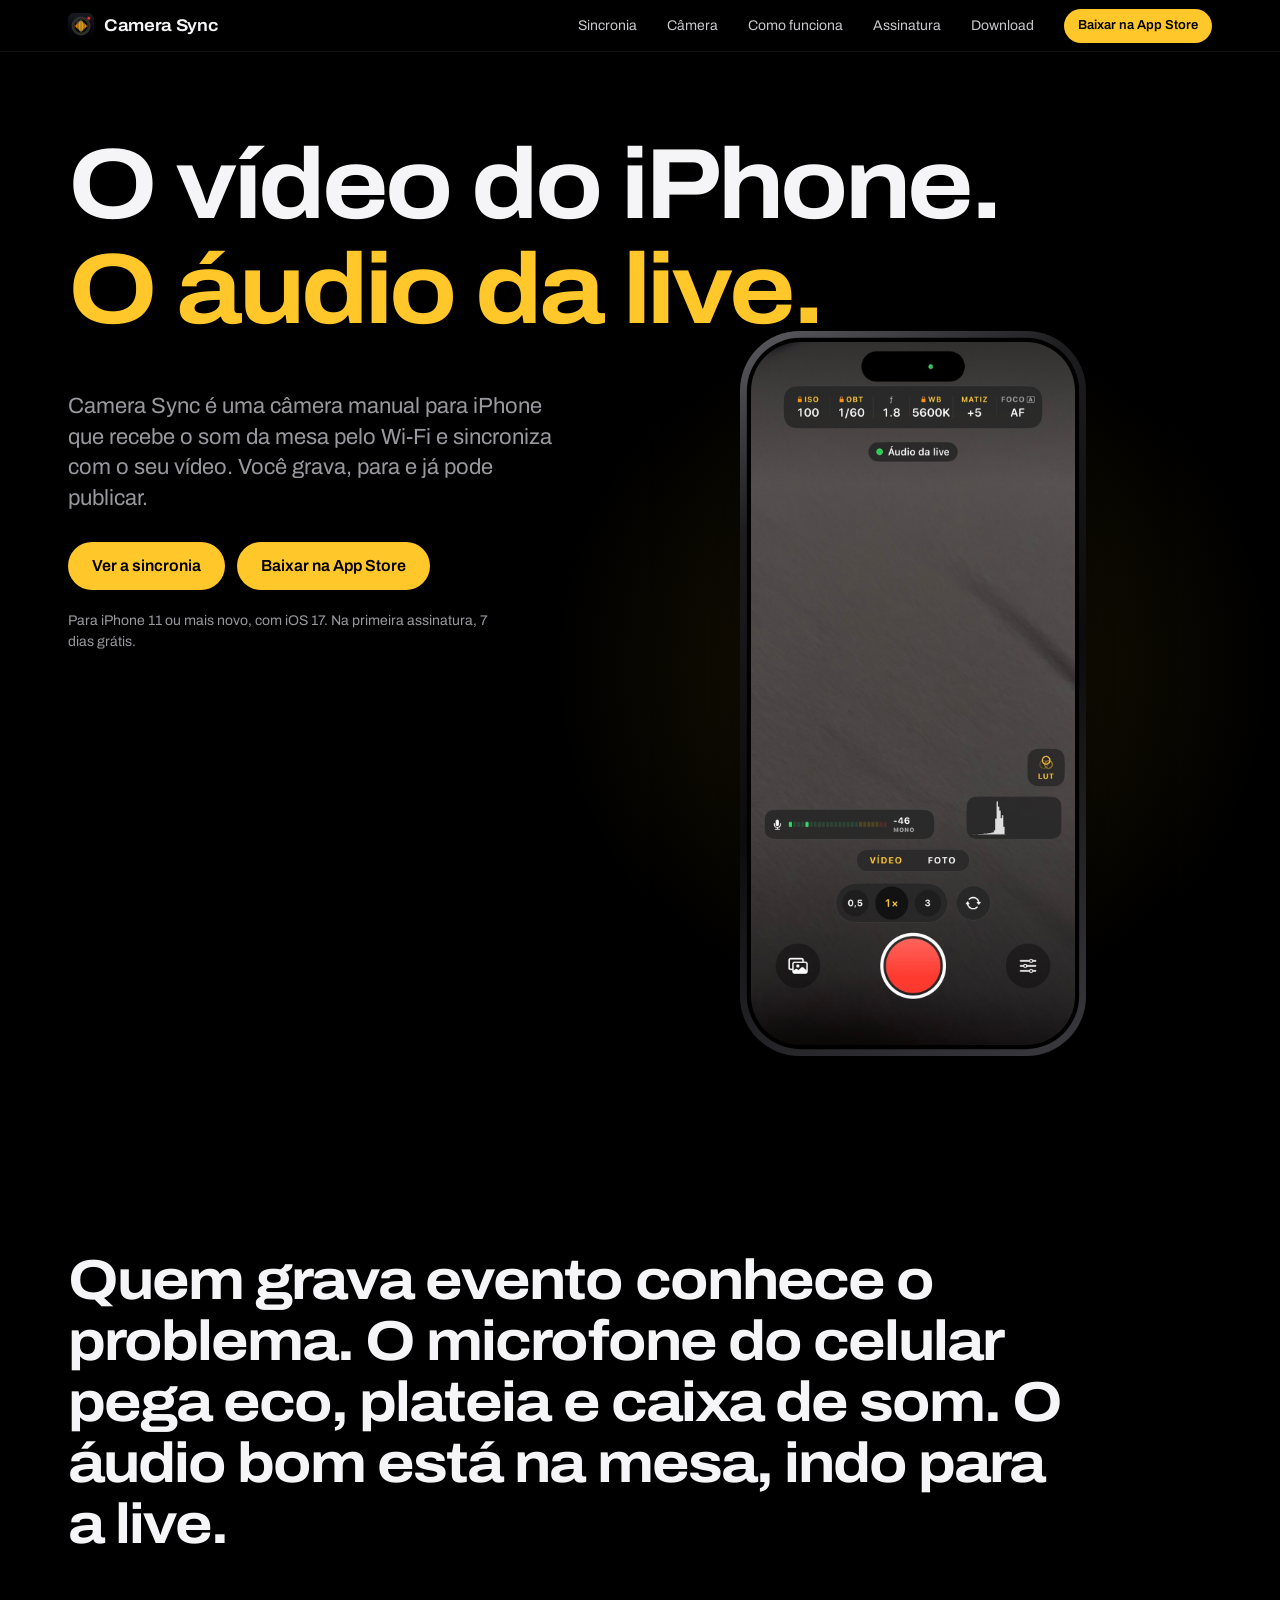
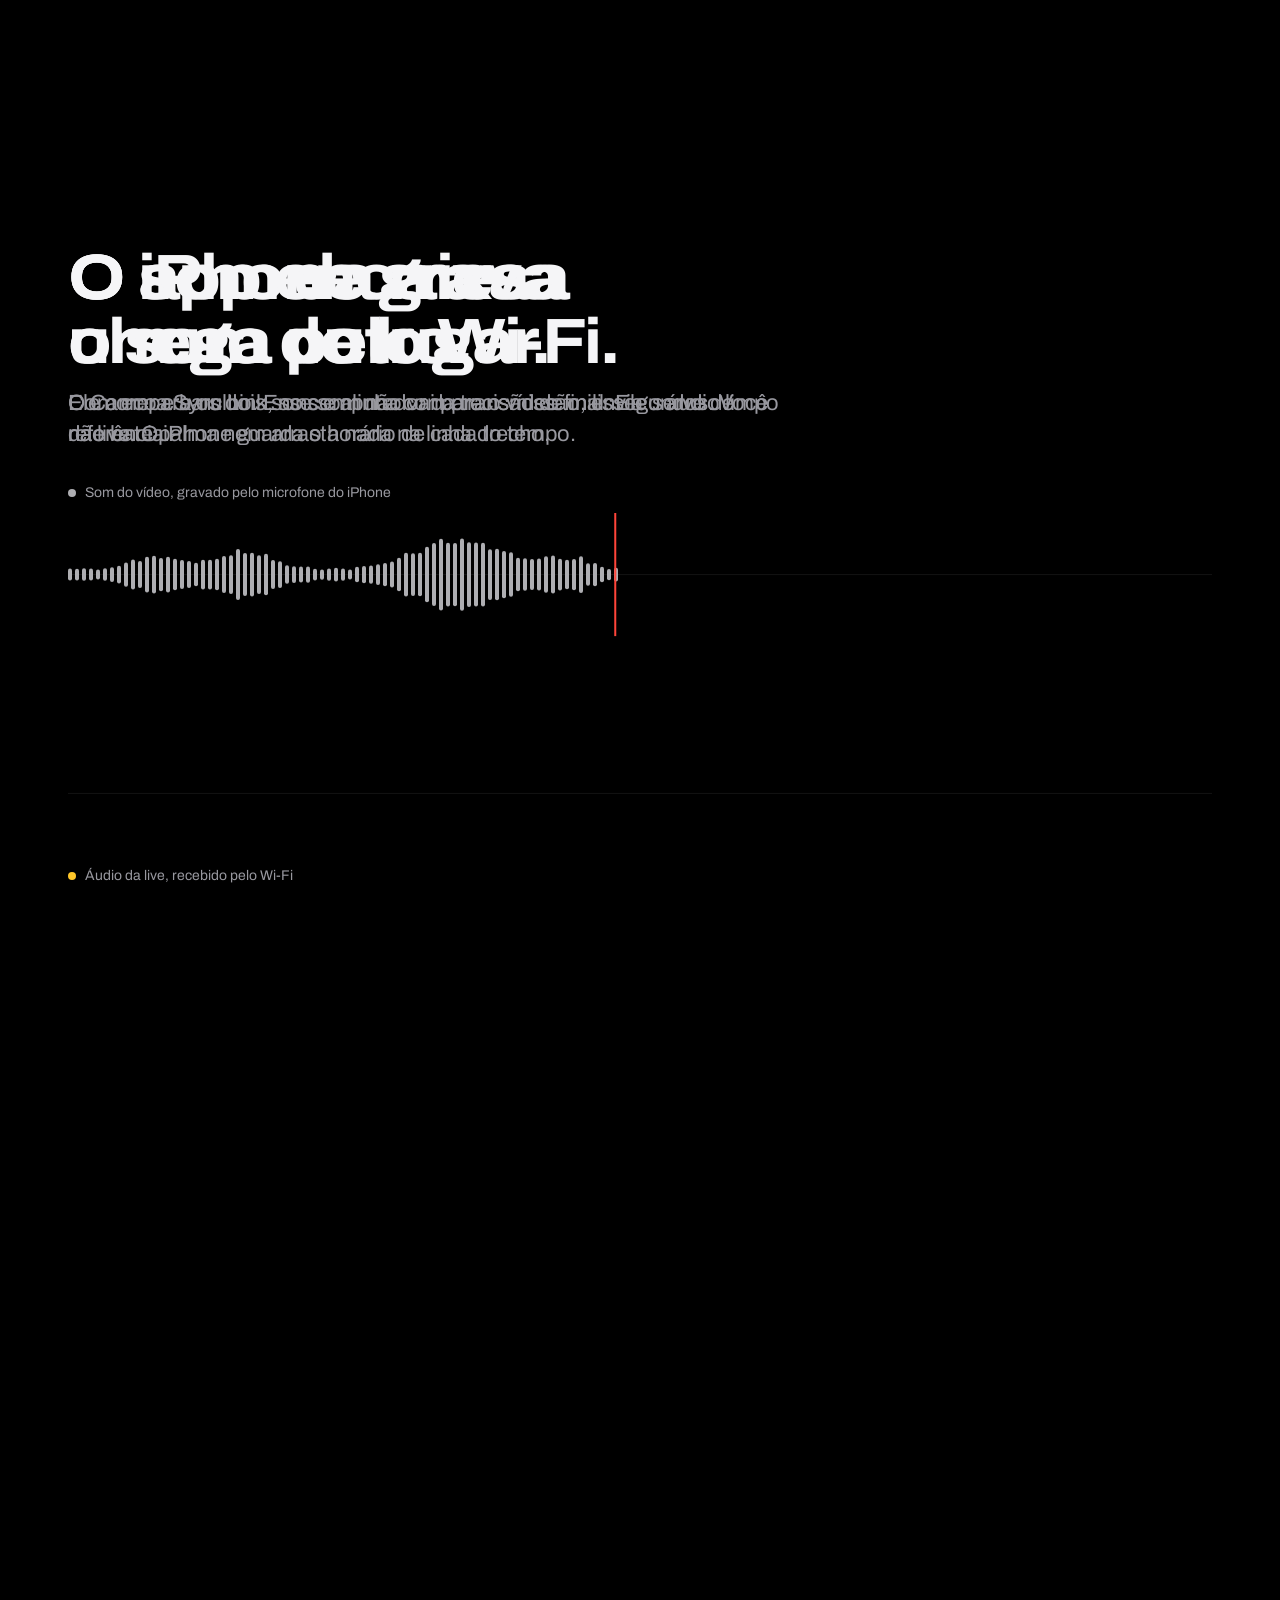
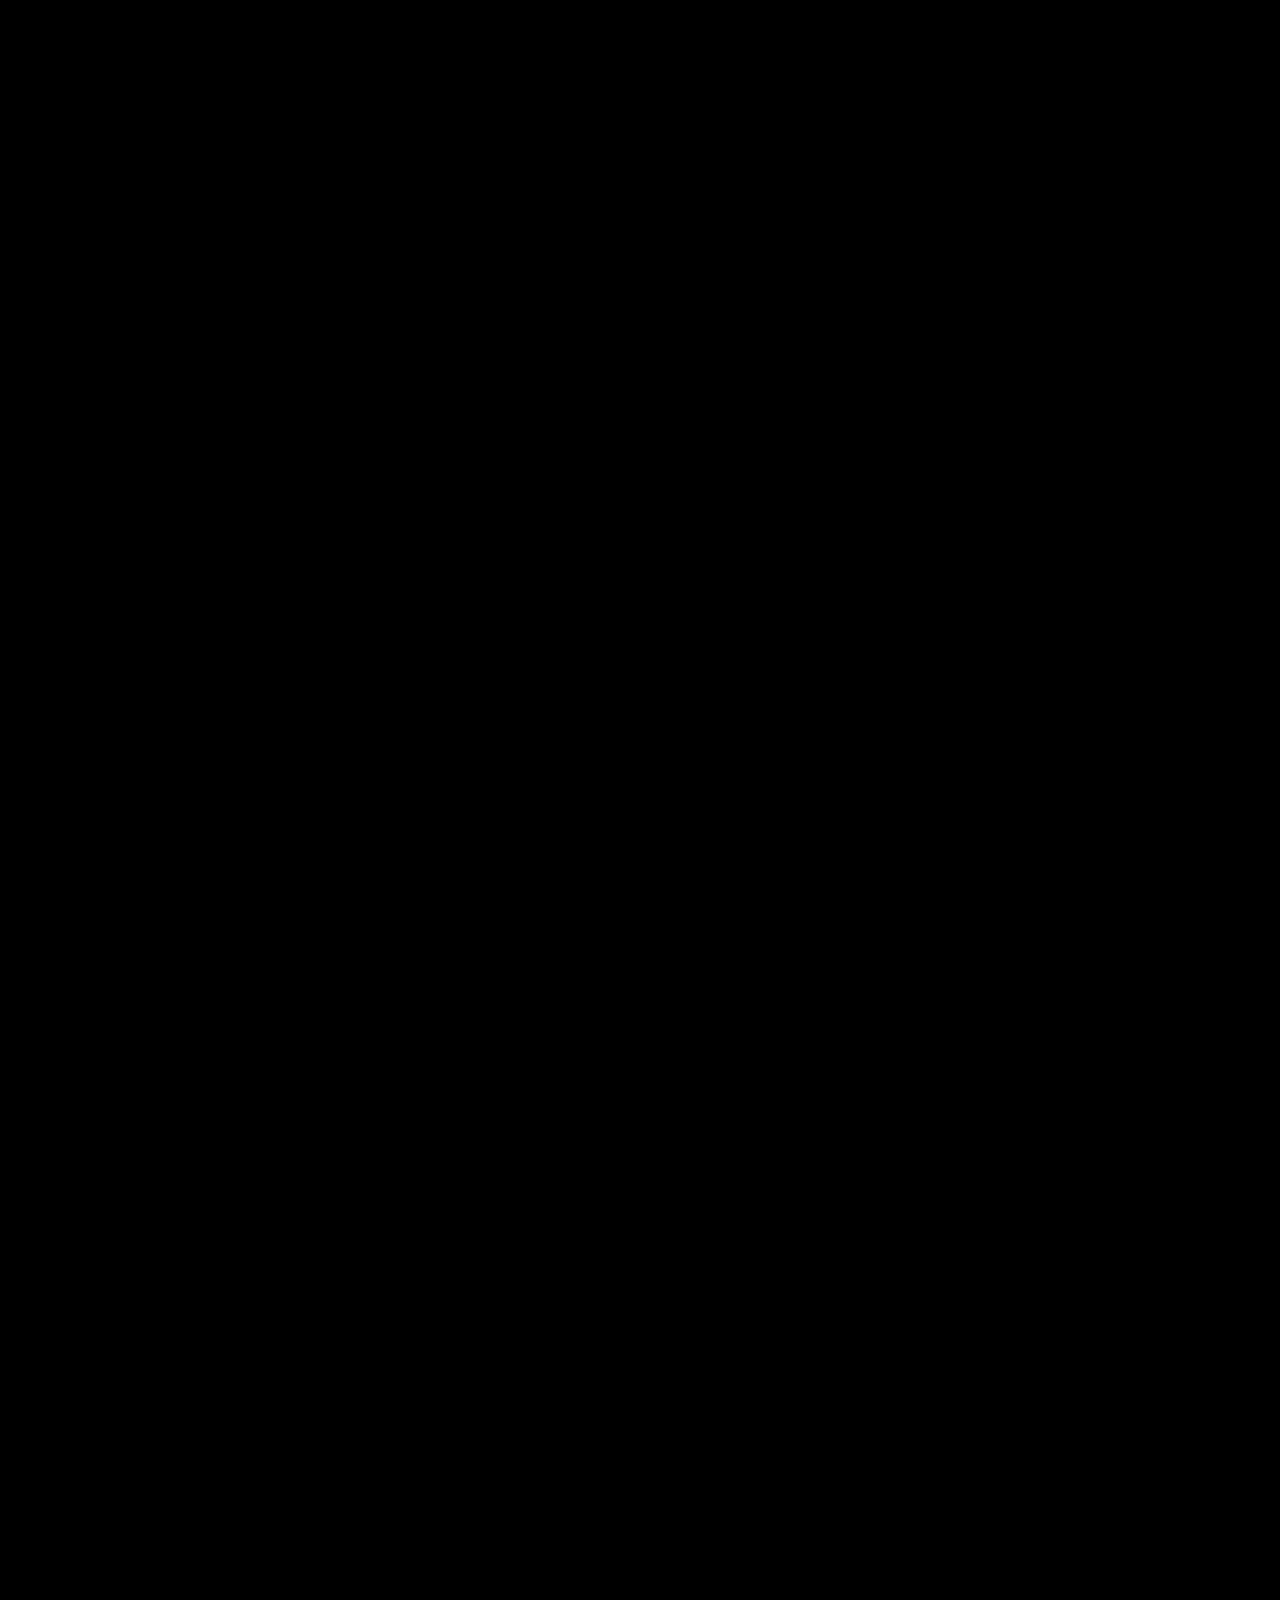
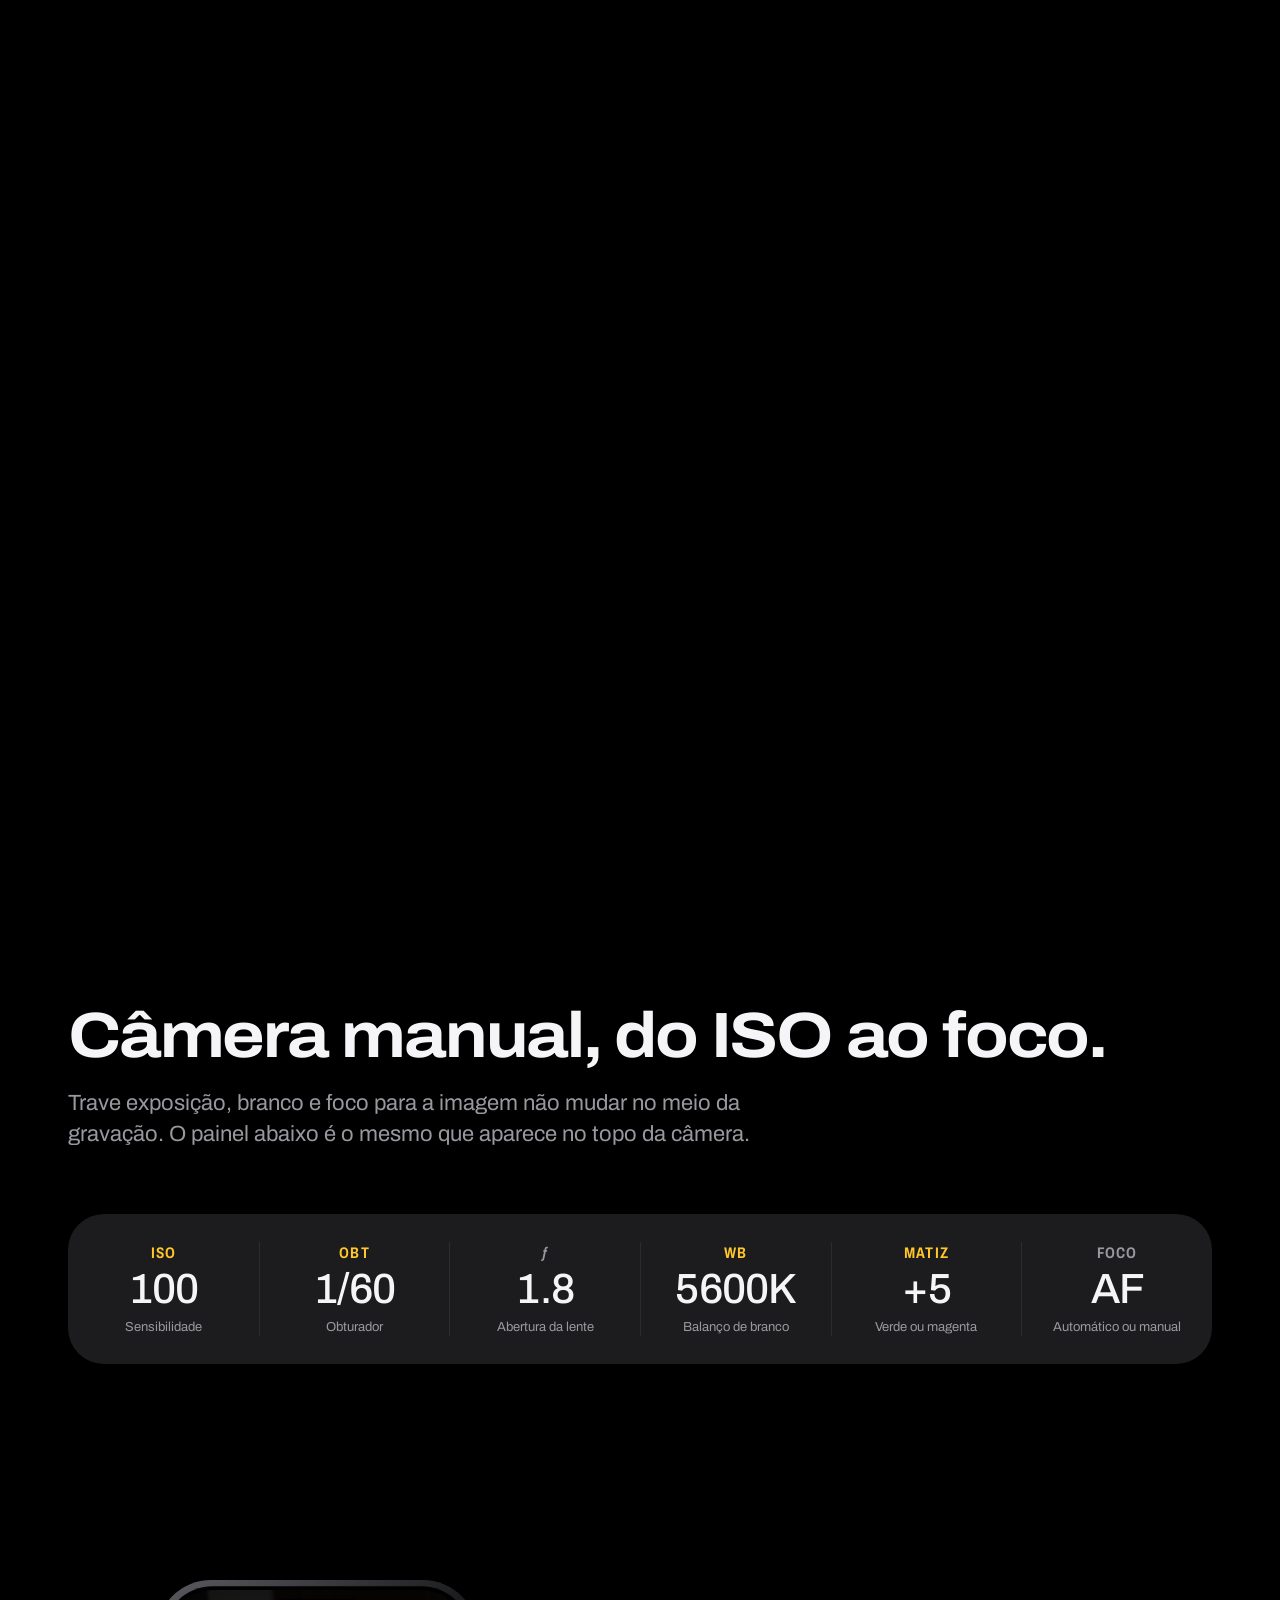
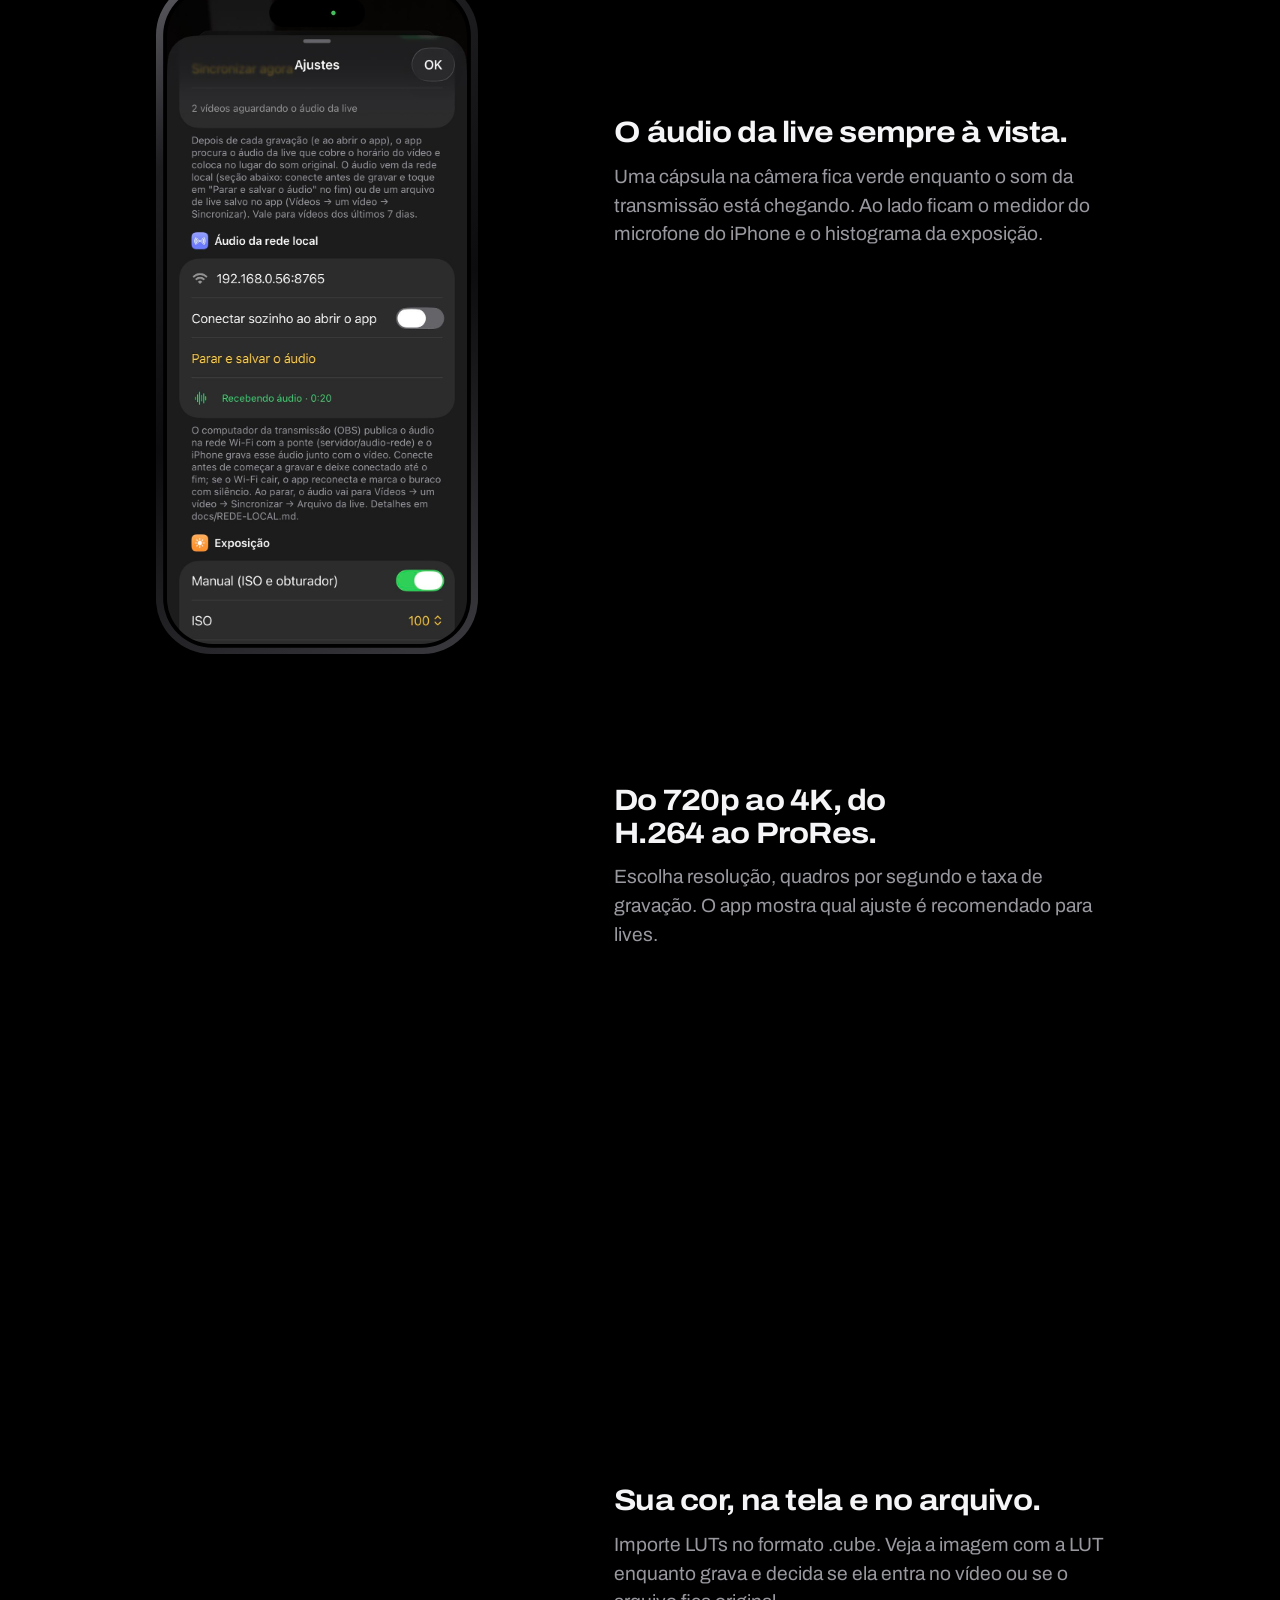
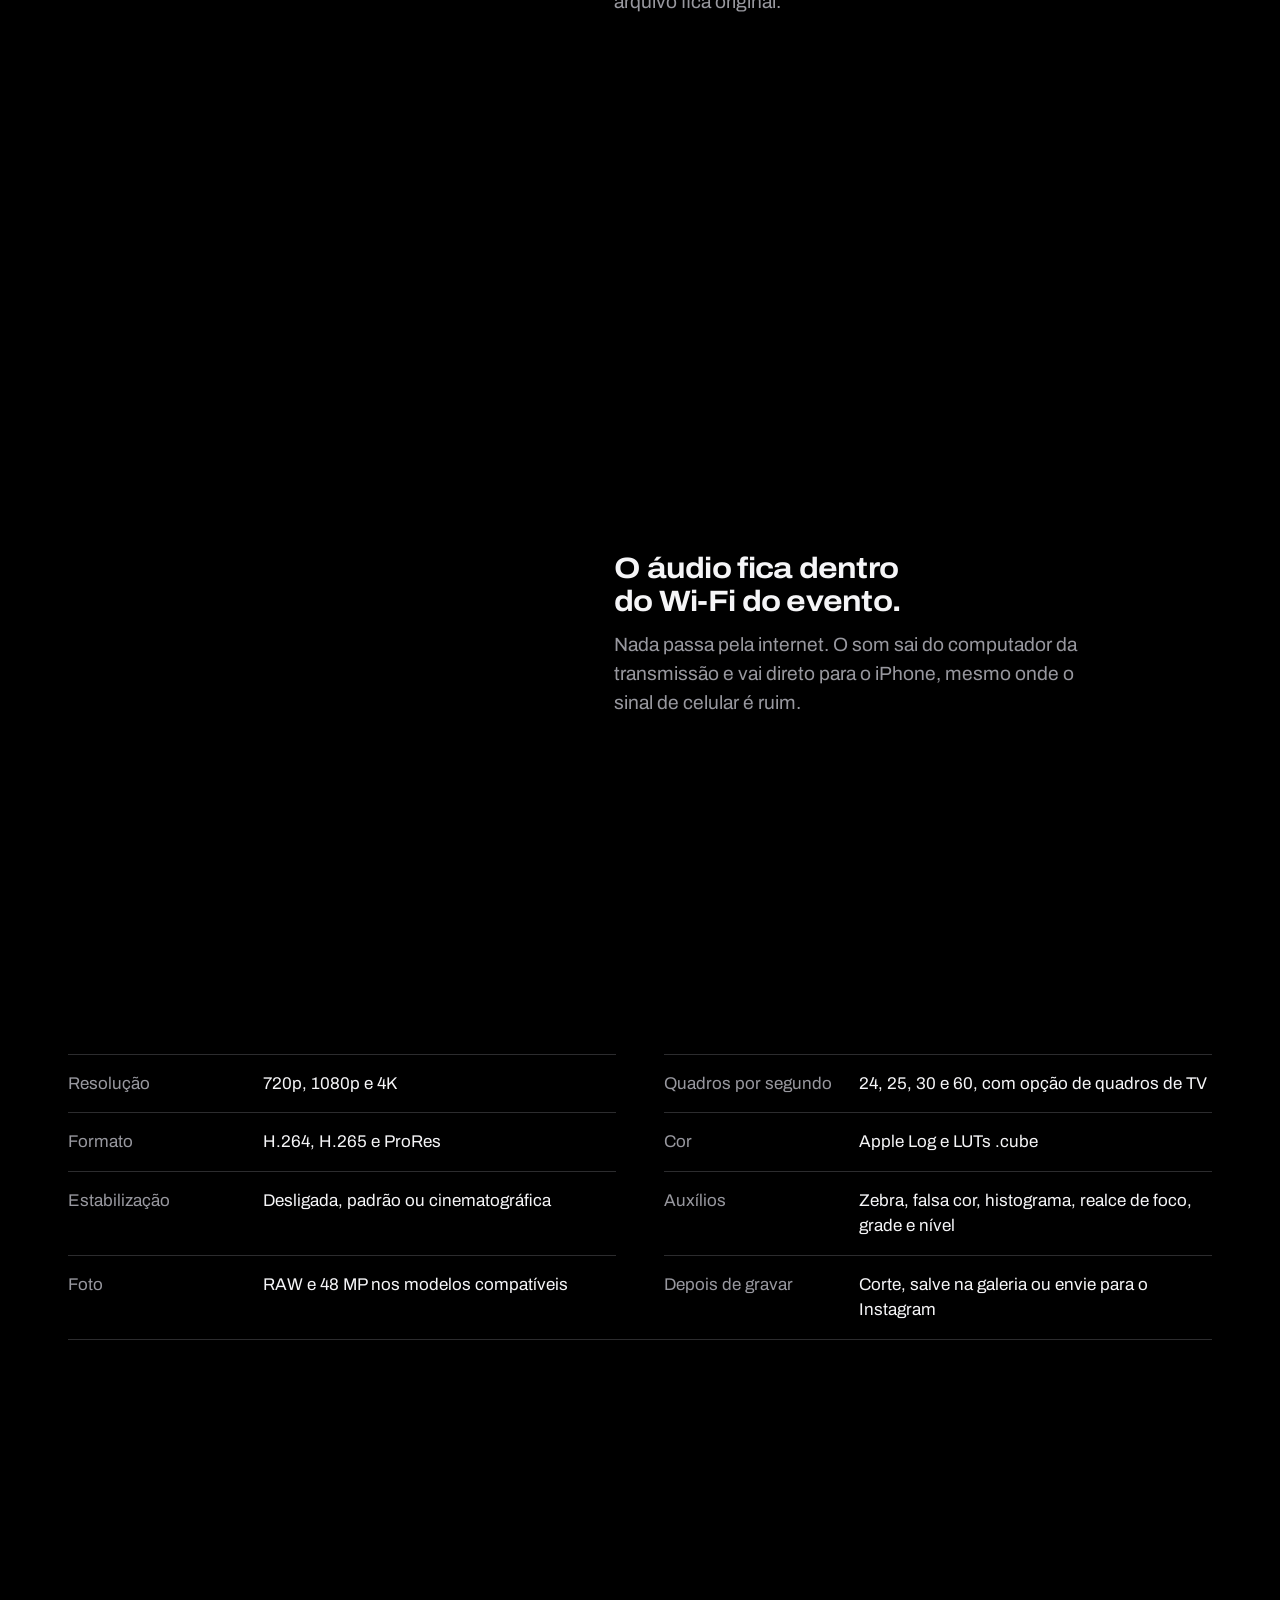
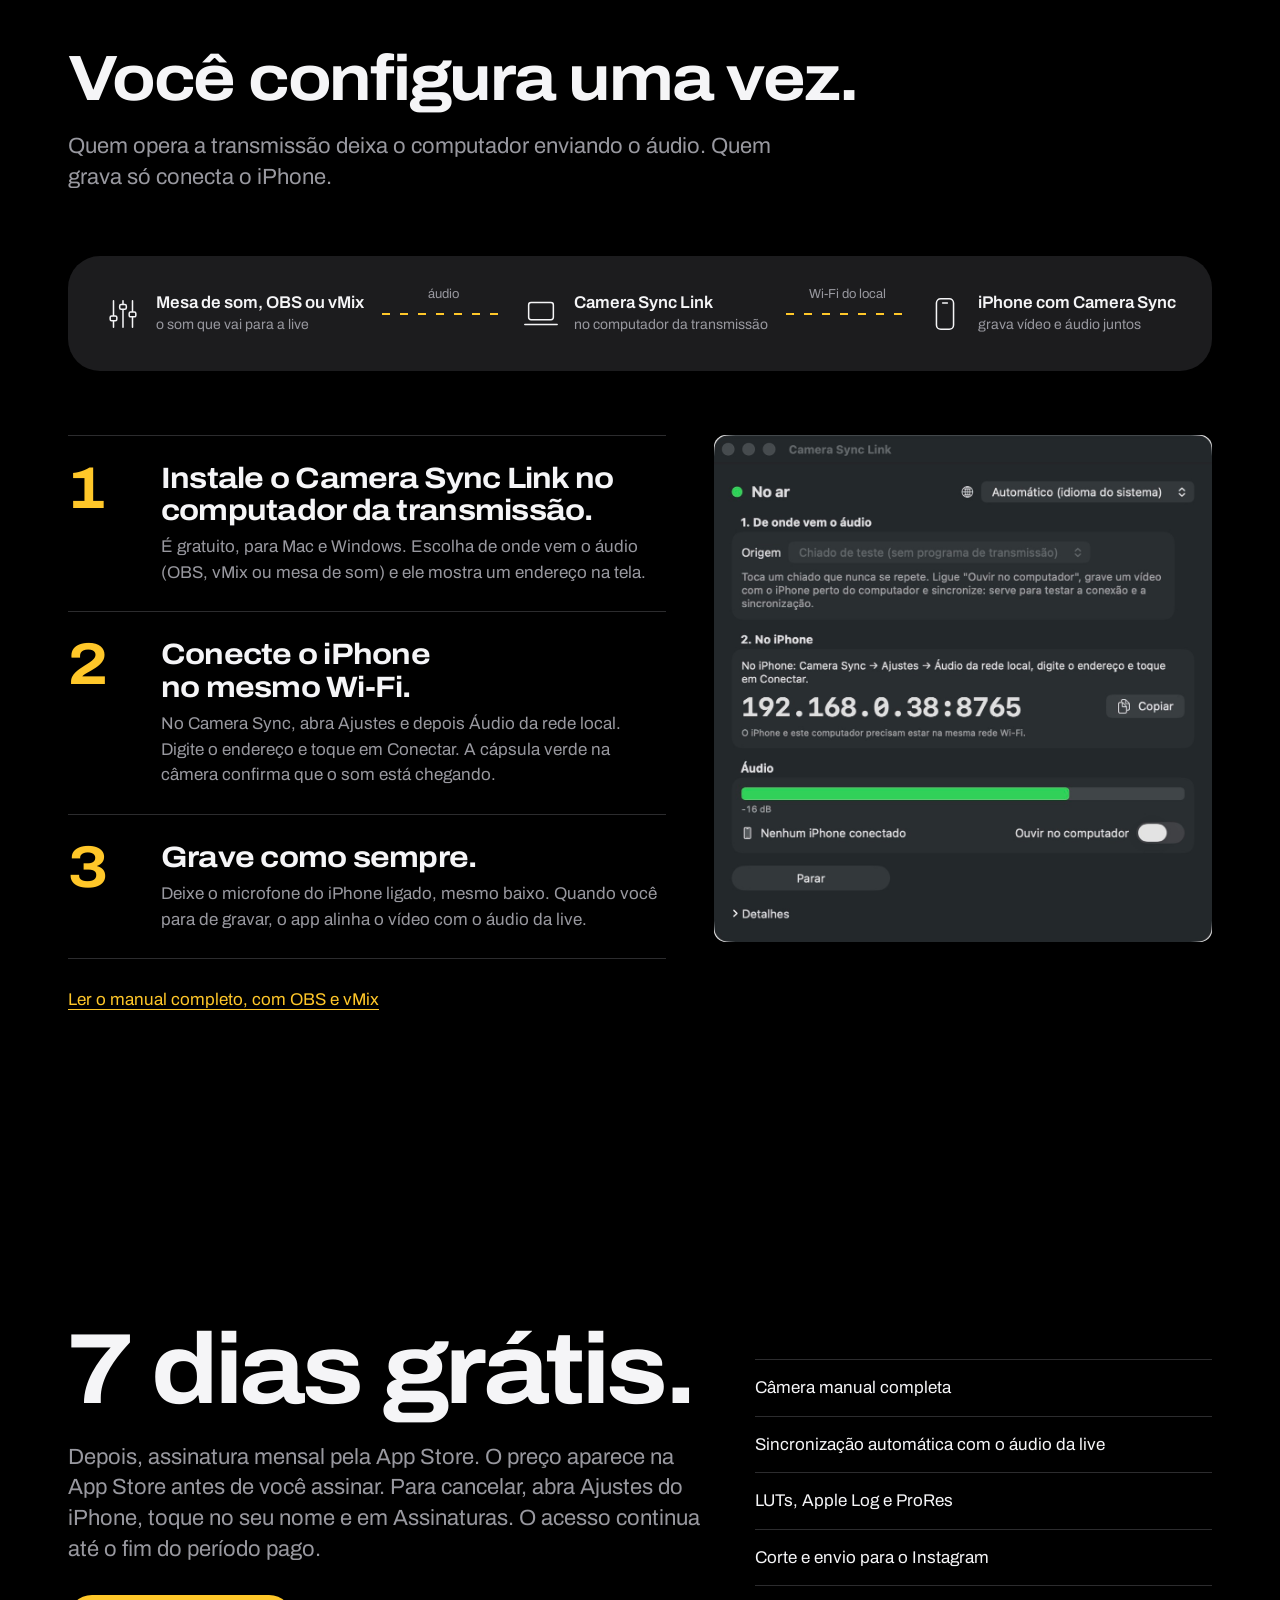
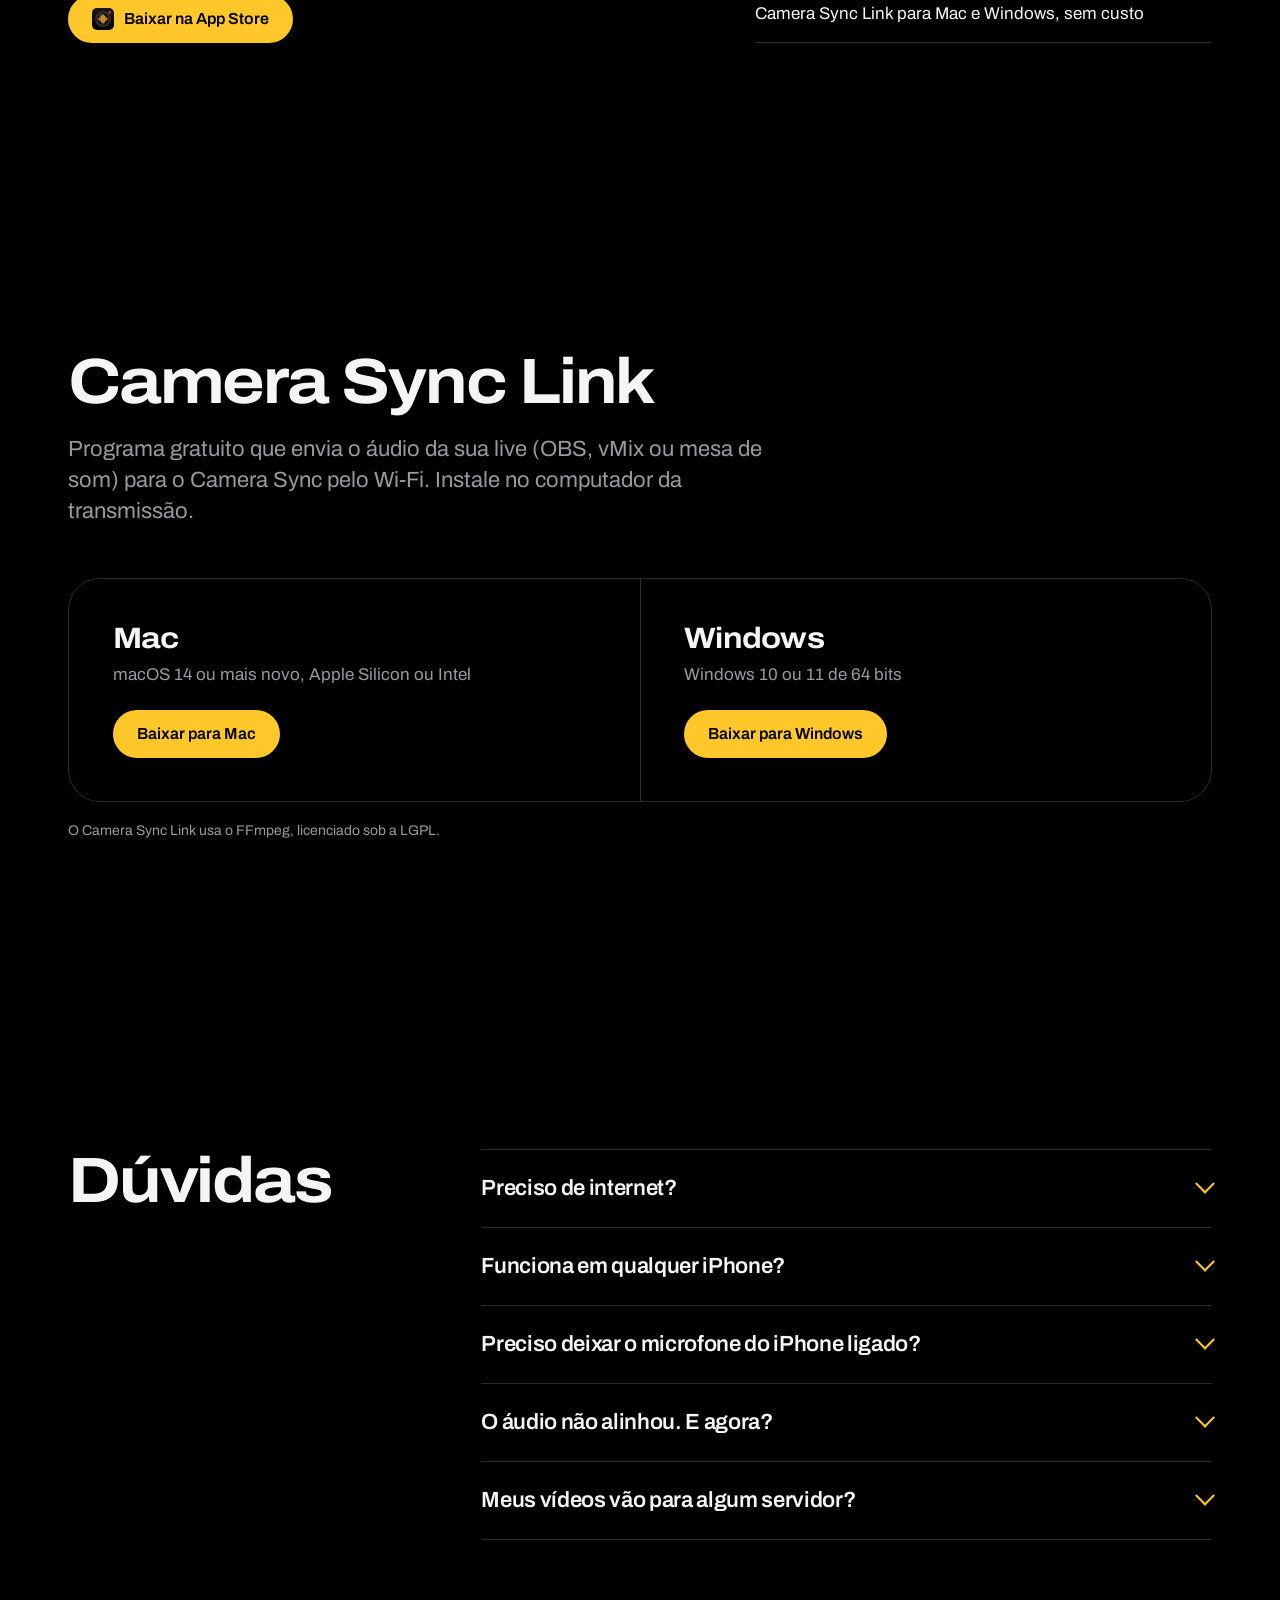
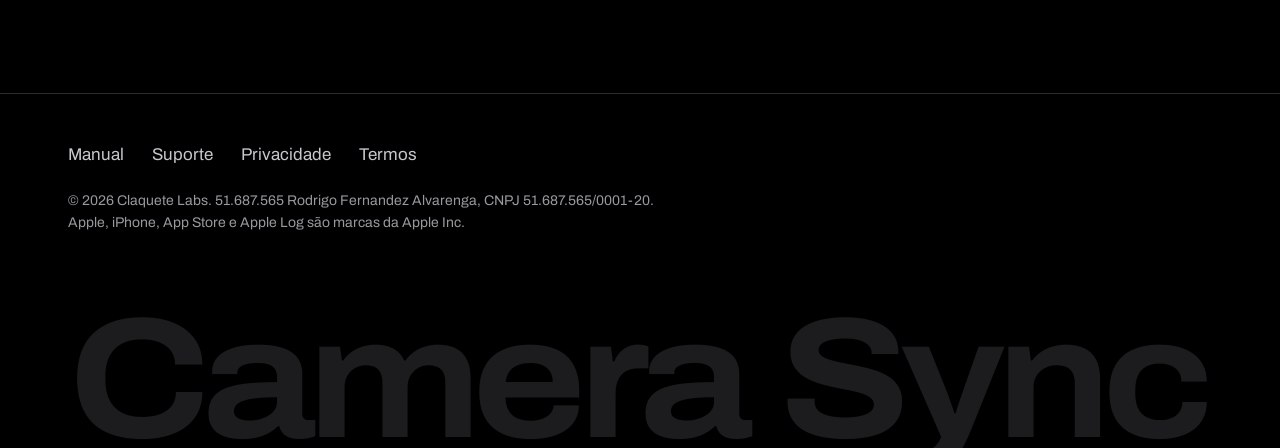
==== commit f4e03253: "Remove print com as LUTs FJR e liga o botao da App Store Co-Authored-By: Claude Sonnet 5.5 <noreply@" ====
--- a/index.html
+++ b/index.html
@@ -435,7 +435,7 @@
 <script>
 (()=>{
   /* Quando o app for aprovado, cole o link da App Store entre as aspas. Os botões mudam sozinhos. */
-  const APP_STORE_URL='';
+  const APP_STORE_URL='https://apps.apple.com/br/app/camera-sync/id6834286506';
 
   const $=(s,r=document)=>r.querySelector(s), $$=(s,r=document)=>[...r.querySelectorAll(s)];
   const calmo=matchMedia('(prefers-reduced-motion: reduce)').matches;
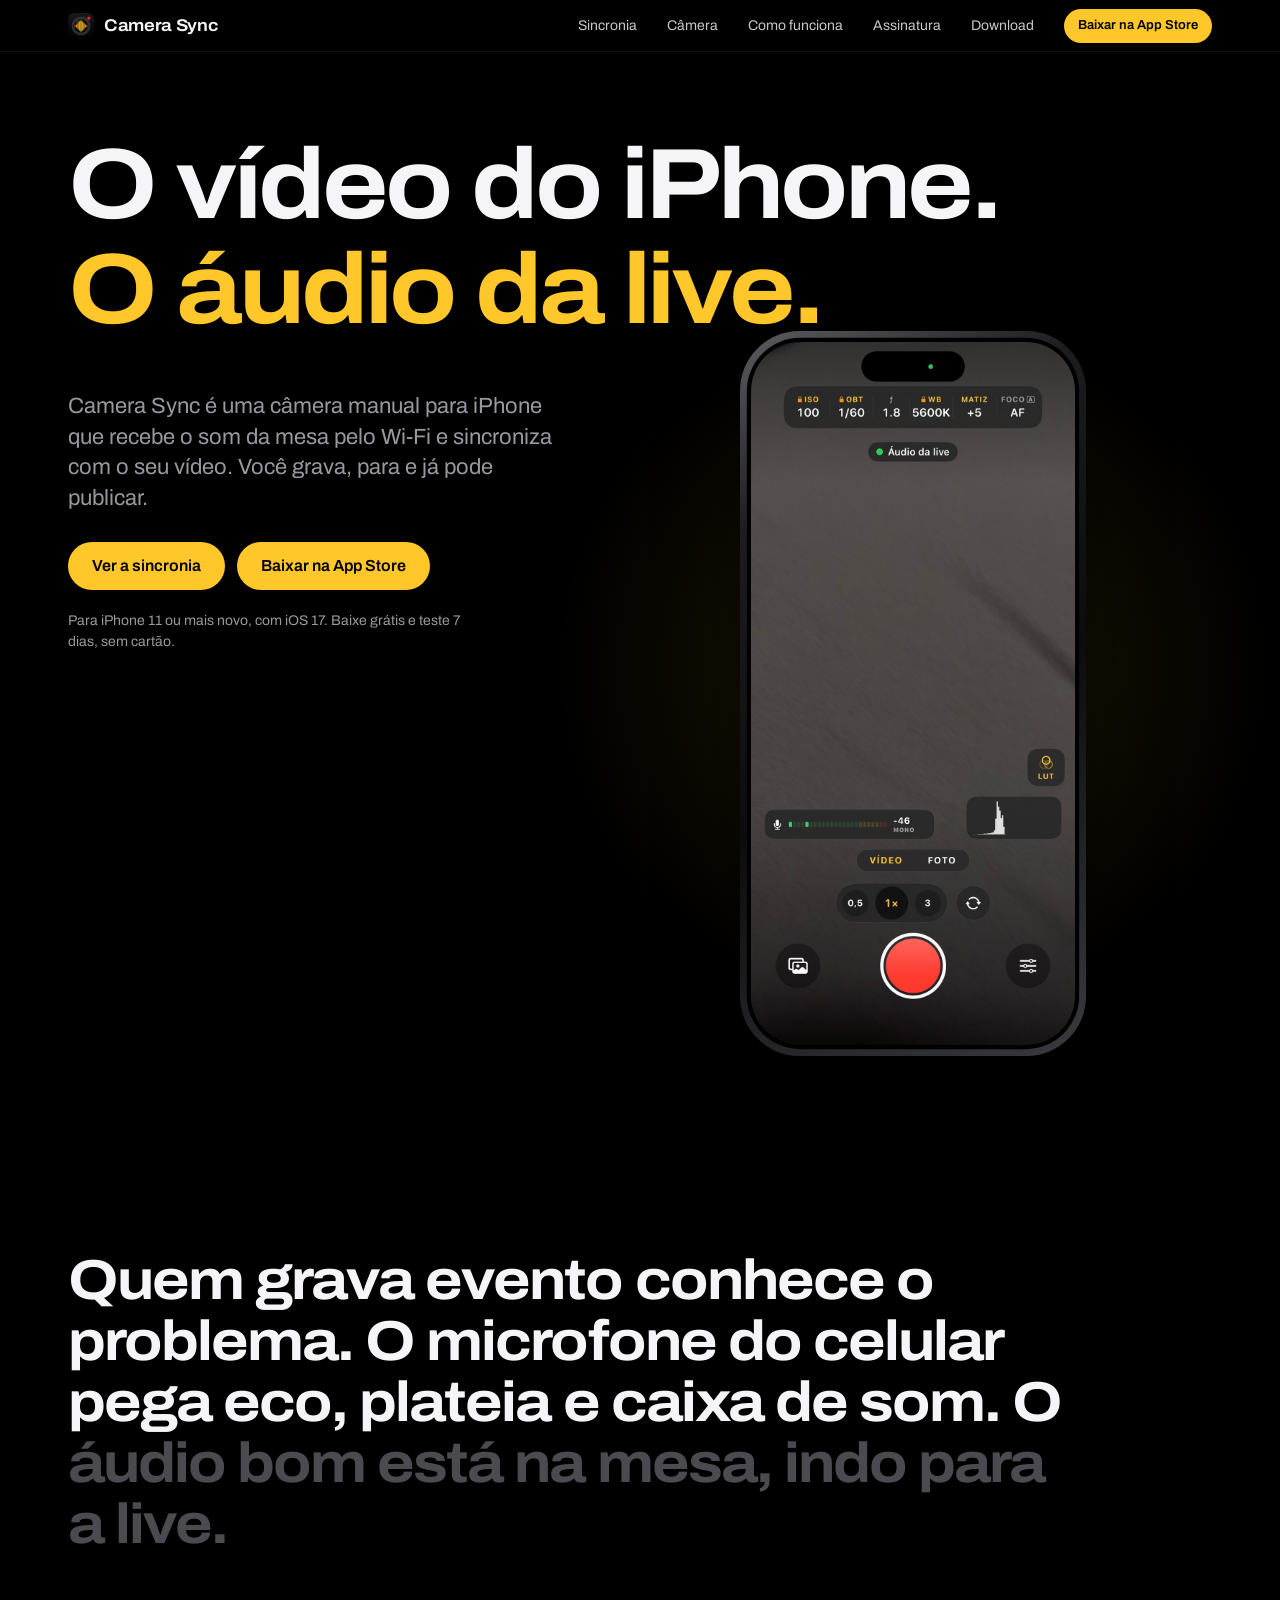
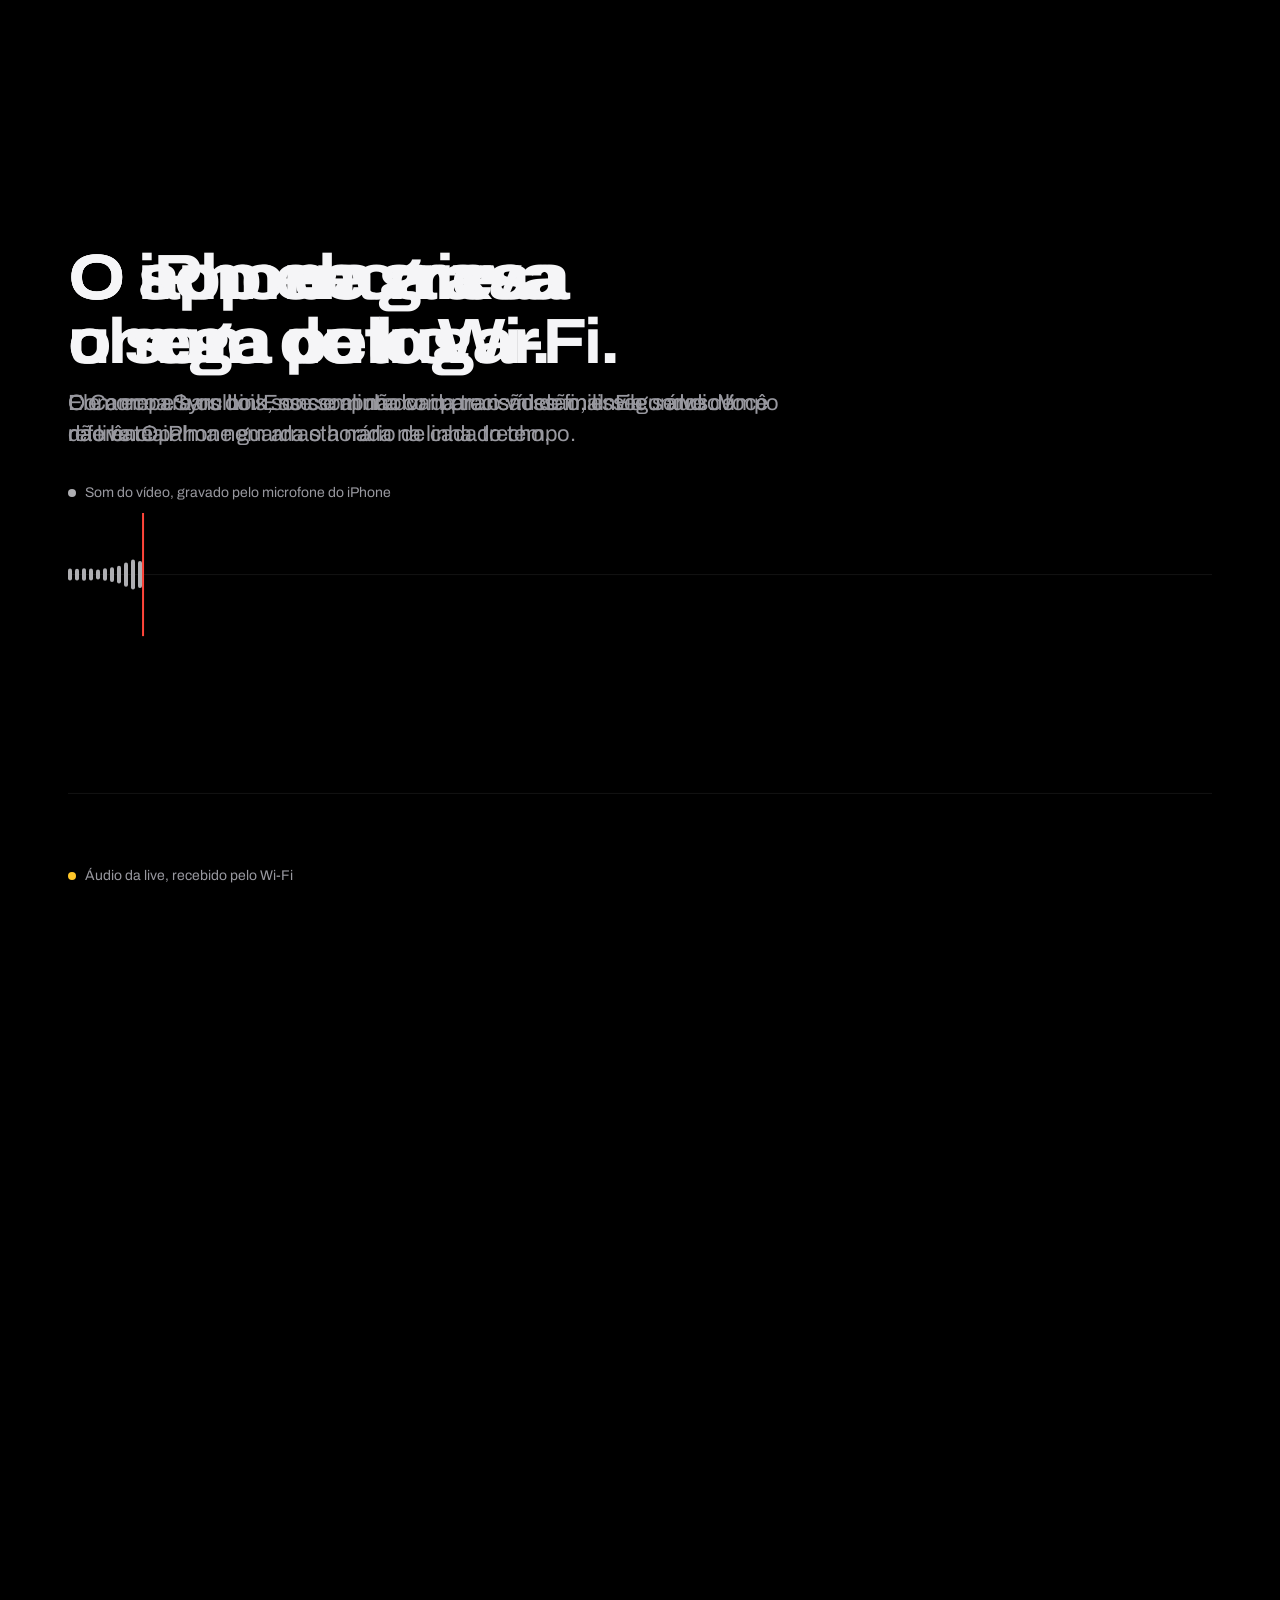
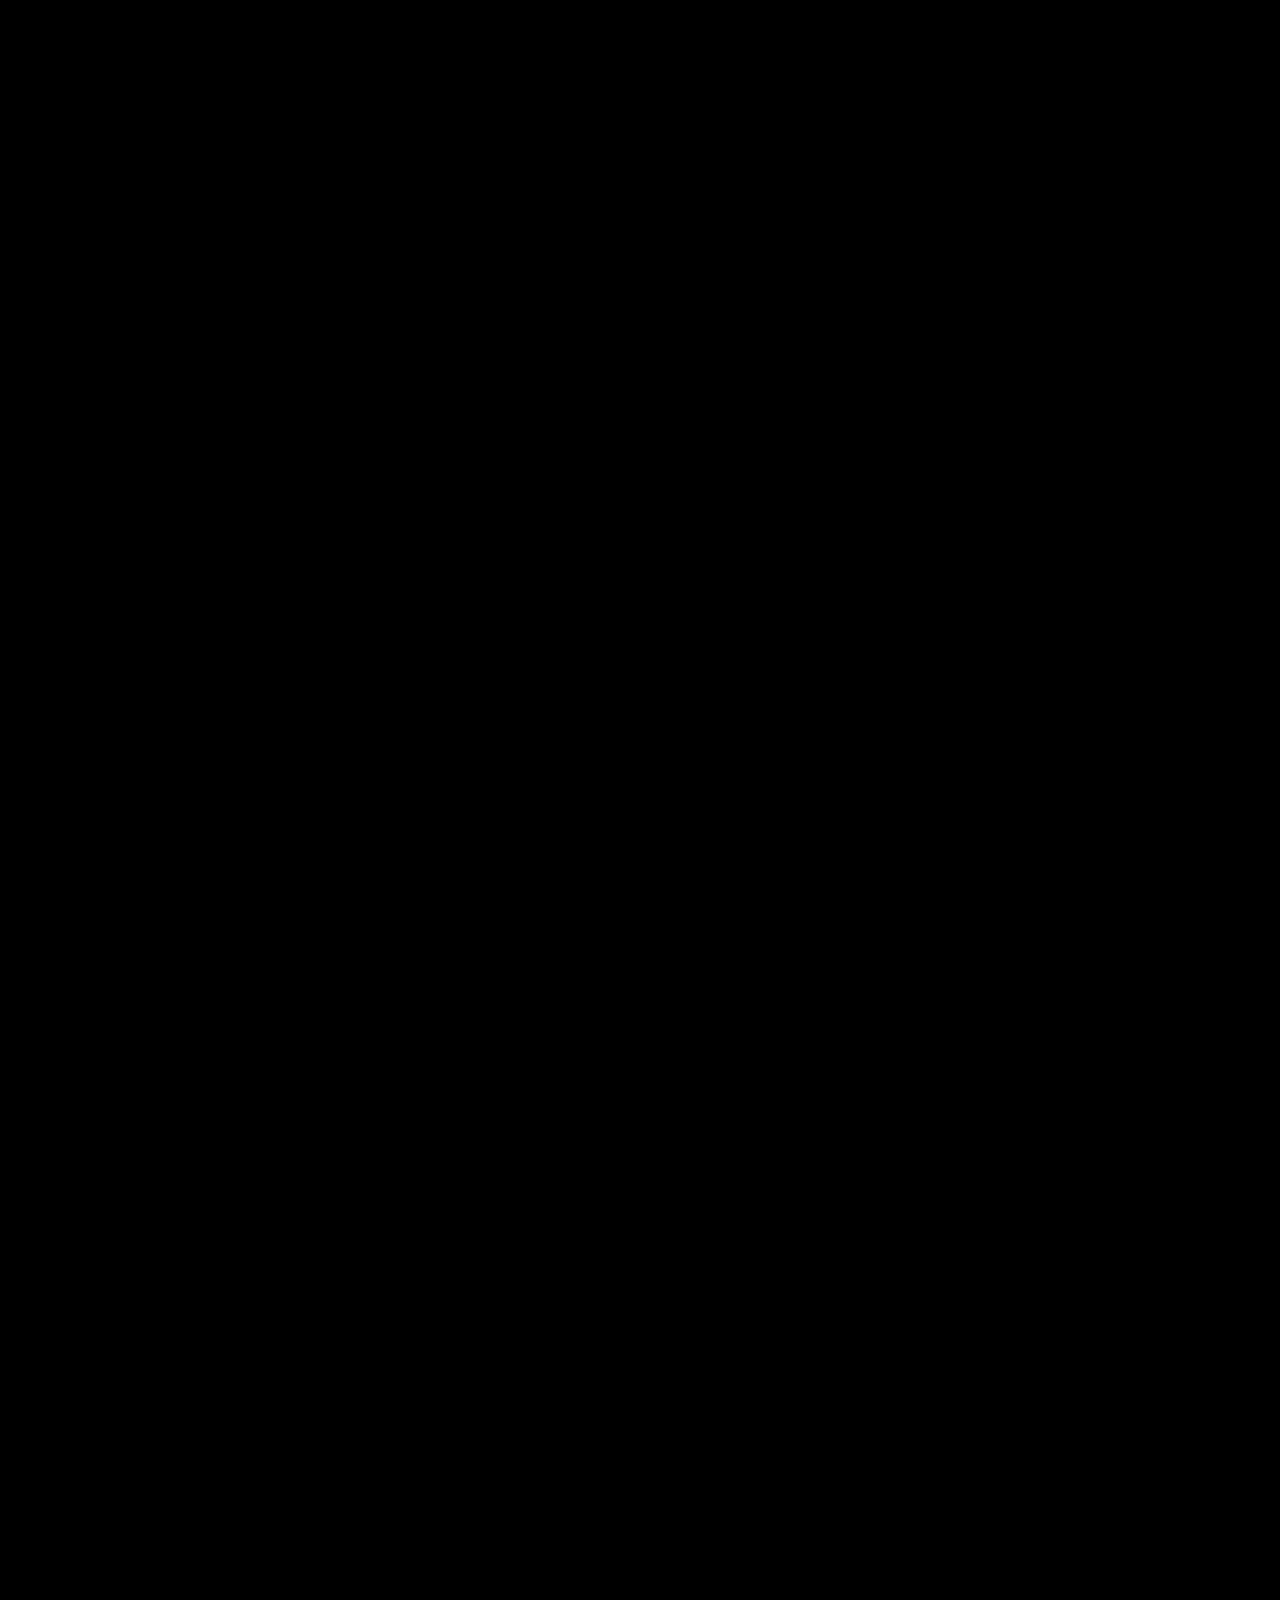
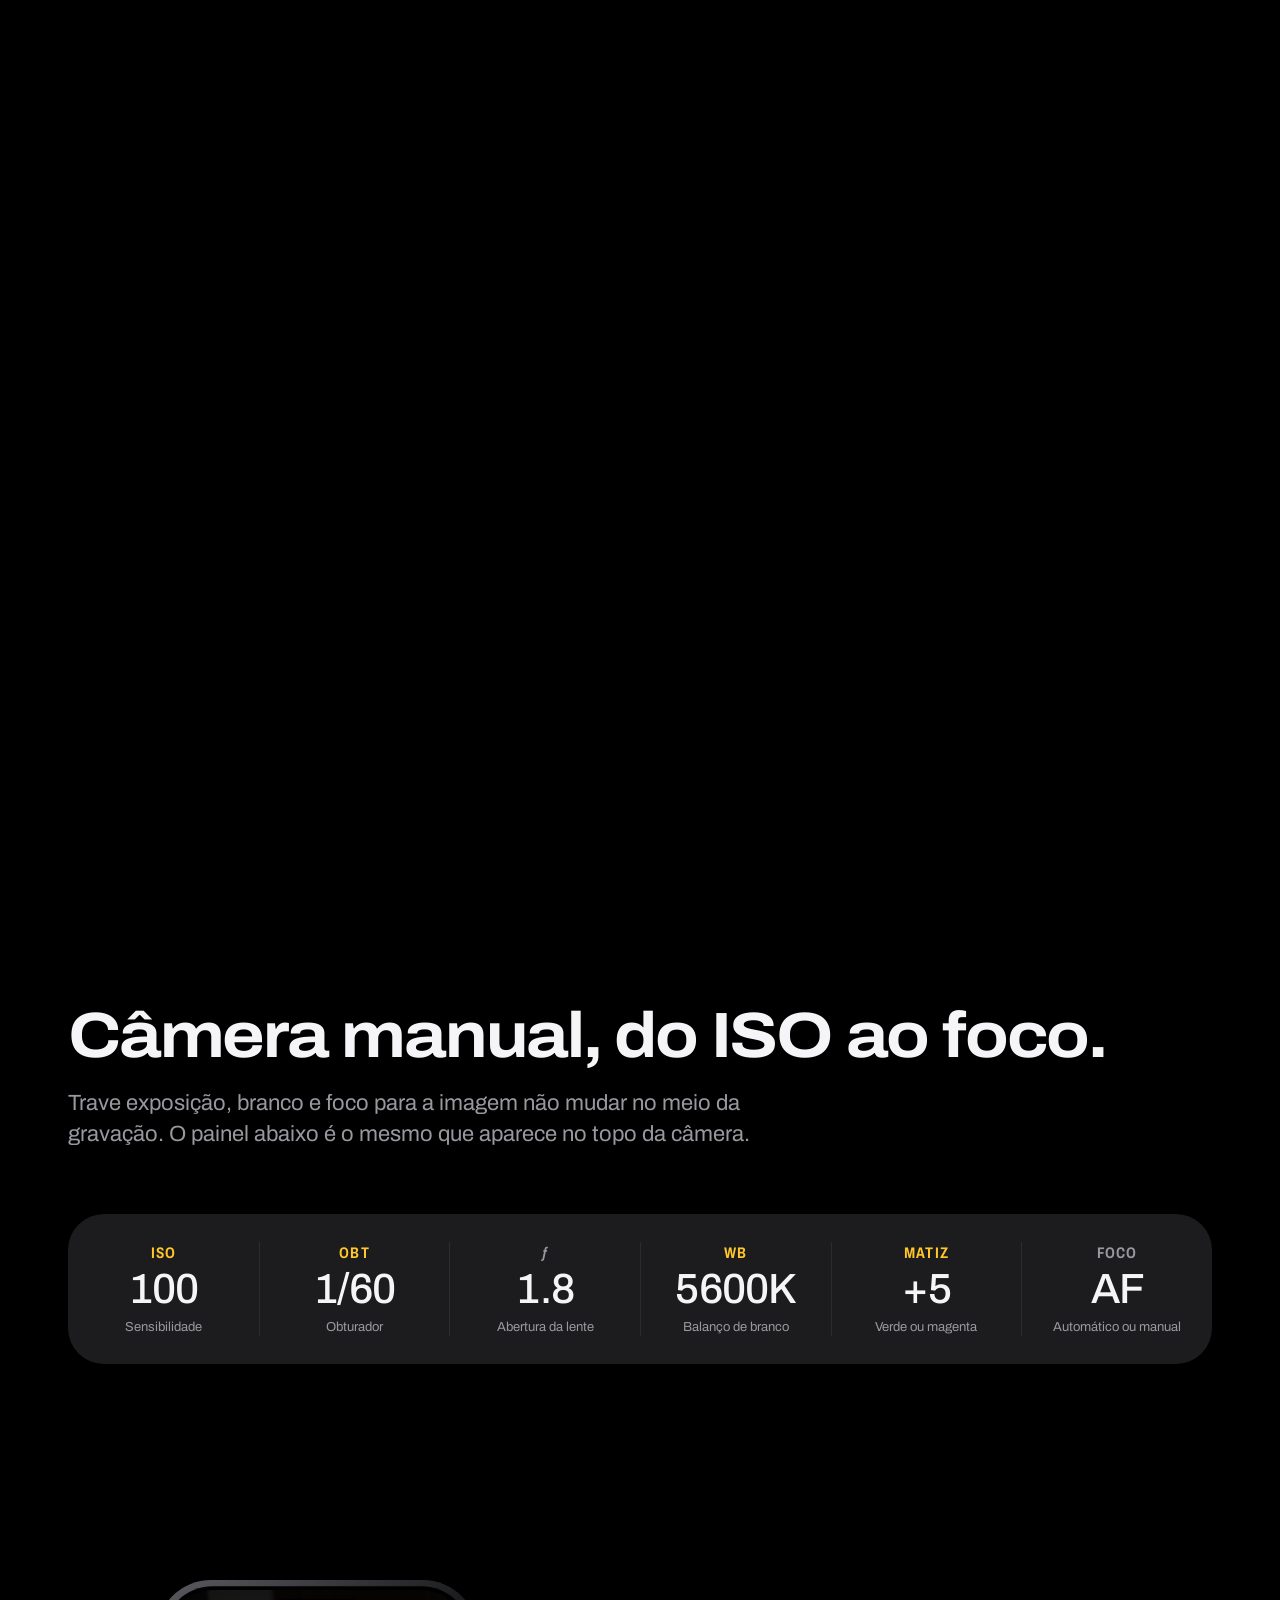
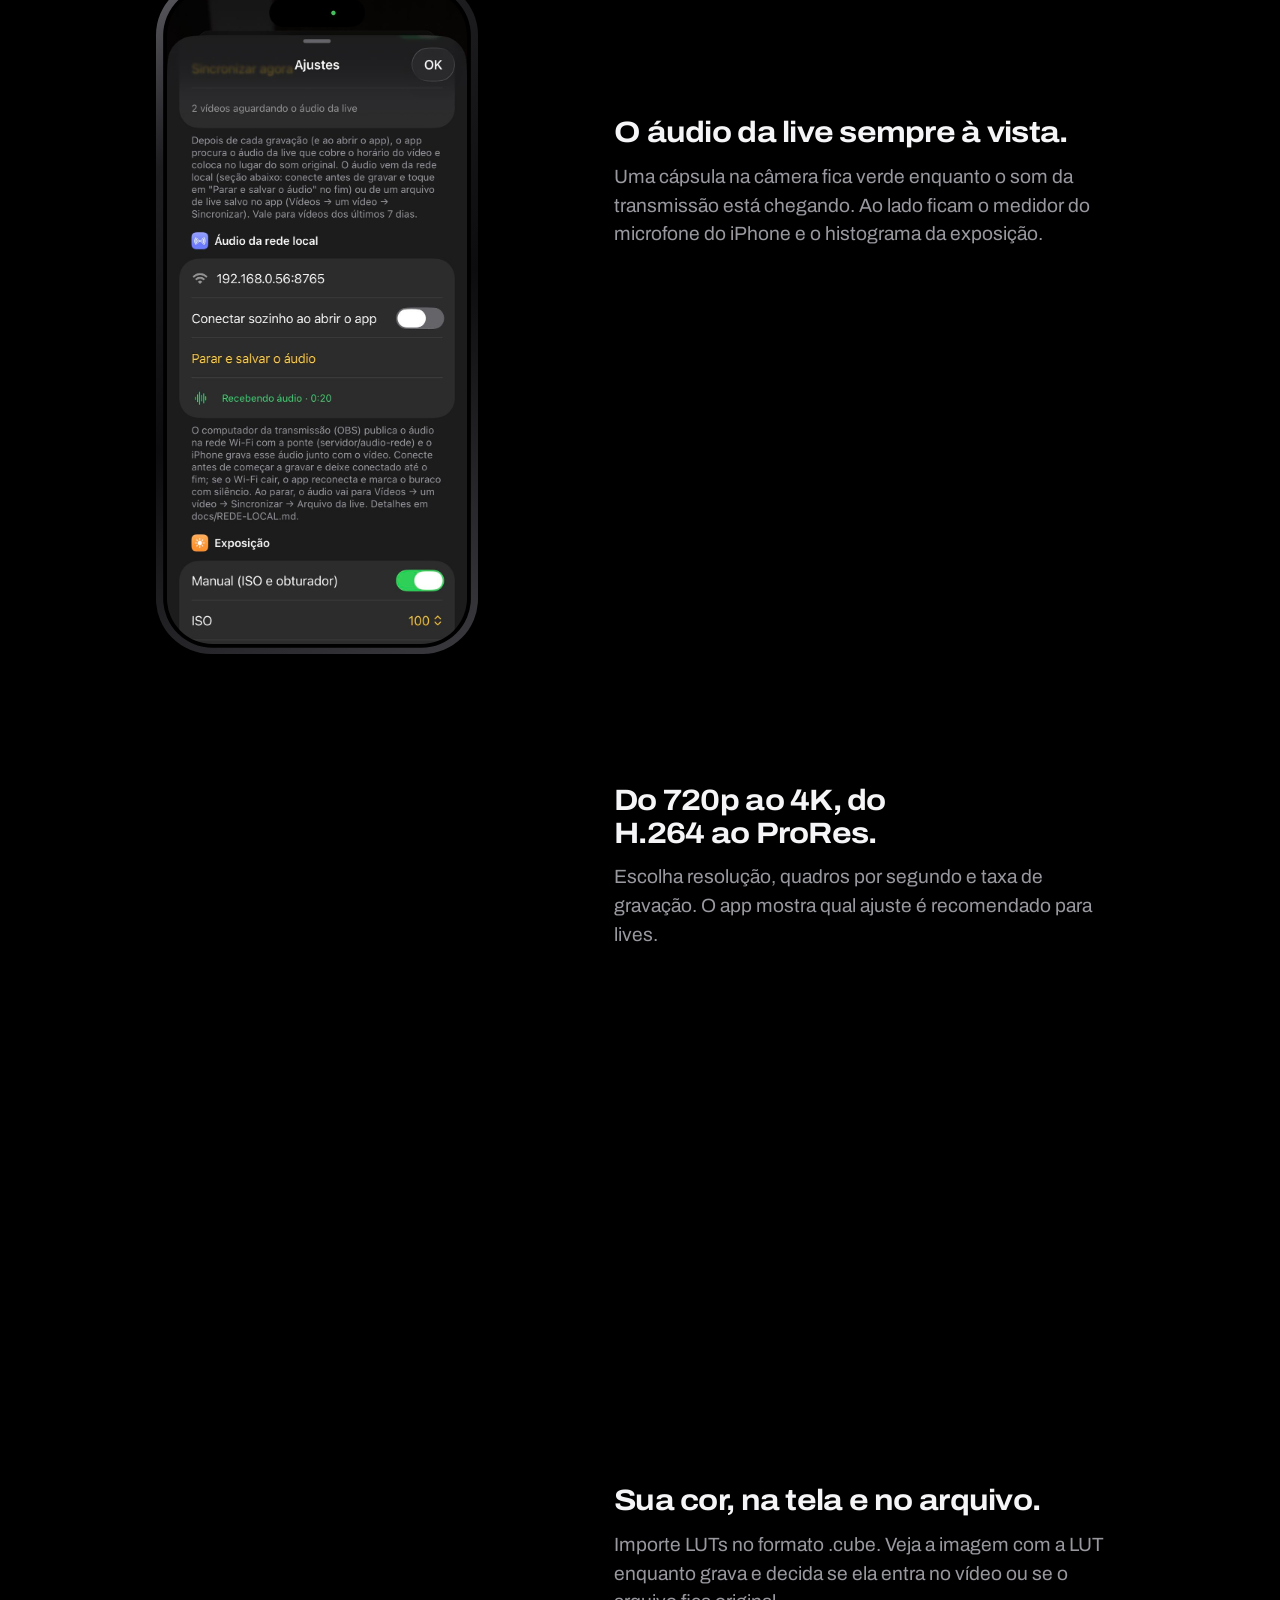
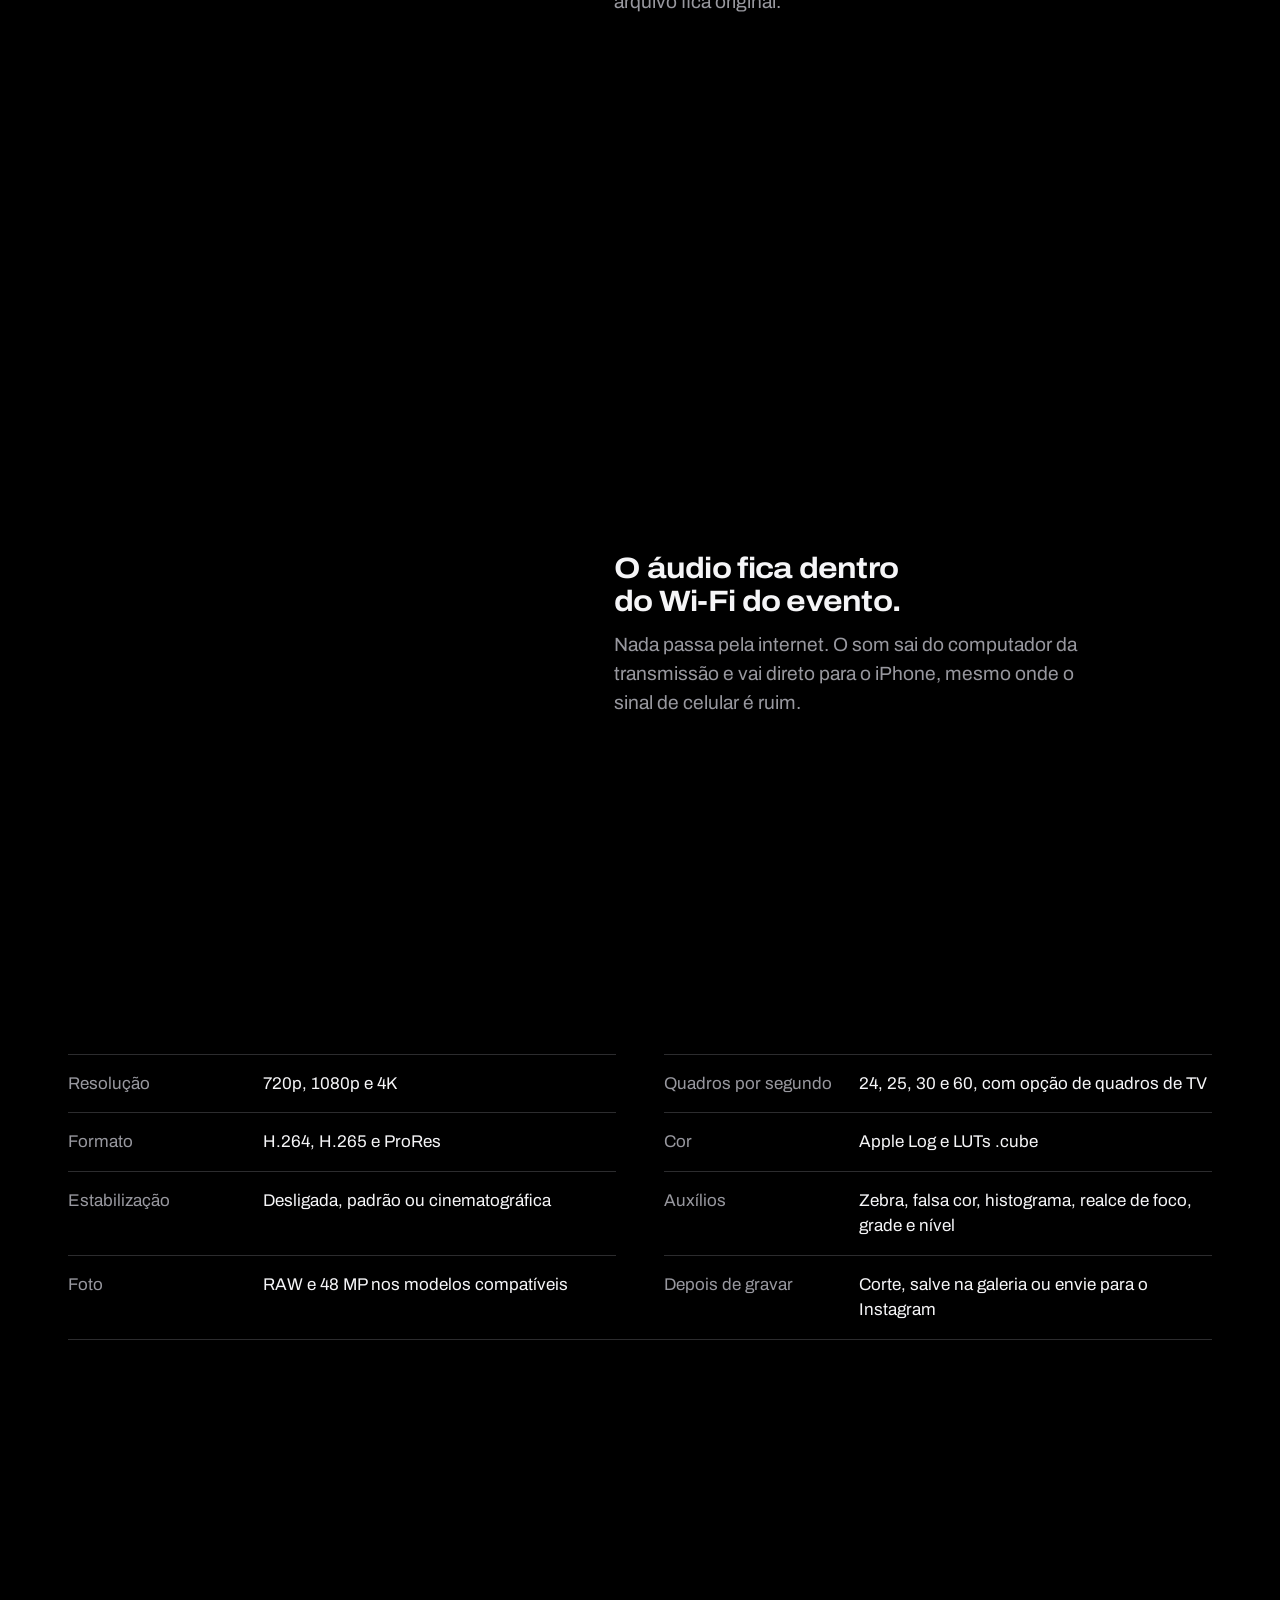
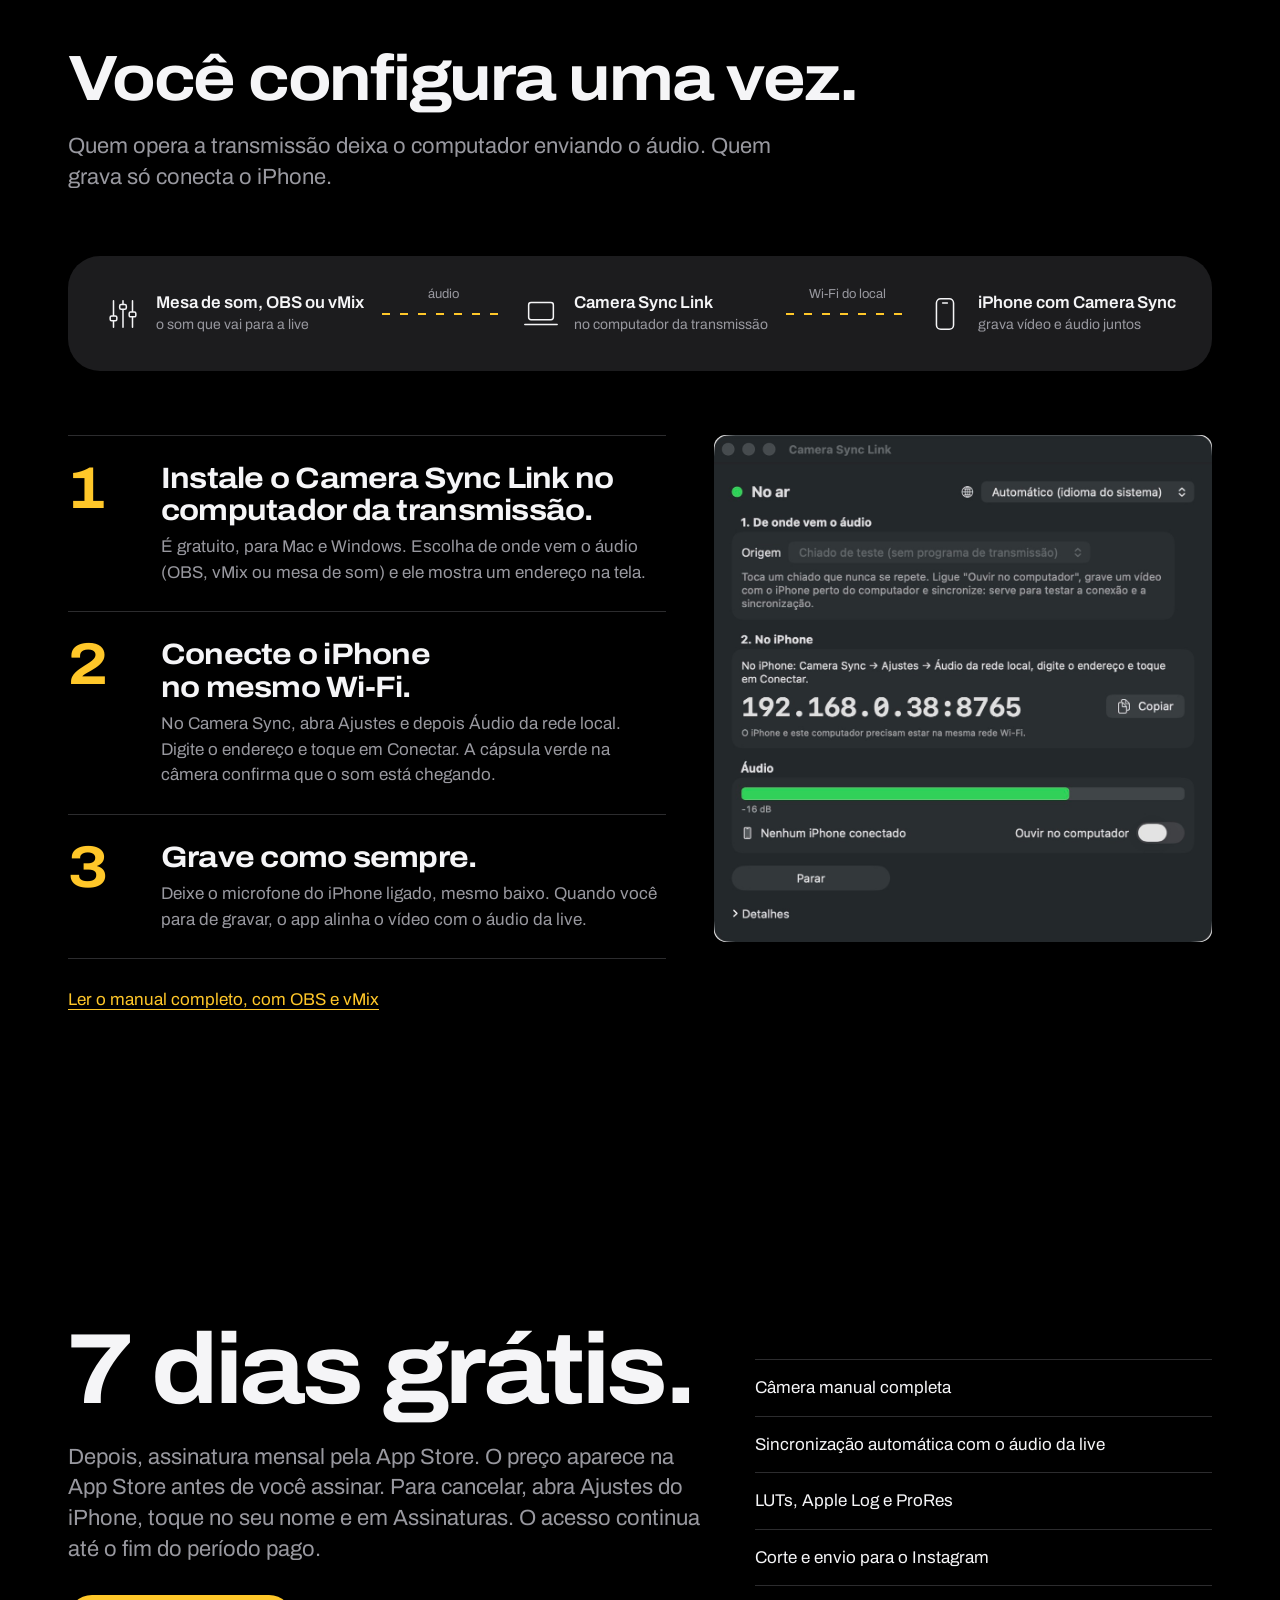
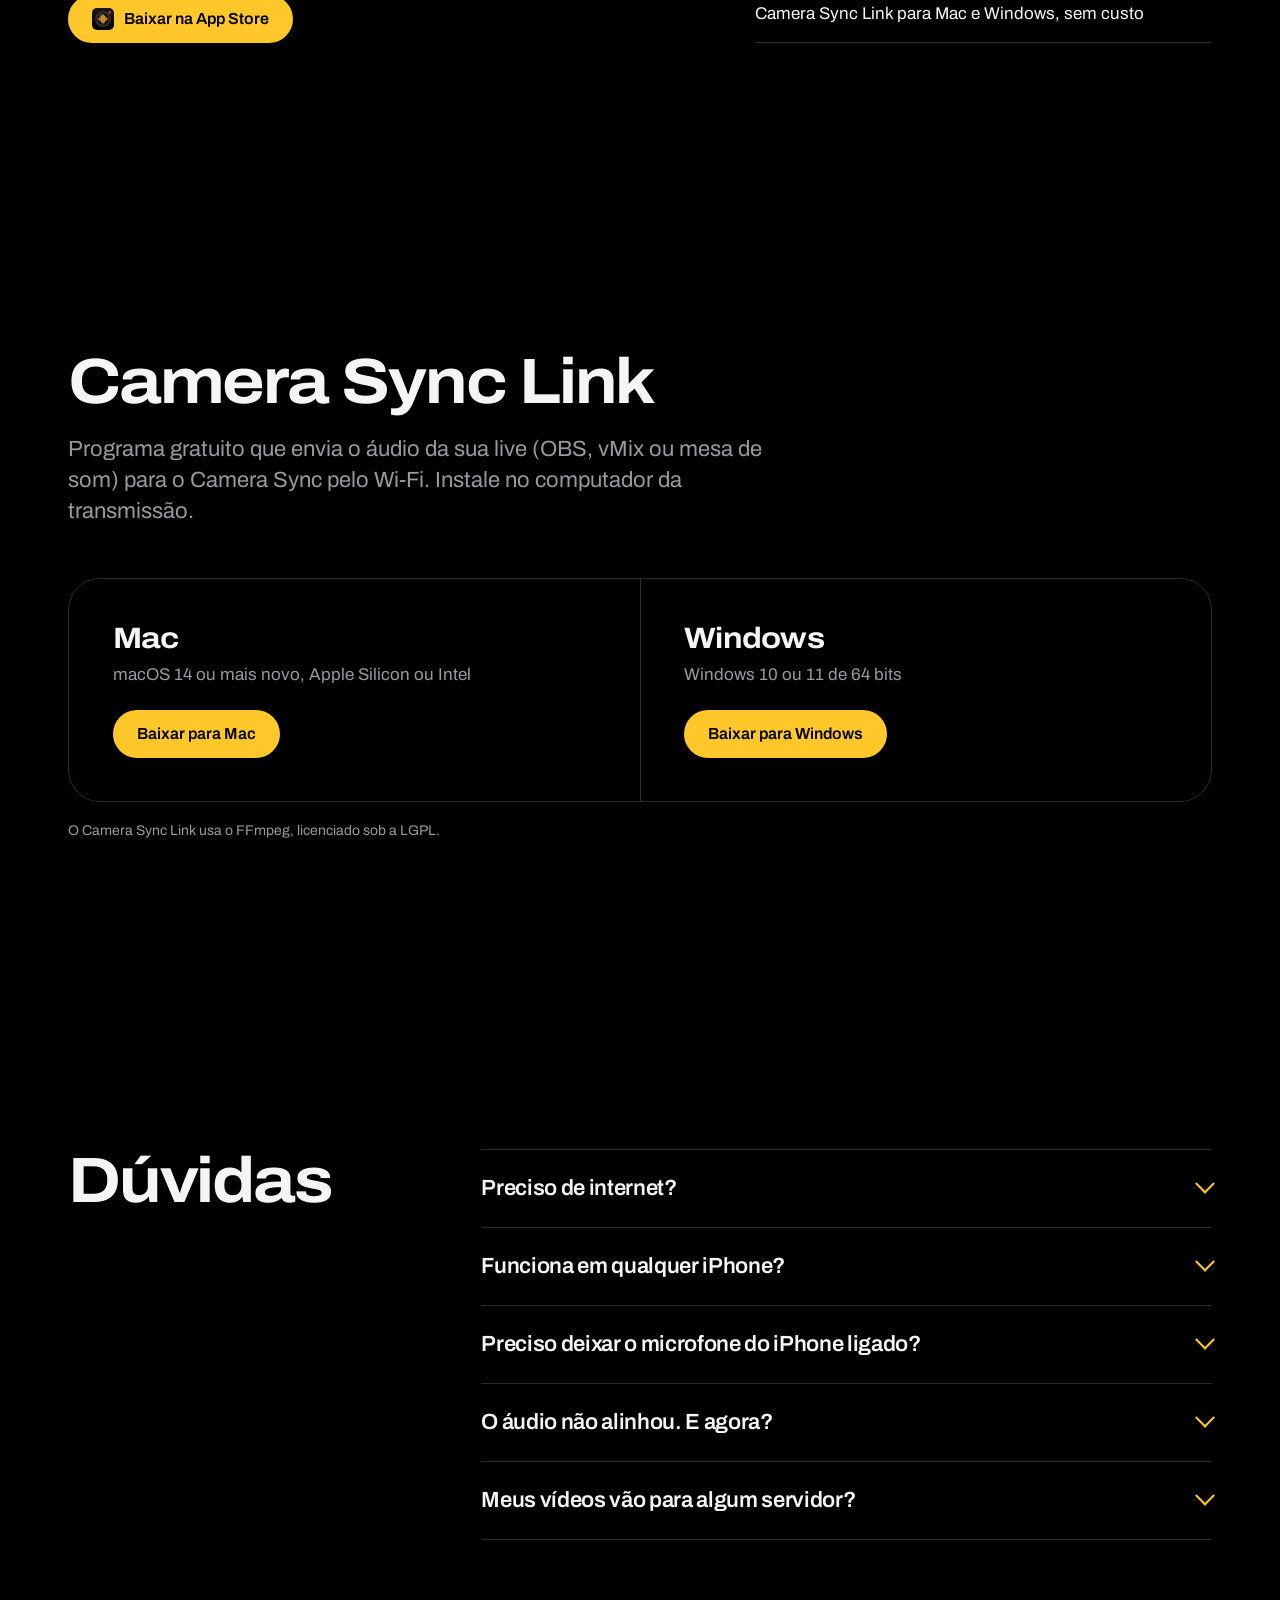
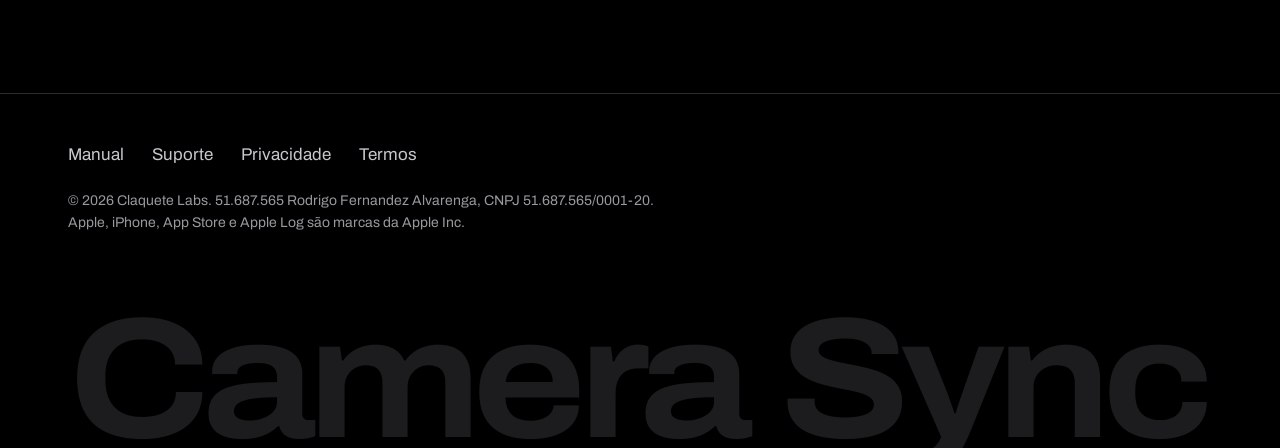
==== commit b1959eba: "Site e termos: teste gratis de 7 dias sem cartao Co-Authored-By: Claude Sonnet 5.5 <noreply@anthropi" ====
--- a/index.html
+++ b/index.html
@@ -268,7 +268,7 @@
         <a class="btn pri" href="#sincronia">Ver a sincronia</a>
         <a class="btn sec" data-appstore aria-disabled="true">Em breve na App Store</a>
       </div>
-      <p class="peq">Para iPhone 11 ou mais novo, com iOS 17. Na primeira assinatura, 7 dias grátis.</p>
+      <p class="peq">Para iPhone 11 ou mais novo, com iOS 17. Baixe grátis e teste 7 dias, sem cartão.</p>
     </div>
     <div class="palco">
       <div class="fone"><div class="tela"><img src="img/5-camera-audio-live.jpg" alt="Tela da câmera do Camera Sync: painel com ISO, obturador, balanço de branco e foco, e a cápsula verde Áudio da live" width="900" height="1957"></div></div>
